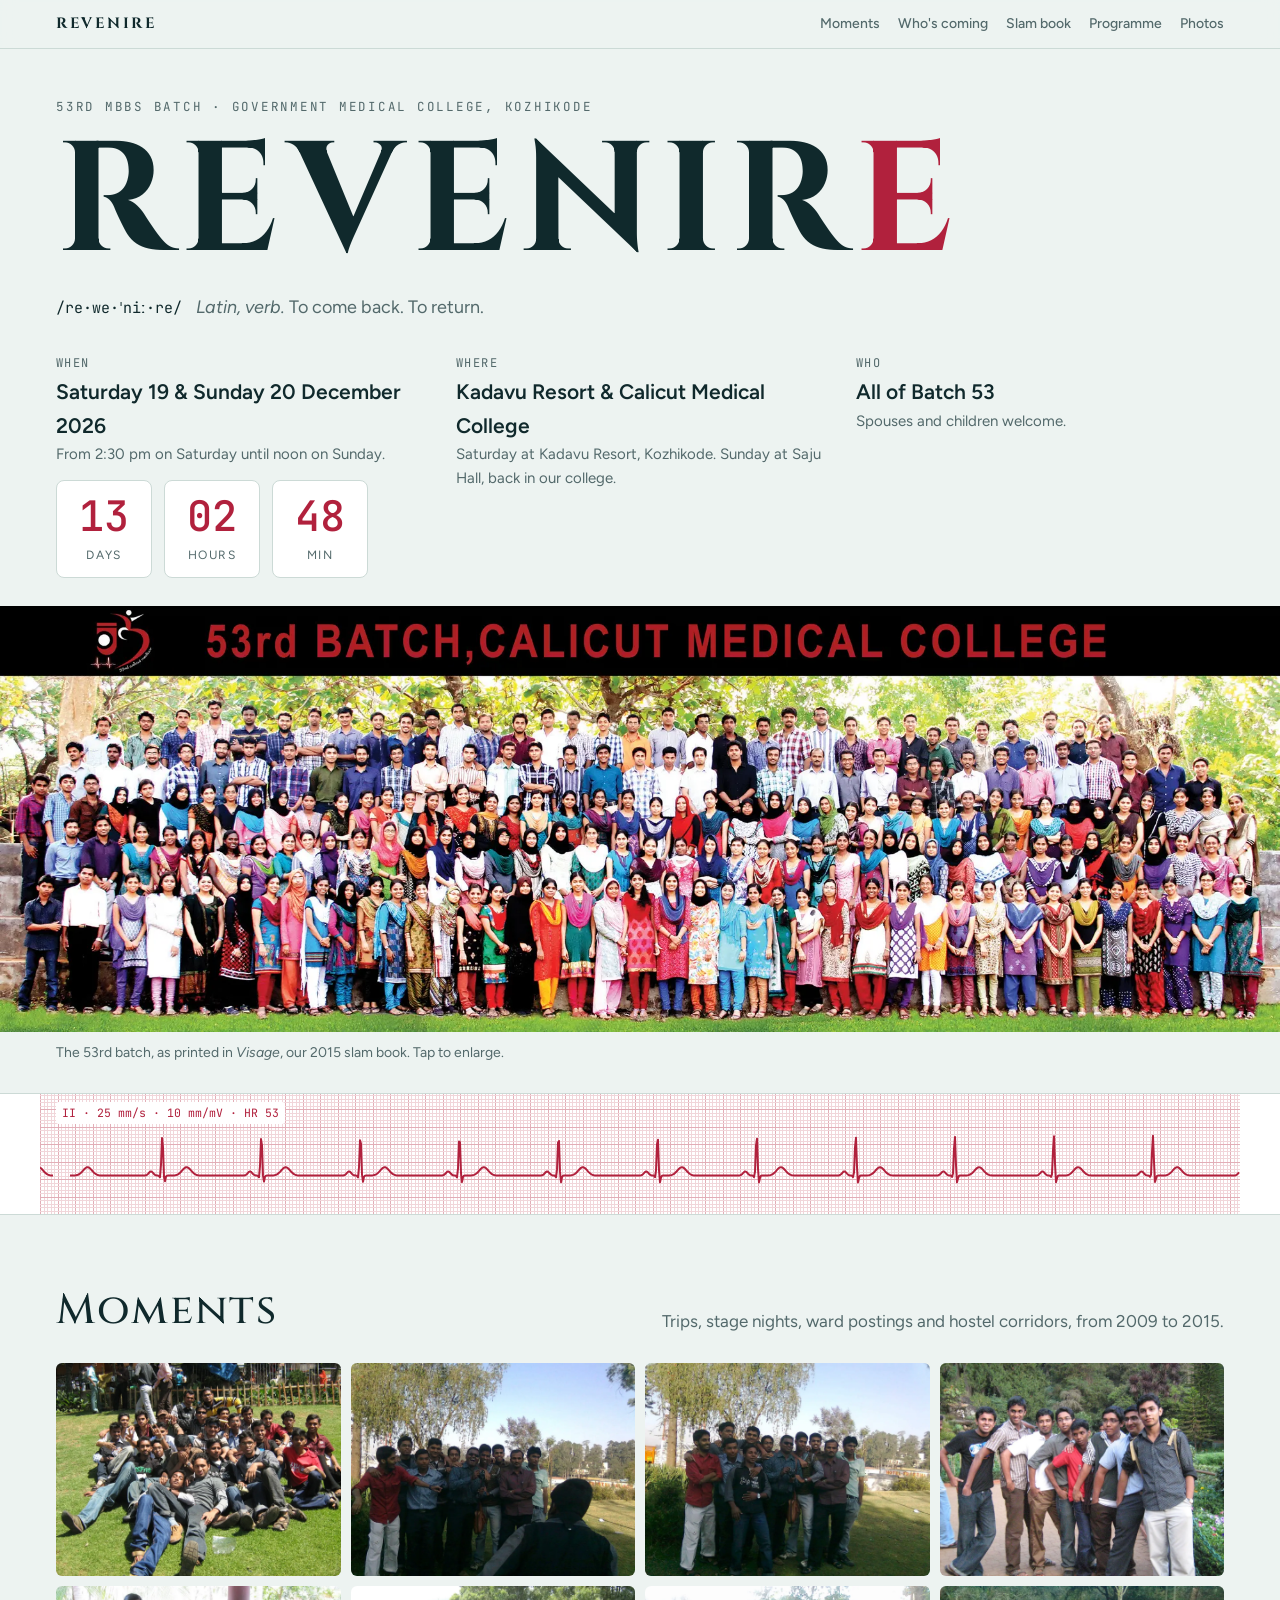
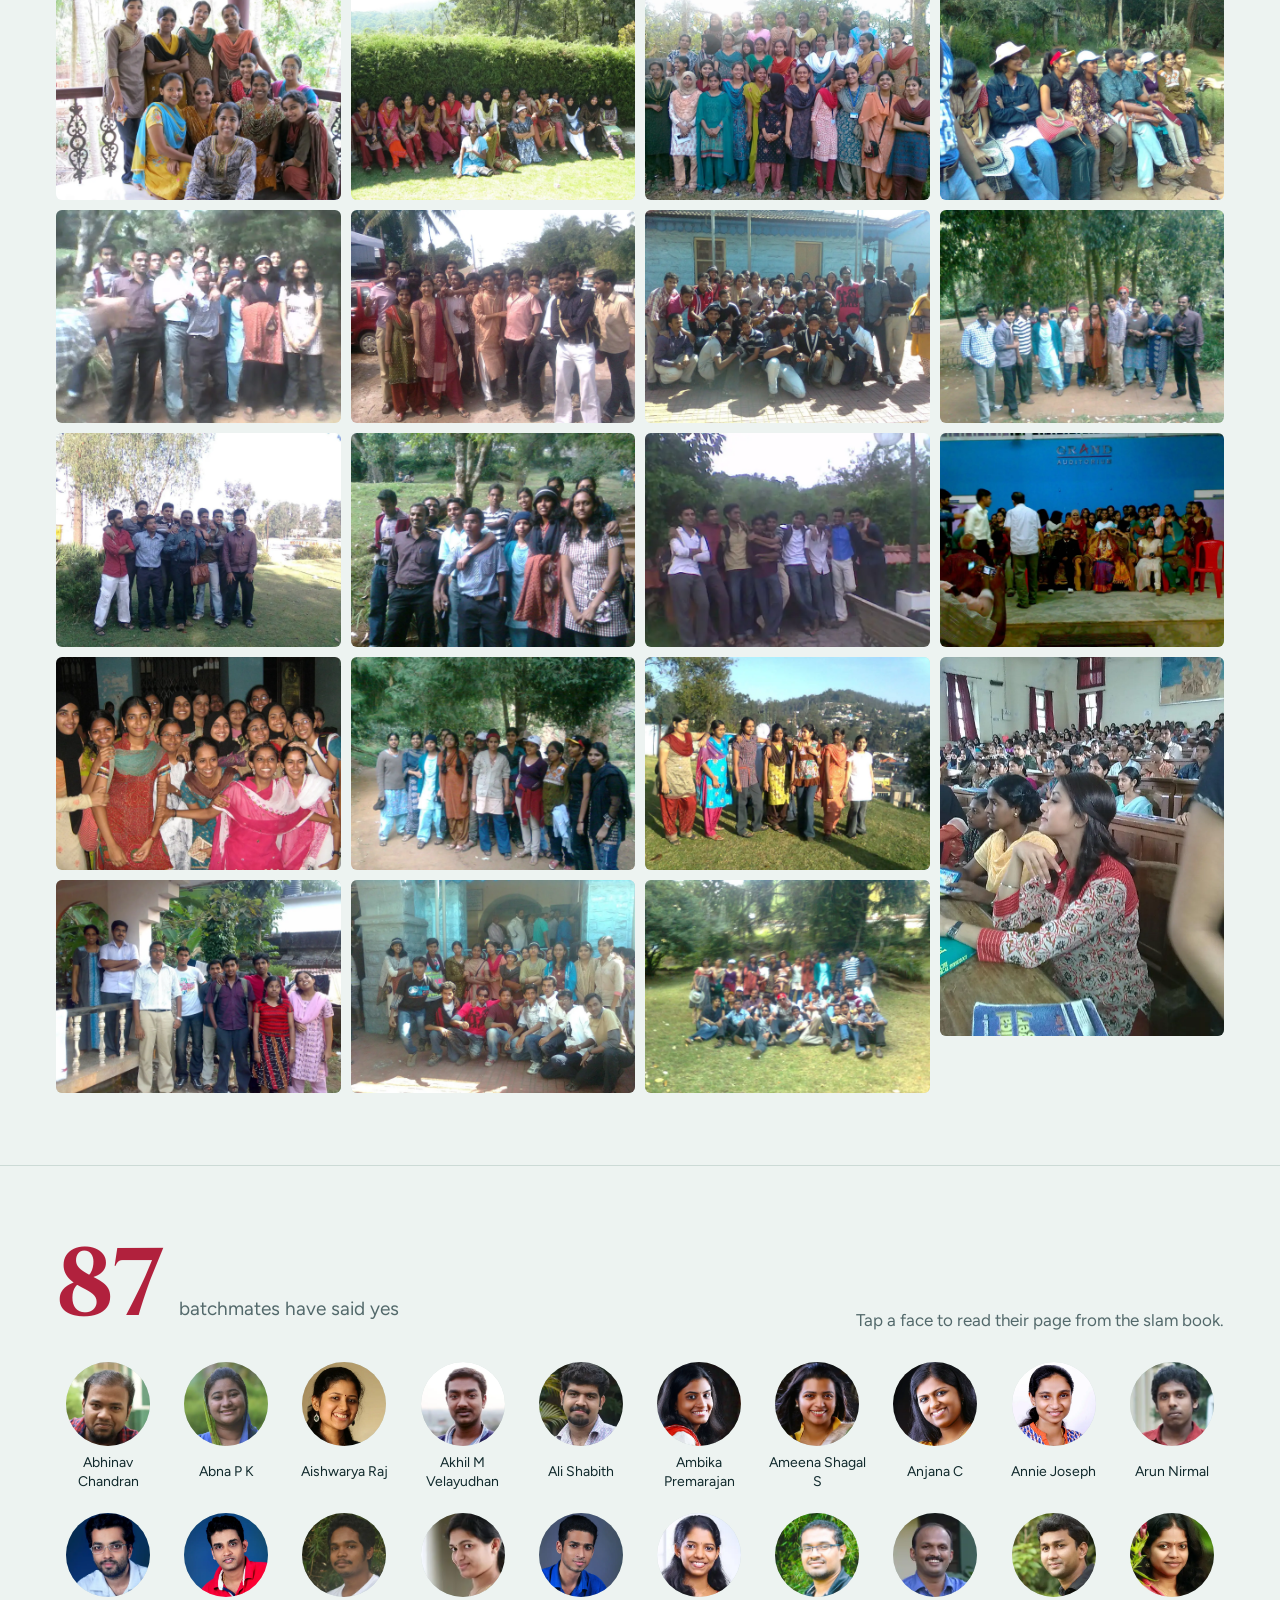
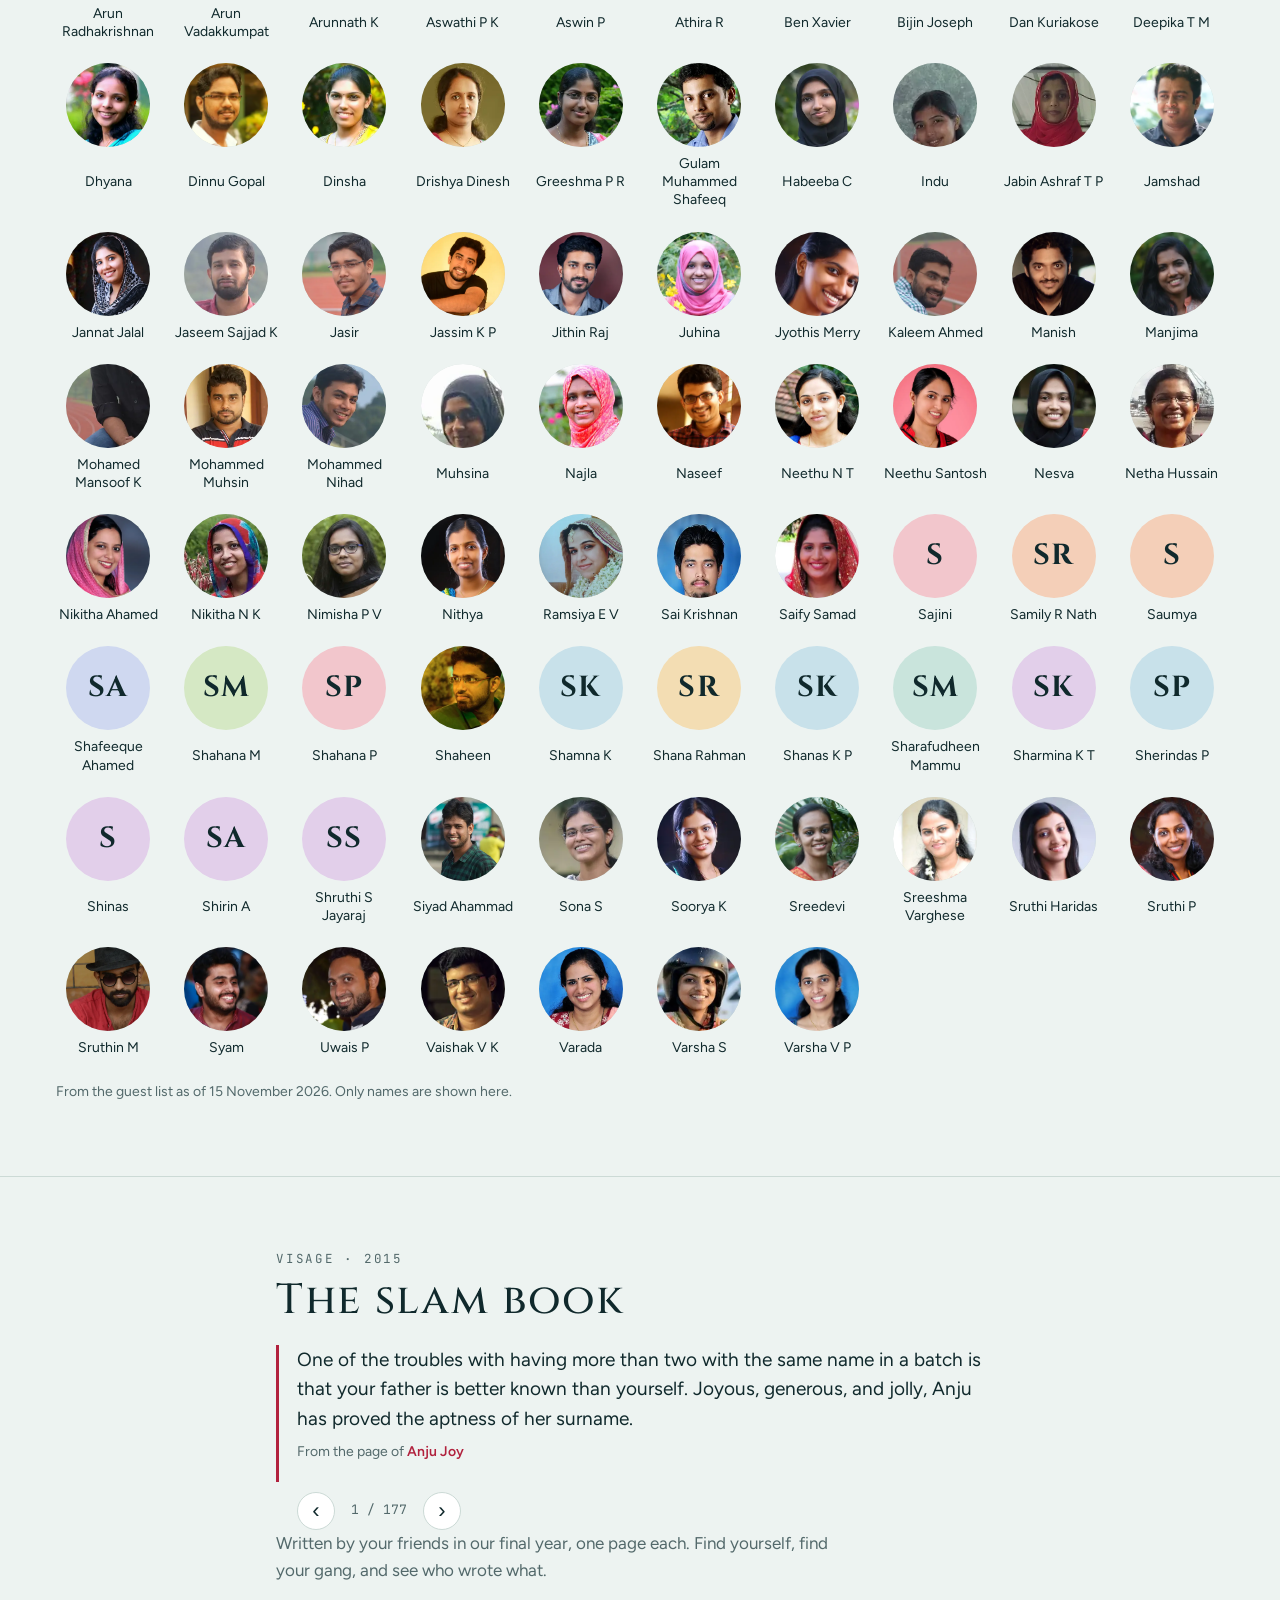
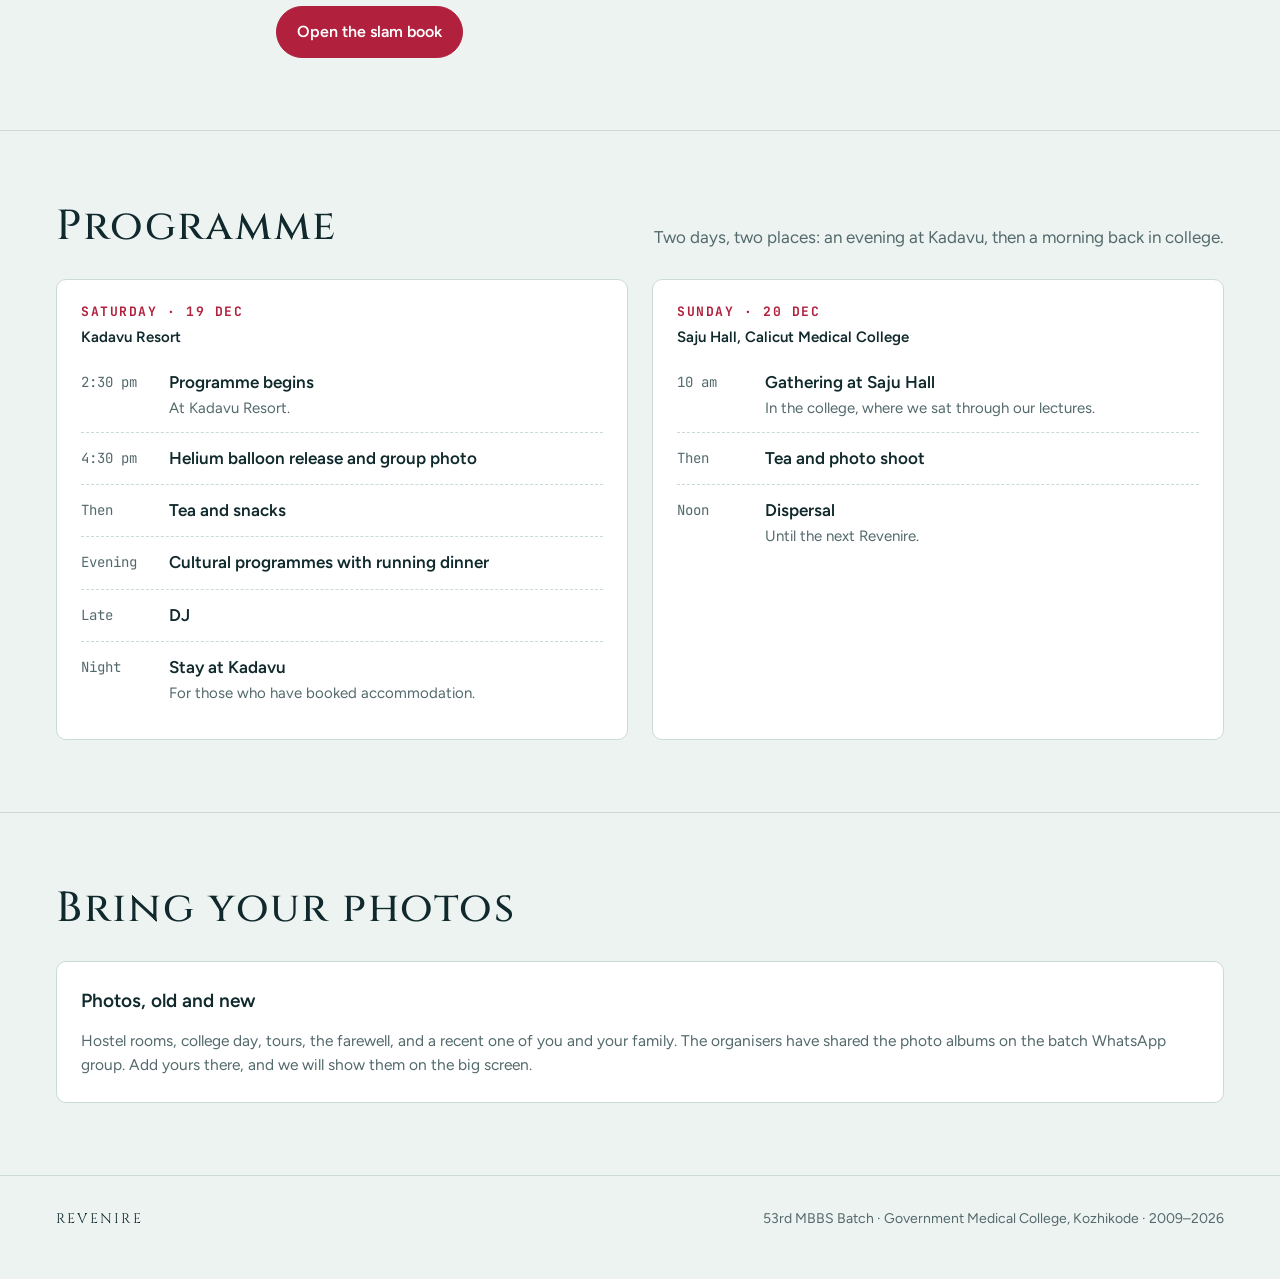
==== index.html @ 9f2fafee "Faces for 5 more batchmates (name aliases, recovered Sai Krishnan photo)" ====
<!doctype html>
<html lang="en">
<head>
<meta charset="utf-8">
<meta name="viewport" content="width=device-width, initial-scale=1, viewport-fit=cover">
<title>Revenire</title>
<meta name="claude:viewport-fit-sides" content="cover">
<meta name="description" content="Revenire: the reunion of the 53rd MBBS batch, Government Medical College, Kozhikode.">
<link rel="preconnect" href="https://fonts.googleapis.com">
<link rel="preconnect" href="https://fonts.gstatic.com" crossorigin>
<link rel="stylesheet" href="https://fonts.googleapis.com/css2?family=Cinzel:wght@500;700&family=Figtree:wght@400;500;600&family=JetBrains+Mono:wght@400;500&display=swap">
<link rel="stylesheet" href="style.css">
<style>
.hero{padding-block:48px 28px}
.hero .display{font-size:clamp(54px,13vw,156px);margin-top:12px}
.gloss{margin-top:16px;display:flex;flex-wrap:wrap;gap:6px 14px;align-items:baseline;font-size:18px;color:var(--muted)}
.gloss .ipa{font-family:var(--font-mono);font-size:15px;color:var(--ink)}
.when{display:grid;grid-template-columns:repeat(auto-fit,minmax(240px,1fr));gap:20px 32px;margin-top:32px;align-items:start}
.when .k{font-family:var(--font-mono);font-size:12px;letter-spacing:.12em;text-transform:uppercase;color:var(--muted)}
.when .v{font-size:21px;font-weight:600;margin-top:2px}
.when .s{font-size:15px;color:var(--muted)}
.tba{color:var(--muted);font-weight:500;font-style:italic}
.countdown{display:flex;gap:12px;margin-top:14px}
.cd{min-width:96px;padding:12px 14px 10px;border:1px solid var(--line);border-radius:8px;background:var(--surface);text-align:center}
.cd b{display:block;font-family:var(--font-mono);font-size:42px;line-height:1.1;font-weight:500;color:var(--trace);font-variant-numeric:tabular-nums}
.cd small{font-size:12px;letter-spacing:.12em;text-transform:uppercase;color:var(--muted)}
@media (max-width:600px){.countdown{gap:8px}.cd{flex:1;min-width:0;padding:10px 6px 8px}.cd b{font-size:36px}}

.batch{margin:0}
.batch img{width:100%;height:auto;aspect-ratio:3/1;object-fit:cover;cursor:zoom-in}
.batch figcaption{font-size:14px;color:var(--muted);padding-block:10px 0}

/* moments mosaic */
.mosaic{columns:4 240px;column-gap:10px}
.mosaic button{display:block;width:100%;padding:0;margin:0 0 10px;border:0;background:var(--line);border-radius:6px;overflow:hidden;cursor:zoom-in;break-inside:avoid}
.mosaic img{width:100%;height:auto;transition:transform .4s ease}
.mosaic button:hover img{transform:scale(1.03)}
@media (prefers-reduced-motion: reduce){.mosaic img{transition:none}}

/* who's coming */
.count{display:flex;align-items:baseline;gap:14px;flex-wrap:wrap}
.count b{font-family:var(--font-display);font-size:clamp(56px,9vw,96px);line-height:1;color:var(--trace);font-variant-numeric:tabular-nums}
.count span{font-size:19px;color:var(--muted)}
.faces{display:grid;grid-template-columns:repeat(auto-fill,minmax(104px,1fr));gap:22px 14px;margin-top:28px}
.face{display:grid;justify-items:center;gap:8px;text-align:center;text-decoration:none;color:var(--ink);min-width:0}
.face .av{width:84px}
.face span{font-size:14px;line-height:1.3;overflow-wrap:anywhere}
a.face:hover span{color:var(--trace)}
.note{font-size:14px;color:var(--muted);margin-top:24px}

/* slam book teaser */
.teaser{max-width:760px}
.quote{font-size:19px;line-height:1.55;border-left:3px solid var(--trace);padding-left:18px;margin:20px 0}
@media (max-width:600px){
  .quote{font-size:17.5px;padding-left:14px}
  .mosaic{columns:2;column-gap:6px}
  .mosaic button{margin-bottom:6px;border-radius:4px}
  .faces{grid-template-columns:repeat(auto-fill,minmax(92px,1fr));gap:18px 10px}
  .face .av{width:74px}
  .day{padding:18px 16px}
  .hero{padding-block:32px 20px}
  .when{gap:18px;margin-top:24px}
  .batch figcaption{font-size:13px}
}
.day h3 .dv{display:block;font-family:var(--font-body);font-size:15px;letter-spacing:0;text-transform:none;color:var(--ink);font-weight:600;margin-top:2px}
.quote cite{display:block;font-style:normal;font-size:14px;color:var(--muted);margin-top:8px}
.quote cite a{color:var(--trace);font-weight:600;text-decoration:none}
.snip{touch-action:pan-y;user-select:none;border-radius:6px}
.snip .quote{min-height:7.2em;margin-bottom:10px}
.quote.in{animation:snipIn .45s ease}
@keyframes snipIn{from{opacity:.15;transform:translateX(14px)}to{opacity:1;transform:none}}
@media (prefers-reduced-motion: reduce){.quote.in{animation:none}}
.snip-nav{display:flex;align-items:center;gap:12px;padding-left:21px}
.snip-nav button{width:38px;height:38px;border-radius:50%;border:1px solid var(--line);background:var(--surface);color:var(--ink);font-size:22px;line-height:1;cursor:pointer}
.snip-nav button:hover{border-color:var(--trace);color:var(--trace)}
.snip-nav span{font-family:var(--font-mono);font-size:13px;color:var(--muted);font-variant-numeric:tabular-nums;min-width:64px;text-align:center}

/* programme */
.days{display:grid;grid-template-columns:repeat(auto-fit,minmax(300px,1fr));gap:24px}
.day{background:var(--surface);border:1px solid var(--line);border-radius:10px;padding:22px 24px}
.day h3{font-family:var(--font-mono);font-size:13px;letter-spacing:.12em;text-transform:uppercase;color:var(--trace);margin-bottom:8px}
.prog{list-style:none;margin:0;padding:0}
.prog li{display:grid;grid-template-columns:74px minmax(0,1fr);gap:14px;padding-block:12px;border-bottom:1px dashed var(--line)}
.prog li:last-child{border-bottom:0}
.prog time{font-family:var(--font-mono);font-size:14px;color:var(--muted);font-variant-numeric:tabular-nums;padding-top:2px}
.prog strong{display:block;font-weight:600}
.prog p{font-size:15px;color:var(--muted)}

.cards{display:grid;grid-template-columns:repeat(auto-fit,minmax(280px,1fr));gap:20px}
.card{background:var(--surface);border:1px solid var(--line);border-radius:10px;padding:24px;display:grid;gap:12px;align-content:start;min-width:0}
.card h3{font-size:19px;font-weight:600}
.card p{color:var(--muted);font-size:15.5px}
</style>
</head>
<body>
<header class="top">
  <div class="wrap">
    <a class="brand" href="#top">REVENIRE</a>
    <nav class="nav" aria-label="Sections">
      <a class="opt" href="#moments">Moments</a>
      <a class="opt" href="#coming">Who's coming</a>
      <a href="slambook.html">Slam book</a>
      <a class="opt" href="#programme">Programme</a>
      <a class="opt" href="#join">Photos</a>
    </nav>
  </div>
</header>

<main id="top">
  <div class="hero wrap">
    <div class="eyebrow">53rd MBBS Batch · Government Medical College, Kozhikode</div>
    <h1 class="display">REVENIR<span>E</span></h1>
    <div class="gloss"><span class="ipa">/re·we·ˈniː·re/</span><span><em>Latin, verb.</em> To come back. To return.</span></div>
    <div class="when">
      <div><div class="k">When</div><div class="v" id="f-date"></div><div class="s" id="f-date-note"></div><div class="countdown" id="countdown" hidden></div></div>
      <div><div class="k">Where</div><div class="v" id="f-venue"></div><div class="s" id="f-venue-note">Kozhikode, where it all started in 2009.</div></div>
      <div><div class="k">Who</div><div class="v">All of Batch 53</div><div class="s">Spouses and children welcome.</div></div>
    </div>
  </div>

  <figure class="batch">
    <img id="batch-img" src="gallery/batch.webp" width="2000" height="667" alt="The whole 53rd batch standing in rows on the college grounds, from the Visage slam book">
    <figcaption class="wrap">The 53rd batch, as printed in <em>Visage</em>, our 2015 slam book. Tap to enlarge.</figcaption>
  </figure>

  <div class="strip" aria-hidden="true" style="margin-top:28px">
    <div class="strip-inner"><canvas class="ecg" id="ecg"></canvas><div class="strip-label">II · 25 mm/s · 10 mm/mV · HR 53</div></div>
  </div>

  <section class="block" id="moments" style="border-top:0">
    <div class="wrap">
      <div class="sec-head">
        <h2 class="sec">Moments</h2>
        <p>Trips, stage nights, ward postings and hostel corridors, from 2009 to 2015.</p>
      </div>
      <div class="mosaic" id="mosaic"></div>
    </div>
  </section>

  <section class="block" id="coming">
    <div class="wrap">
      <div class="sec-head">
        <div class="count"><b id="n-coming">0</b><span>batchmates have said yes</span></div>
        <p>Tap a face to read their page from the slam book.</p>
      </div>
      <div class="faces" id="faces"></div>
      <p class="note" id="as-of"></p>
    </div>
  </section>

  <section class="block" id="slam">
    <div class="wrap teaser">
      <div>
        <div class="eyebrow">Visage · 2015</div>
        <h2 class="sec" style="margin-top:8px">The slam book</h2>
        <div class="snip" id="snip" tabindex="0" aria-roledescription="carousel" aria-label="Snippets from the slam book. Use the arrows or swipe to see more.">
          <blockquote class="quote" id="quote" aria-live="polite"></blockquote>
          <div class="snip-nav">
            <button type="button" id="snip-prev" aria-label="Previous snippet">‹</button>
            <span id="snip-count"></span>
            <button type="button" id="snip-next" aria-label="Next snippet">›</button>
          </div>
        </div>
        <p style="color:var(--muted);max-width:52ch">Written by your friends in our final year, one page each. Find yourself, find your gang, and see who wrote what.</p>
        <div class="row" style="margin-top:22px"><a class="btn btn-primary" href="slambook.html">Open the slam book</a></div>
      </div>
    </div>
  </section>

  <section class="block" id="programme">
    <div class="wrap">
      <div class="sec-head">
        <h2 class="sec">Programme</h2>
        <p>Two days, two places: an evening at Kadavu, then a morning back in college.</p>
      </div>
      <div class="days" id="days"></div>
    </div>
  </section>

  <section class="block" id="join">
    <div class="wrap">
      <div class="sec-head"><h2 class="sec">Bring your photos</h2></div>
      <div class="cards">
        <div class="card">
          <h3>Photos, old and new</h3>
          <p>Hostel rooms, college day, tours, the farewell, and a recent one of you and your family. The organisers have shared the photo albums on the batch WhatsApp group. Add yours there, and we will show them on the big screen.</p>
        </div>
      </div>
    </div>
  </section>
</main>

<footer><div class="wrap"><span class="sig">REVENIRE</span><span>53rd MBBS Batch · Government Medical College, Kozhikode · 2009–2026</span></div></footer>

<script src="config.js"></script>
<script src="cartoons/manifest.js"></script>
<script src="slambook/data.js"></script>
<script src="slambook/autograph.js"></script>
<script src="gallery/gallery.js"></script>
<script src="common.js"></script>
<script>
(function(){
  const C = window.REVENIRE, P = window.SLAMBOOK || [], G = window.GALLERY || [], R = window.Rev;
  const $ = id => document.getElementById(id);
  const TBA = '<span class="tba">To be announced</span>';

  $('f-date').innerHTML = C.dateLabel ? R.esc(C.dateLabel) : TBA;
  $('f-venue').innerHTML = C.venue ? R.esc(C.venue) : TBA;
  if (C.venueNote) $('f-venue-note').textContent = C.venueNote;
  if (C.dateNote) $('f-date-note').textContent = C.dateNote;
  const start = C.dateISO ? new Date(C.dateISO) : null;
  if (start && !isNaN(start)) {
    const box = $('countdown'); box.hidden = false;
    const tick = () => { const ms = start - new Date();
      if (ms <= 0) { box.innerHTML = '<div class="cd"><b>Now</b><small>Welcome back</small></div>'; return; }
      const d = Math.floor(ms/864e5), h = Math.floor(ms/36e5)%24, m = Math.floor(ms/6e4)%60;
      box.innerHTML = [[d,'days'],[h,'hours'],[m,'min']].map(([n,l]) => `<div class="cd"><b>${String(n).padStart(2,'0')}</b><small>${l}</small></div>`).join(''); };
    tick(); setInterval(tick, 30000);
  }

  R.ecg($('ecg'));
  $('batch-img').addEventListener('click', () => R.lightbox(['gallery/batch.webp'], 0));

  // Moments
  const urls = G.map(g => 'gallery/' + g[0]);
  $('mosaic').innerHTML = G.map((g,i) => `<button type="button" data-i="${i}" aria-label="Open photo ${i+1}"><img src="gallery/${g[0]}" width="${g[1]}" height="${g[2]}" alt="" loading="lazy"></button>`).join('');
  $('mosaic').addEventListener('click', e => { const b = e.target.closest('button'); if (b) R.lightbox(urls, +b.dataset.i); });

  // Who's coming
  const coming = (C.coming || []).slice().sort((a,b) => a.localeCompare(b));
  $('n-coming').textContent = coming.length;
  $('faces').innerHTML = coming.map(n => {
    const p = R.matchProfile(n, P);
    const extra = C.extraFaces && C.extraFaces[n];   // photo supplied for someone the slam book has no picture of
    const pic = (extra && !(p && R.cartoon(p.slug))) ? `<div class="av"><img src="faces/${R.esc(extra)}" alt="${R.esc(n)}" loading="lazy"></div>` : R.avatar(n, p && p.slug, 84, p);
    const inner = pic + `<span>${R.esc(n)}</span>`;
    return p ? `<a class="face" href="slambook.html#${p.slug}">${inner}</a>` : `<div class="face">${inner}</div>`;
  }).join('');
  $('as-of').textContent = 'From the guest list as of ' + (C.listAsOf || 'recently') + '. Only names are shown here.';

  // Slam book snippets: the opening lines of every page, shuffled for each visitor, slide to see more
  const snips = P.filter(p => p.text.length).map(p => {
    let s = p.text[0].split(/(?<=[.!?])\s/).slice(0, 2).join(' ');
    if (s.length > 260) s = s.split(/(?<=[.!?])\s/)[0];
    return { s, p };
  });
  for (let i = snips.length - 1; i > 0; i--) { const j = Math.floor(Math.random() * (i + 1)); [snips[i], snips[j]] = [snips[j], snips[i]]; }
  let si = 0, timer = null;
  const showSnip = k => {
    si = (k + snips.length) % snips.length; const { s, p } = snips[si];
    const q = $('quote'); q.classList.remove('in'); void q.offsetWidth;
    q.innerHTML = `${R.esc(s)}<cite>From the page of <a href="slambook.html#${p.slug}">${R.esc(p.name)}</a></cite>`;
    q.classList.add('in');
    $('snip-count').textContent = `${si + 1} / ${snips.length}`;
  };
  const stopAuto = () => { clearInterval(timer); timer = null; };
  if (snips.length) {
    showSnip(0);
    $('snip-prev').addEventListener('click', () => { stopAuto(); showSnip(si - 1); });
    $('snip-next').addEventListener('click', () => { stopAuto(); showSnip(si + 1); });
    let x0 = null;
    $('snip').addEventListener('pointerdown', e => { x0 = e.clientX; });
    $('snip').addEventListener('pointerup', e => { if (x0 === null) return; const dx = e.clientX - x0; x0 = null;
      if (Math.abs(dx) > 40) { stopAuto(); showSnip(si + (dx < 0 ? 1 : -1)); } });
    $('snip').addEventListener('keydown', e => { if (e.key === 'ArrowRight') { stopAuto(); showSnip(si + 1); } if (e.key === 'ArrowLeft') { stopAuto(); showSnip(si - 1); } });
    if (!matchMedia('(prefers-reduced-motion: reduce)').matches) {
      timer = setInterval(() => showSnip(si + 1), 9000);
      ['mouseenter', 'focusin'].forEach(ev => $('snip').addEventListener(ev, stopAuto));
    }
  }

  // Programme
  const days = {};
  (C.programme || []).forEach(x => (days[x.day || ''] ||= []).push(x));
  $('days').innerHTML = Object.entries(days).map(([d, items]) => `<div class="day"><h3>${R.esc(d)}${d === 'Saturday' ? ' · 19 Dec' : d === 'Sunday' ? ' · 20 Dec' : ''}${C.dayVenues && C.dayVenues[d] ? '<span class="dv">' + R.esc(C.dayVenues[d]) + '</span>' : ''}</h3><ol class="prog">${
    items.map(x => `<li><time>${R.esc(x.time)}</time><div><strong>${R.esc(x.title)}</strong>${x.note ? `<p>${R.esc(x.note)}</p>` : ''}</div></li>`).join('')}</ol></div>`).join('');

  // Links
})();
</script>

</body>
</html>
---- style.css ----
/* Revenire: shared styles. Layout: picture-led long scroll; ECG strip as the recurring divider. */
:root{
  --bg:#EDF3F1; --surface:#FFFFFF; --ink:#10292C; --muted:#53696B; --line:#CCDAD6;
  --trace:#B1213D; --trace-soft:#B1213D1A; --grid-minor:#F1D6DA; --grid-major:#E2AEB7; --brass:#7F6224;
  --on-photo:#FFFFFF; --shade:#0B171999;
  --font-display:"Cinzel","Trajan Pro","Times New Roman",serif;
  --font-body:"Figtree","Segoe UI",system-ui,-apple-system,sans-serif;
  --font-mono:"JetBrains Mono",ui-monospace,"SF Mono",Menlo,monospace;
  --gl:max(16px, env(safe-area-inset-left, 0px)); --gr:max(16px, env(safe-area-inset-right, 0px));
}
@media (prefers-color-scheme: dark){:root:not([data-theme="light"]){
  --bg:#0B1719; --surface:#102225; --ink:#E3EEEB; --muted:#93AAA7; --line:#21393C;
  --trace:#FF6E86; --trace-soft:#FF6E861F; --grid-minor:#14302F; --grid-major:#1E4744; --brass:#D6B36A; color-scheme:dark}}
:root[data-theme="dark"]{
  --bg:#0B1719; --surface:#102225; --ink:#E3EEEB; --muted:#93AAA7; --line:#21393C;
  --trace:#FF6E86; --trace-soft:#FF6E861F; --grid-minor:#14302F; --grid-major:#1E4744; --brass:#D6B36A; color-scheme:dark}

*{box-sizing:border-box}
html{scroll-behavior:smooth}
@media (prefers-reduced-motion: reduce){html{scroll-behavior:auto}}
body{margin:0;background:var(--bg);color:var(--ink);font-family:var(--font-body);font-size:17px;line-height:1.6;-webkit-font-smoothing:antialiased}
img{max-width:100%;display:block}
a{color:var(--trace)}
a:focus-visible,button:focus-visible,input:focus-visible{outline:2px solid var(--trace);outline-offset:3px;border-radius:4px}
h1,h2,h3{text-wrap:balance;margin:0}
p{margin:0}
.wrap{max-width:1200px;margin:0 auto;padding-left:var(--gl);padding-right:var(--gr)}

body::before{content:"";position:fixed;inset:0 0 auto;height:env(safe-area-inset-top,0px);z-index:20;background:var(--bg)}
.top{position:sticky;top:env(safe-area-inset-top,0px);z-index:15;background:color-mix(in srgb,var(--bg) 90%,transparent);backdrop-filter:blur(8px);border-bottom:1px solid var(--line)}
.top .wrap{display:flex;align-items:center;justify-content:space-between;gap:16px;padding-block:12px}
.brand{font-family:var(--font-display);font-weight:700;letter-spacing:.18em;font-size:15px;color:var(--ink);text-decoration:none}
.nav{display:flex;gap:18px;flex-wrap:wrap}
.nav a{color:var(--muted);text-decoration:none;font-size:14px;font-weight:500}
.nav a:hover,.nav a[aria-current="page"]{color:var(--ink)}
@media (max-width:700px){
  /* phones: keep every menu link, in one row that scrolls sideways */
  .top .wrap{gap:14px;padding-block:10px}
  .nav{flex:1;min-width:0;flex-wrap:nowrap;justify-content:flex-start;overflow-x:auto;gap:16px;scrollbar-width:none;-webkit-overflow-scrolling:touch;
       mask-image:linear-gradient(to right,transparent 0,#000 14px,#000 calc(100% - 14px),transparent 100%)}
  .nav::-webkit-scrollbar{display:none}
  .nav a{white-space:nowrap;padding-block:6px;font-size:14px}
  .nav a:first-child{margin-left:auto;padding-left:14px}
  .nav a:last-child{padding-right:14px}
  section.block{padding-block:48px}
  .sec-head{margin-bottom:20px}
}

.eyebrow{font-family:var(--font-mono);font-size:12.5px;letter-spacing:.14em;text-transform:uppercase;color:var(--muted)}
.display{font-family:var(--font-display);font-weight:700;letter-spacing:.06em;line-height:.95}
.display span{color:var(--trace)}
h2.sec{font-family:var(--font-display);font-weight:500;font-size:clamp(28px,4vw,42px);letter-spacing:.04em;line-height:1.15}
.sec-head{display:flex;flex-wrap:wrap;align-items:end;justify-content:space-between;gap:12px 24px;margin-bottom:28px}
.sec-head p{color:var(--muted);max-width:56ch}
section.block{padding-block:72px;border-top:1px solid var(--line)}

.btn{display:inline-flex;align-items:center;gap:8px;padding:12px 20px;border-radius:999px;font-weight:600;font-size:16px;text-decoration:none;border:1px solid var(--trace);cursor:pointer;font-family:inherit;background:transparent;color:var(--trace)}
.btn-primary{background:var(--trace);color:var(--surface)}
.btn:hover{filter:brightness(1.07)}
.btn[aria-disabled="true"]{opacity:.55;pointer-events:none}
.row{display:flex;flex-wrap:wrap;gap:12px}

/* ECG strip */
.strip{border-block:1px solid var(--line);background:var(--surface)}
.strip-inner{position:relative;max-width:1200px;margin:0 auto}
.ecg{display:block;width:100%;height:120px}
.strip-label{position:absolute;left:var(--gl);top:8px;font-family:var(--font-mono);font-size:11.5px;color:var(--trace);background:var(--surface);padding:2px 6px;border-radius:3px}

/* avatars: cartoon if supplied, otherwise initials */
.av{position:relative;aspect-ratio:1;border-radius:50%;overflow:hidden;background:var(--hue,#cfe0dc);display:grid;place-items:center;max-width:100%}
.av img{width:100%;height:100%;object-fit:cover}
.av b{font-family:var(--font-display);font-weight:700;color:#10292C;font-size:var(--fs,22px);letter-spacing:.04em}

.crop{width:100%;background-repeat:no-repeat;background-color:var(--line)}

/* lightbox */
.lb{position:fixed;inset:0;z-index:50;background:#071012F0;display:grid;place-items:center;padding:max(24px,env(safe-area-inset-top,0px)) var(--gr) 24px var(--gl)}
.lb img{max-height:86vh;max-width:min(1200px,100%);border-radius:6px;box-shadow:0 10px 40px #0008}
.lb button{position:absolute;top:calc(12px + env(safe-area-inset-top,0px));right:calc(12px + env(safe-area-inset-right,0px));font:600 15px var(--font-body);padding:8px 14px;border-radius:999px;border:1px solid #ffffff55;background:#00000066;color:#fff;cursor:pointer}
.lb .nav-l,.lb .nav-r{top:50%;right:auto;transform:translateY(-50%)}
.lb .nav-l{left:calc(12px + env(safe-area-inset-left,0px))}
.lb .nav-r{left:auto;right:calc(12px + env(safe-area-inset-right,0px))}

footer{border-top:1px solid var(--line);padding-block:32px 48px;color:var(--muted);font-size:14px}
footer .wrap{display:flex;flex-wrap:wrap;justify-content:space-between;gap:12px}
footer .sig{font-family:var(--font-display);letter-spacing:.16em;color:var(--ink)}
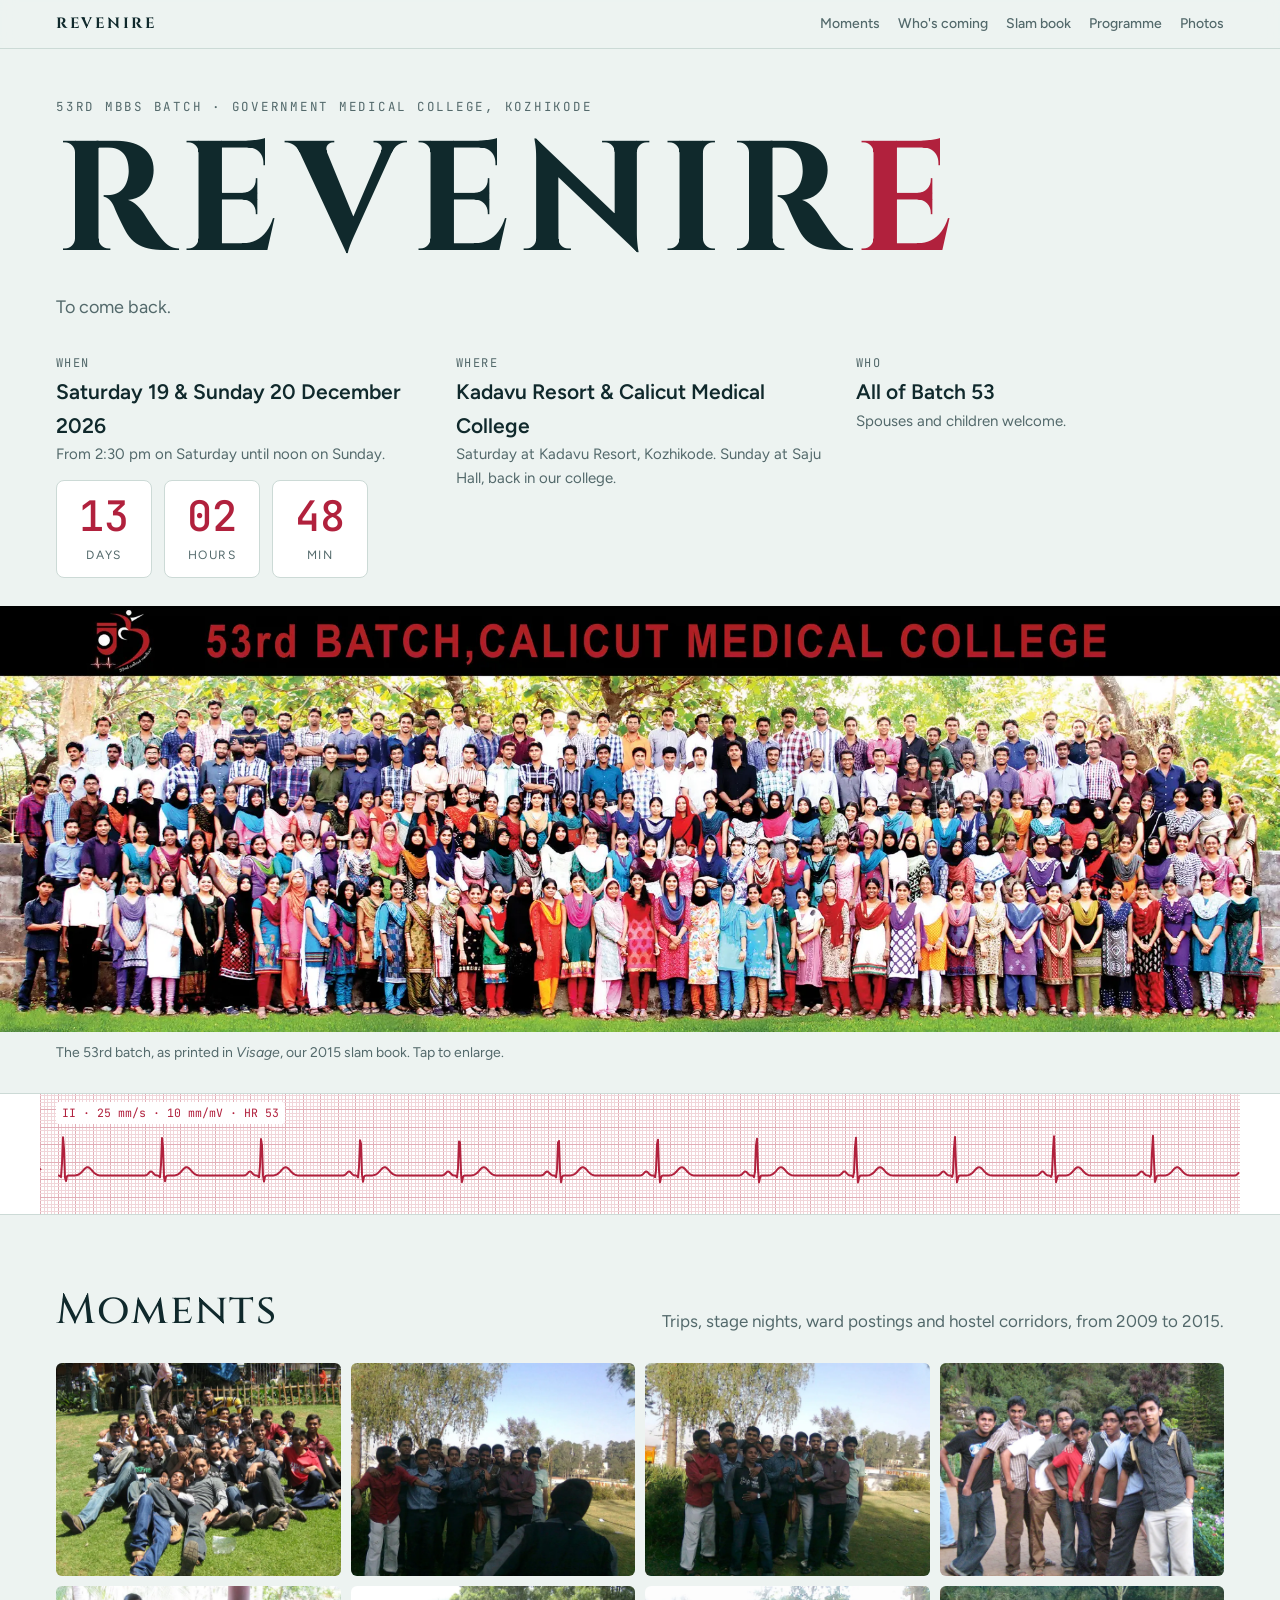
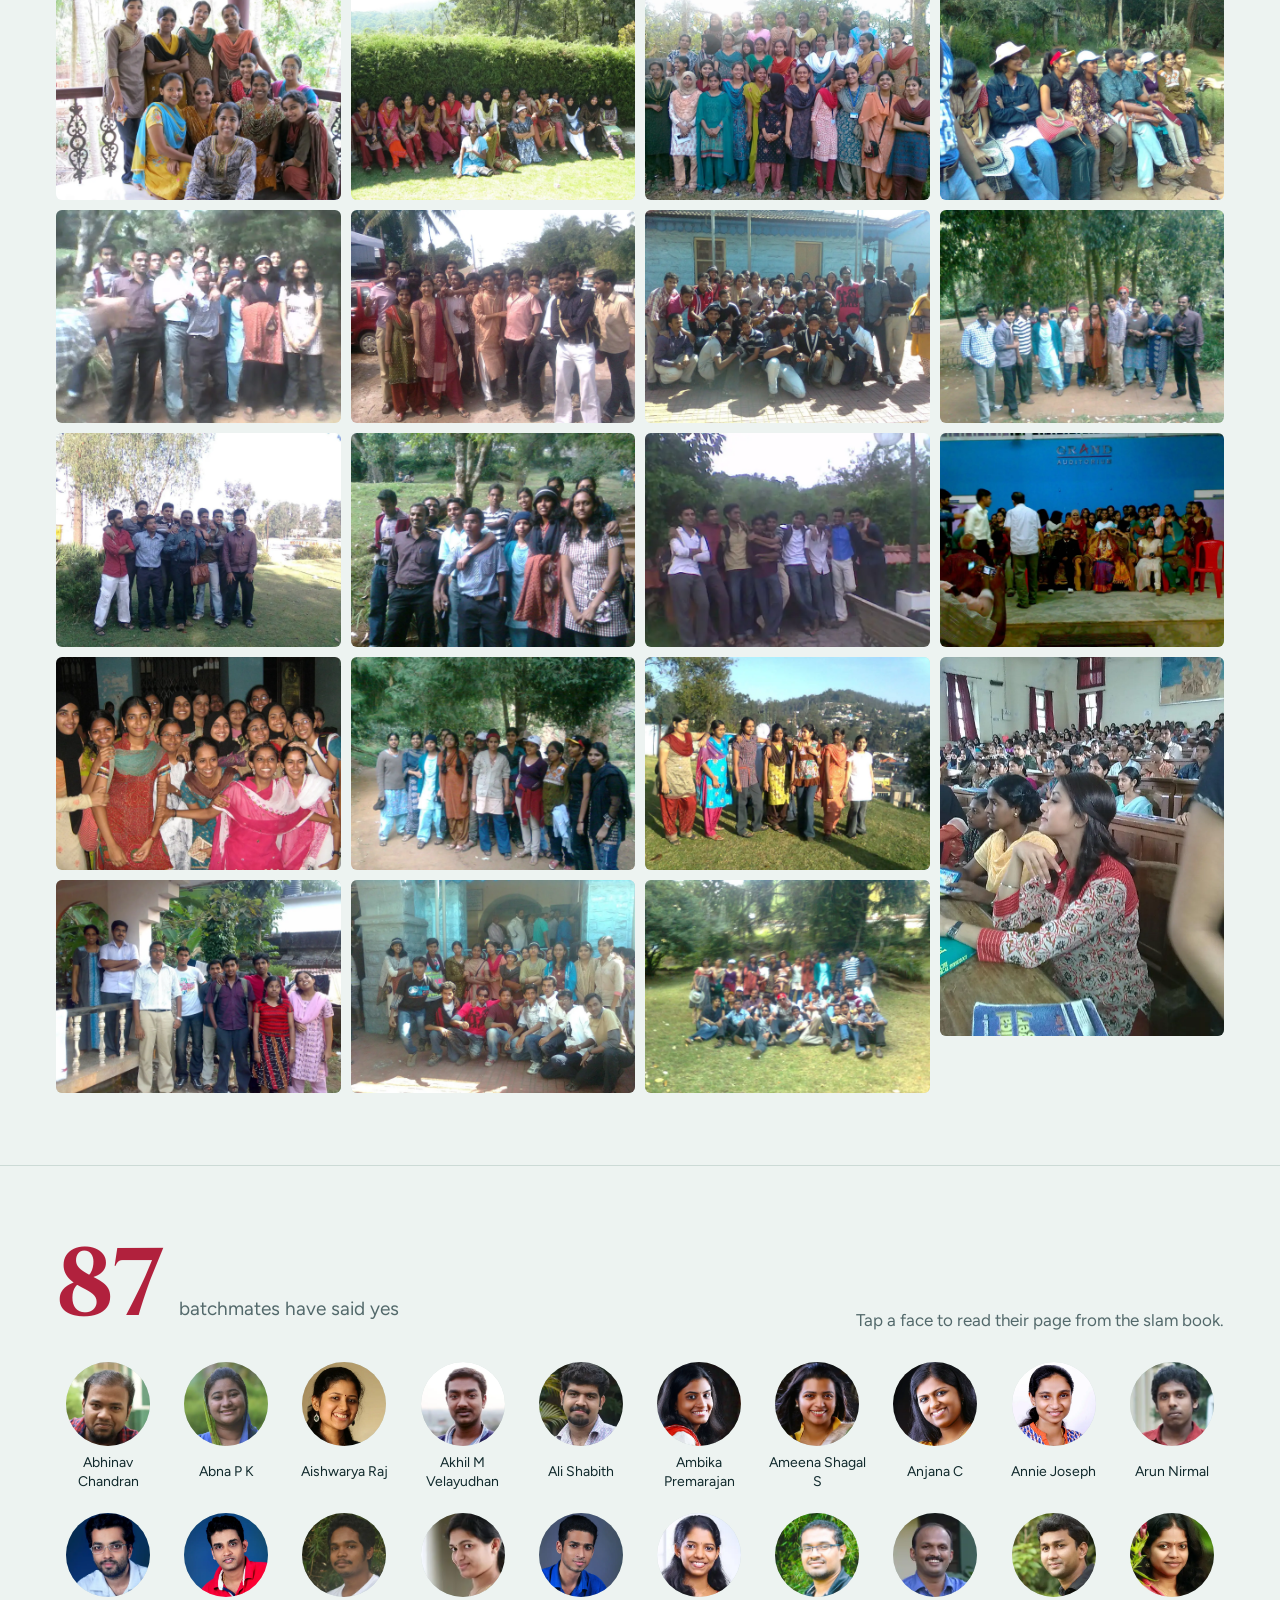
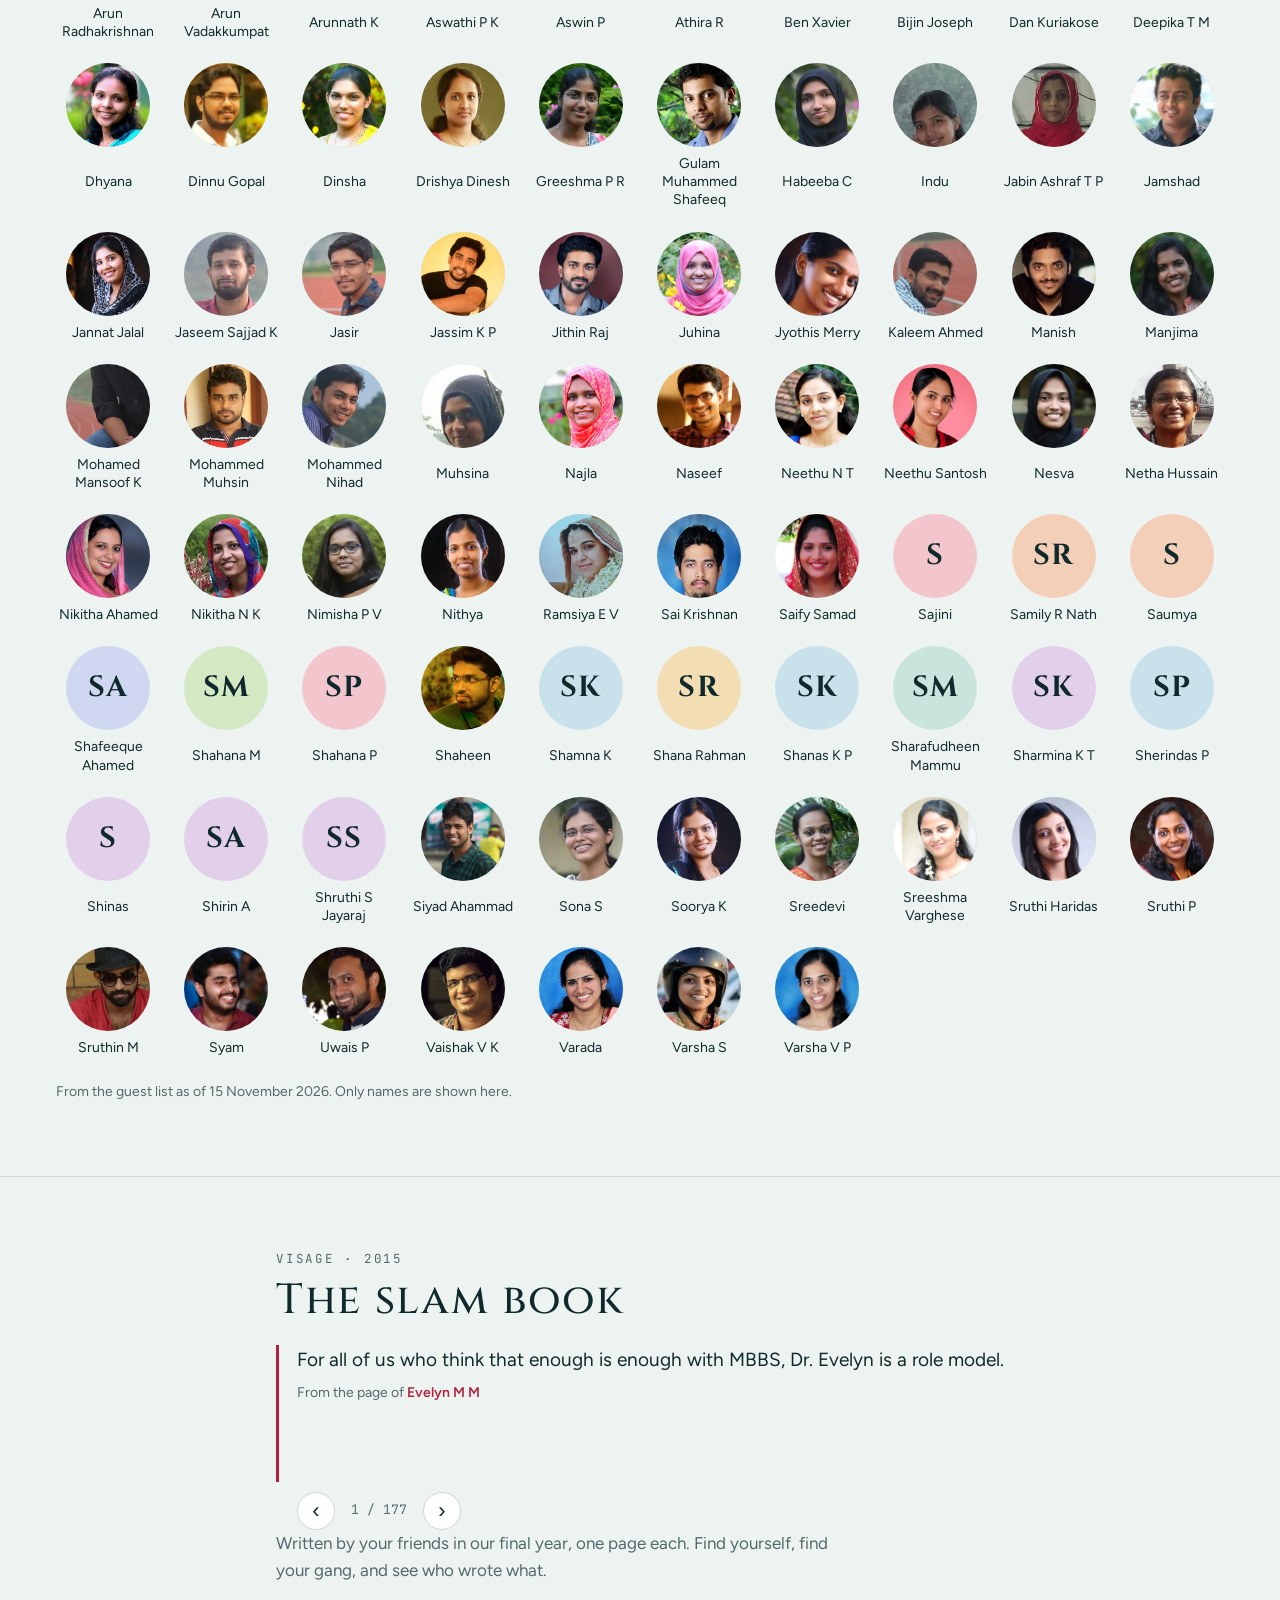
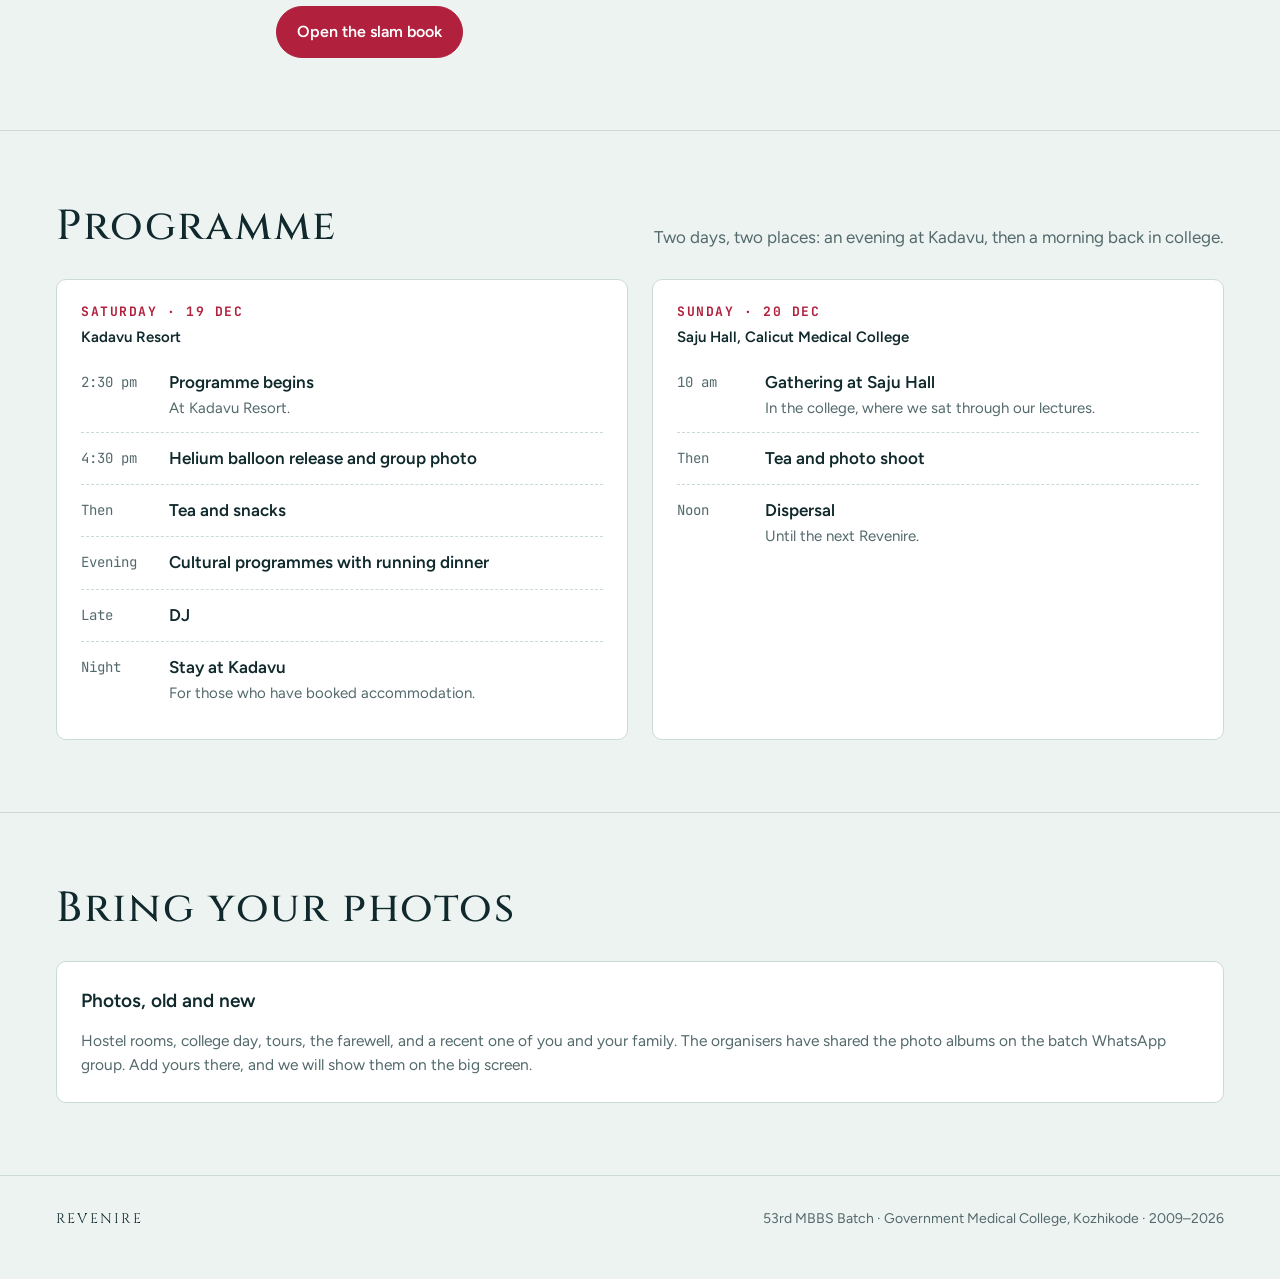
==== commit e2573787: "Simpler tagline: To come back." ====
--- a/index.html
+++ b/index.html
@@ -14,7 +14,6 @@
 .hero{padding-block:48px 28px}
 .hero .display{font-size:clamp(54px,13vw,156px);margin-top:12px}
 .gloss{margin-top:16px;display:flex;flex-wrap:wrap;gap:6px 14px;align-items:baseline;font-size:18px;color:var(--muted)}
-.gloss .ipa{font-family:var(--font-mono);font-size:15px;color:var(--ink)}
 .when{display:grid;grid-template-columns:repeat(auto-fit,minmax(240px,1fr));gap:20px 32px;margin-top:32px;align-items:start}
 .when .k{font-family:var(--font-mono);font-size:12px;letter-spacing:.12em;text-transform:uppercase;color:var(--muted)}
 .when .v{font-size:21px;font-weight:600;margin-top:2px}
@@ -110,7 +109,7 @@
   <div class="hero wrap">
     <div class="eyebrow">53rd MBBS Batch · Government Medical College, Kozhikode</div>
     <h1 class="display">REVENIR<span>E</span></h1>
-    <div class="gloss"><span class="ipa">/re·we·ˈniː·re/</span><span><em>Latin, verb.</em> To come back. To return.</span></div>
+    <div class="gloss"><span>To come back.</span></div>
     <div class="when">
       <div><div class="k">When</div><div class="v" id="f-date"></div><div class="s" id="f-date-note"></div><div class="countdown" id="countdown" hidden></div></div>
       <div><div class="k">Where</div><div class="v" id="f-venue"></div><div class="s" id="f-venue-note">Kozhikode, where it all started in 2009.</div></div>
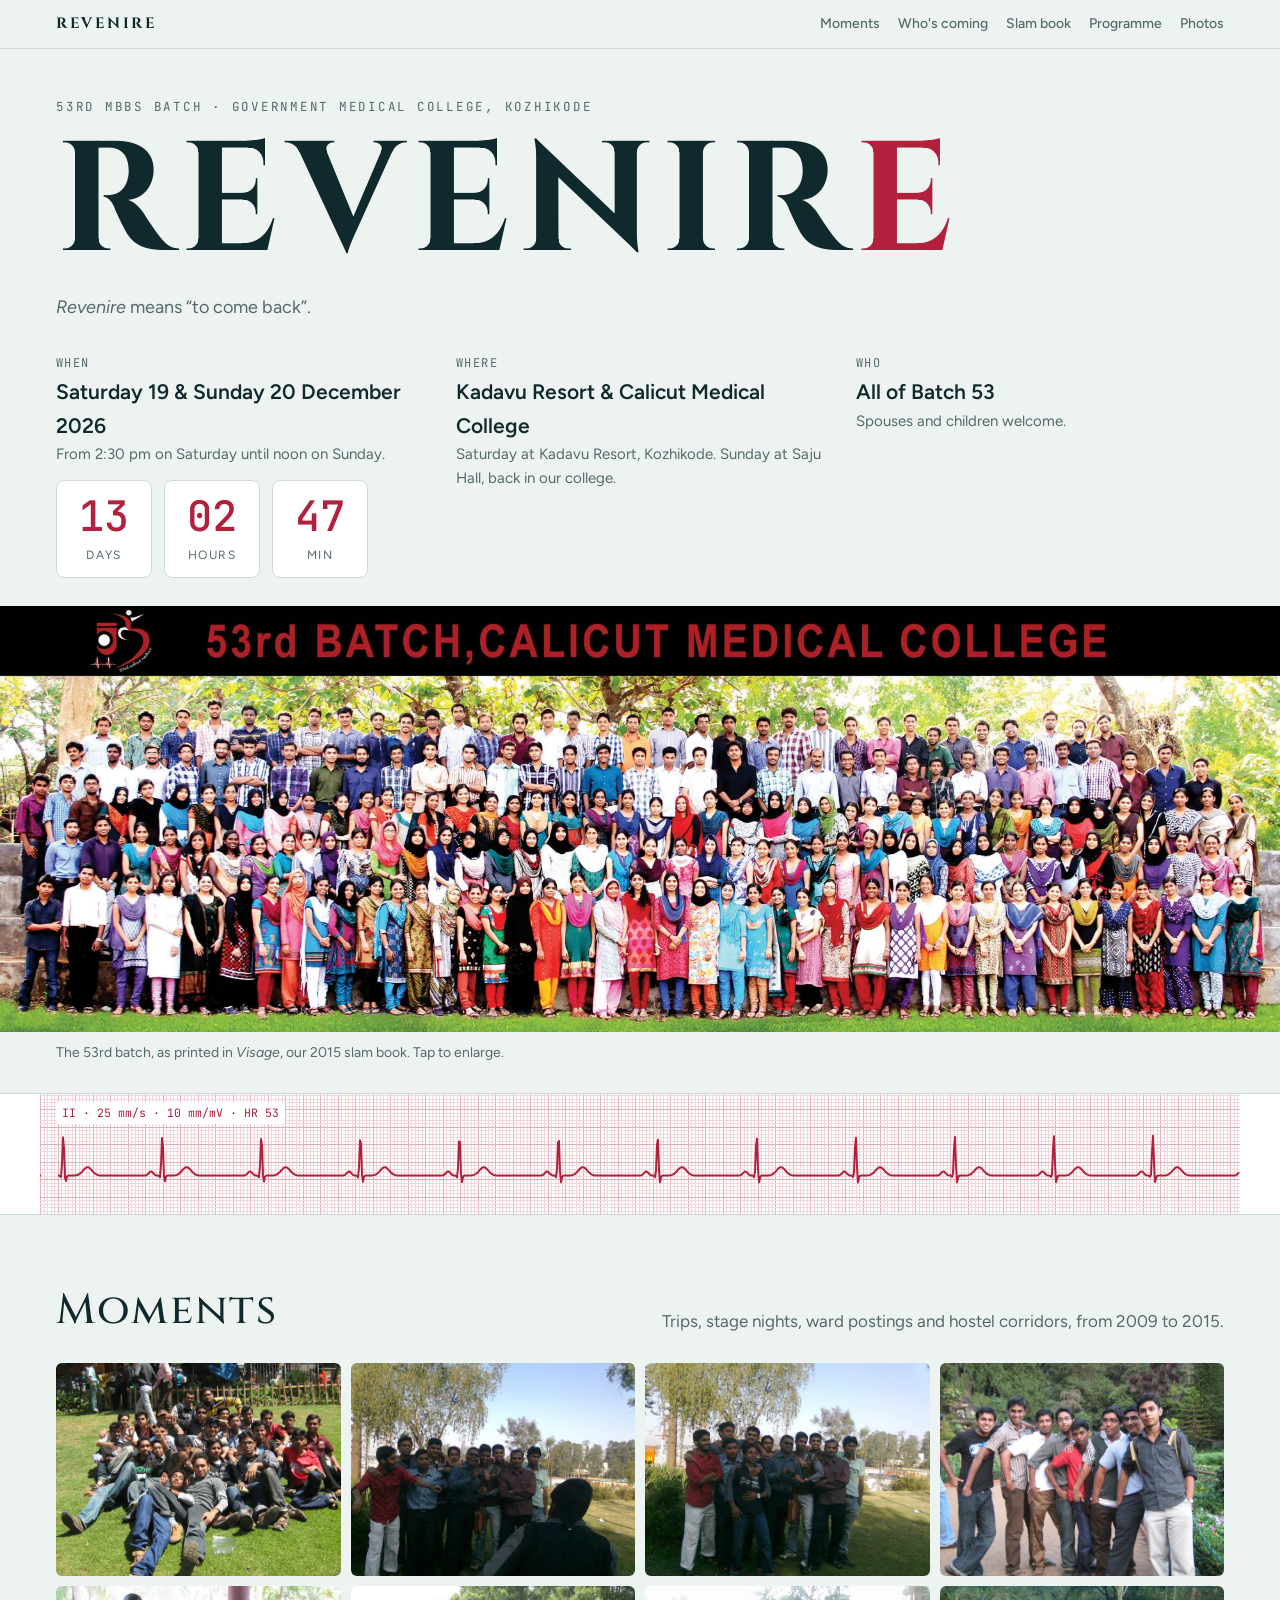
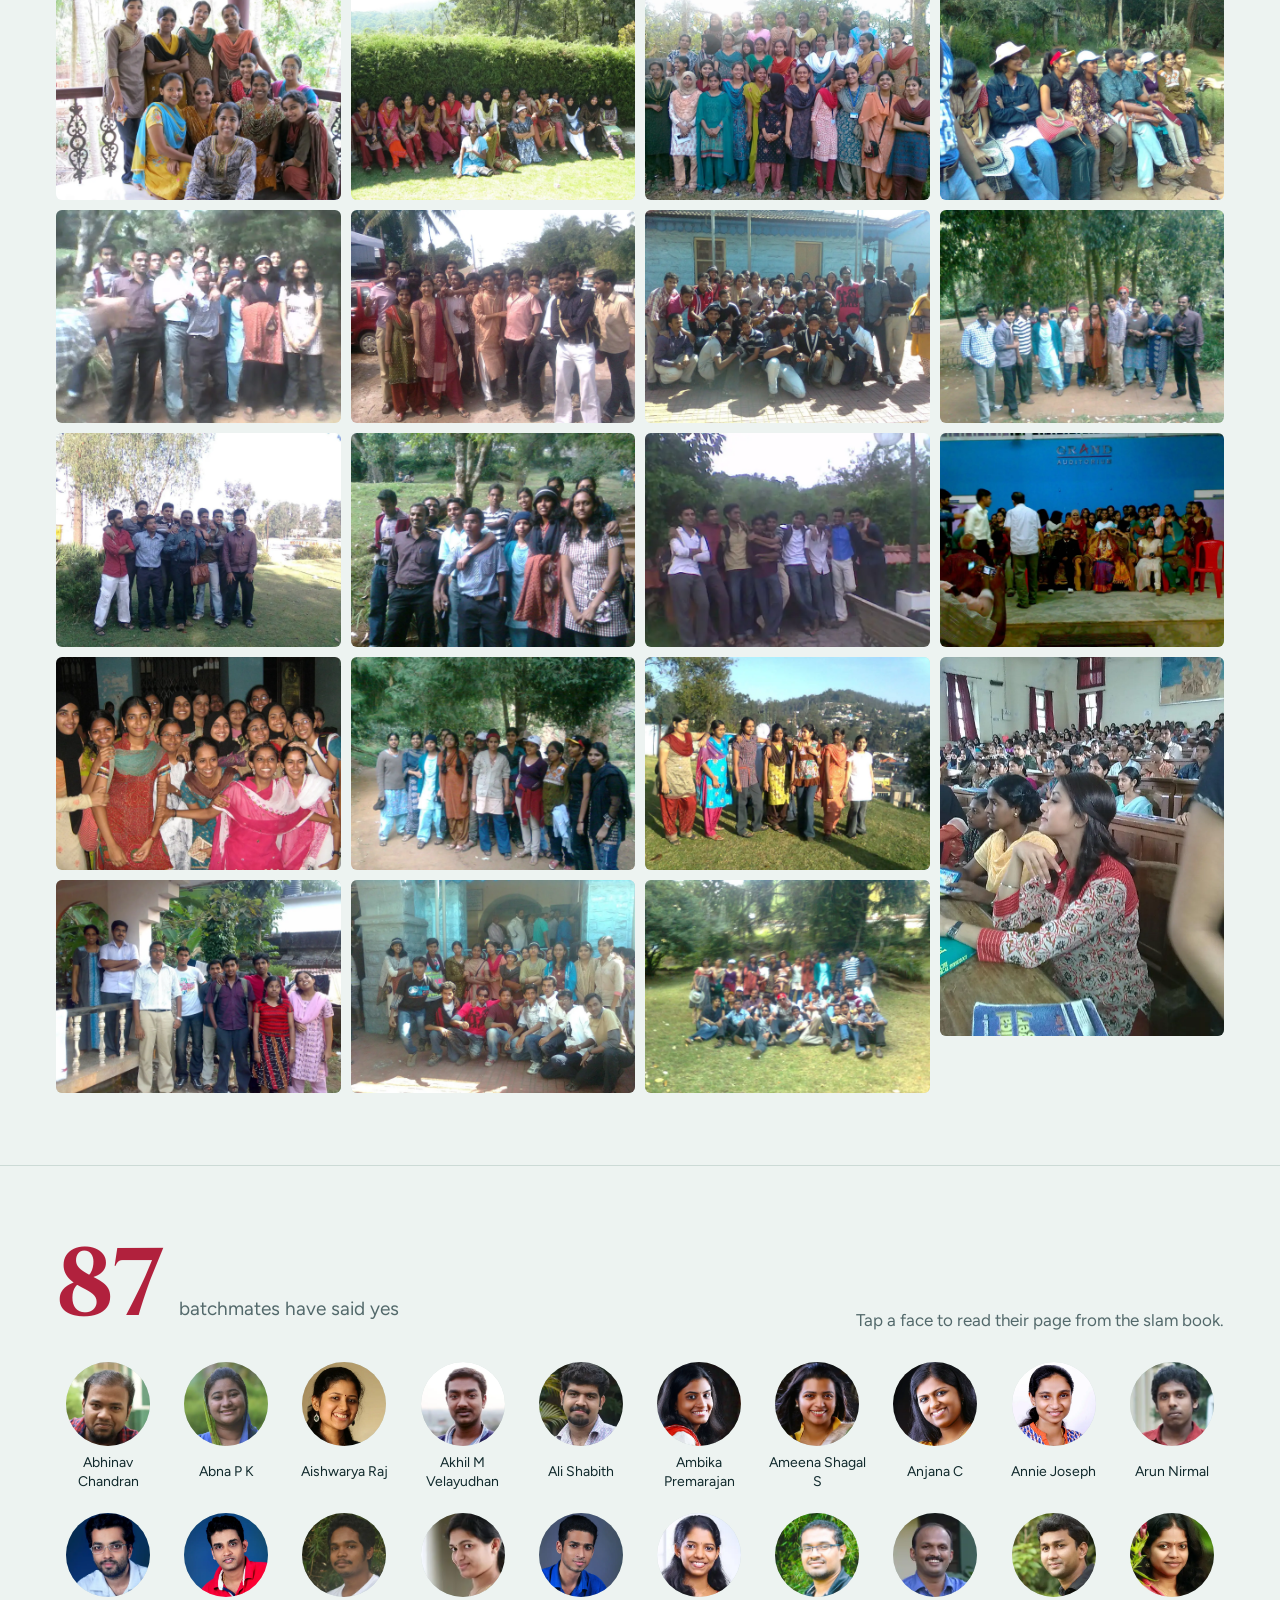
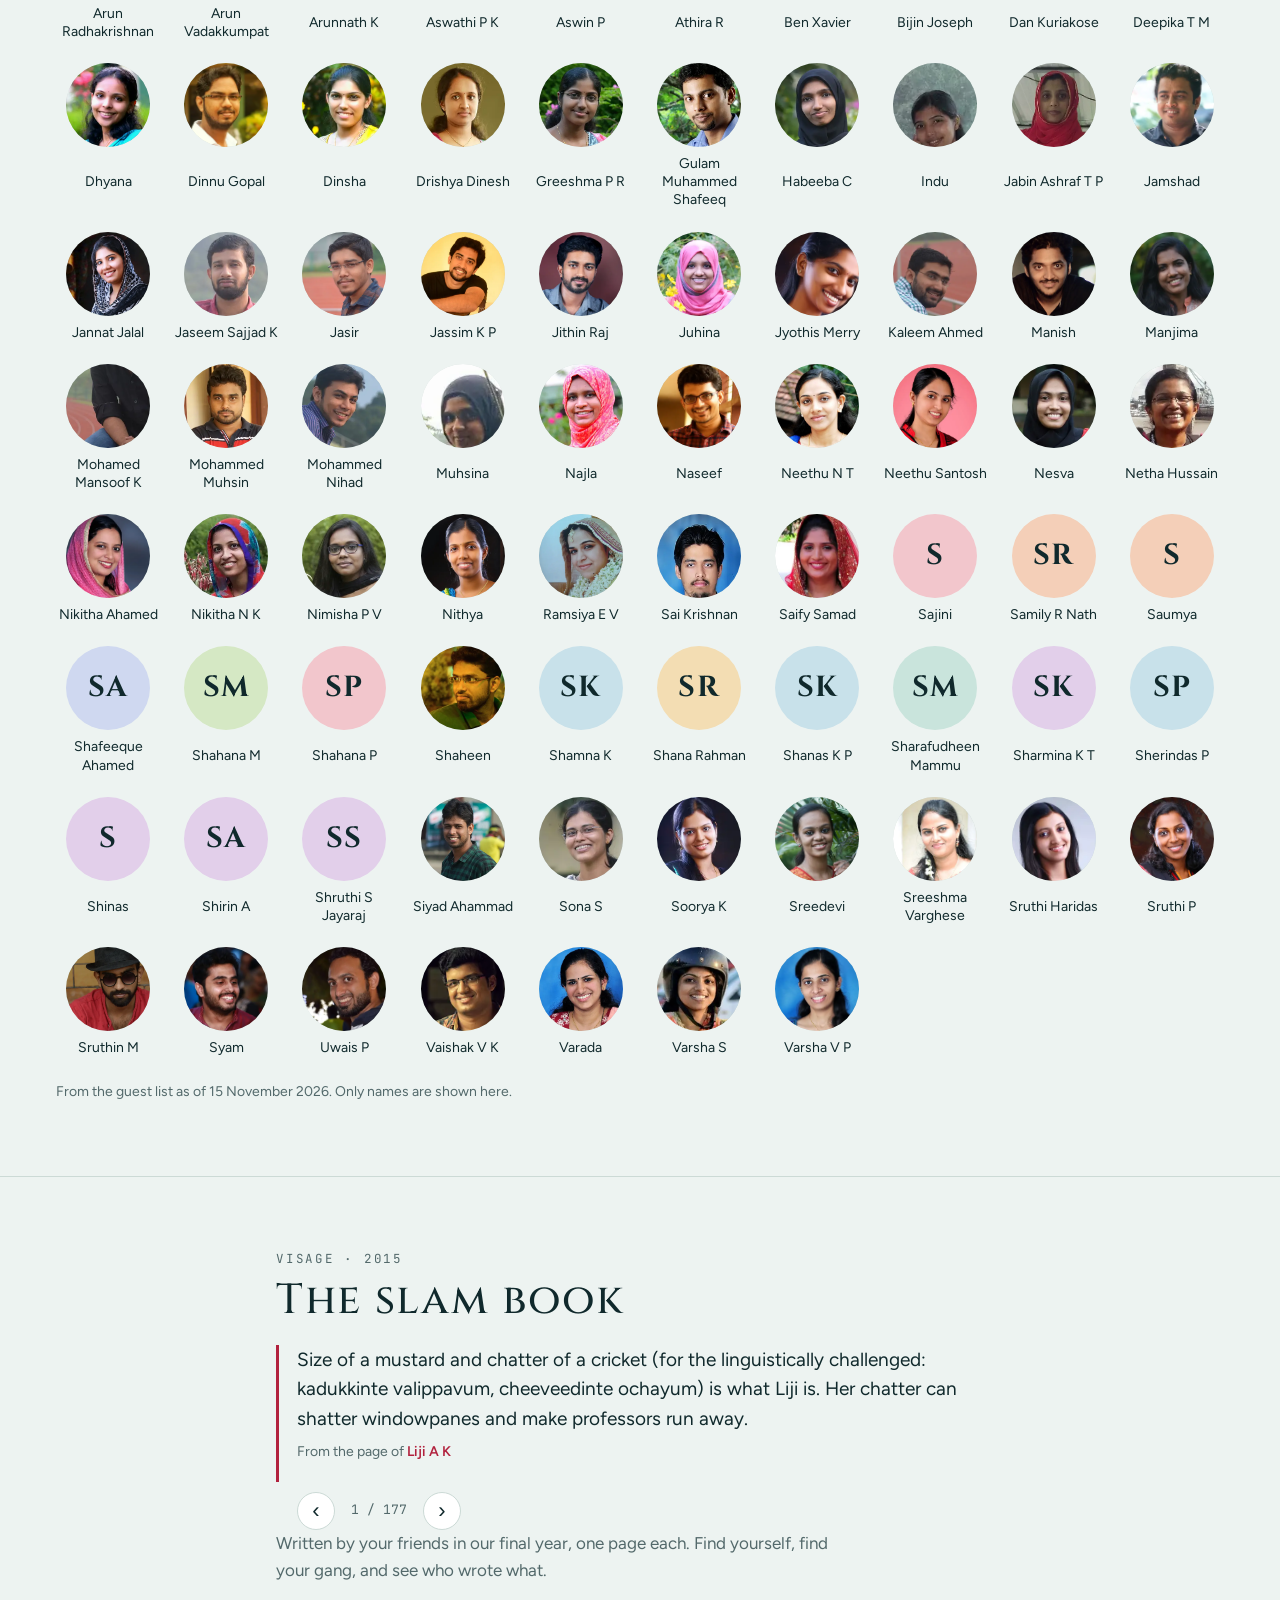
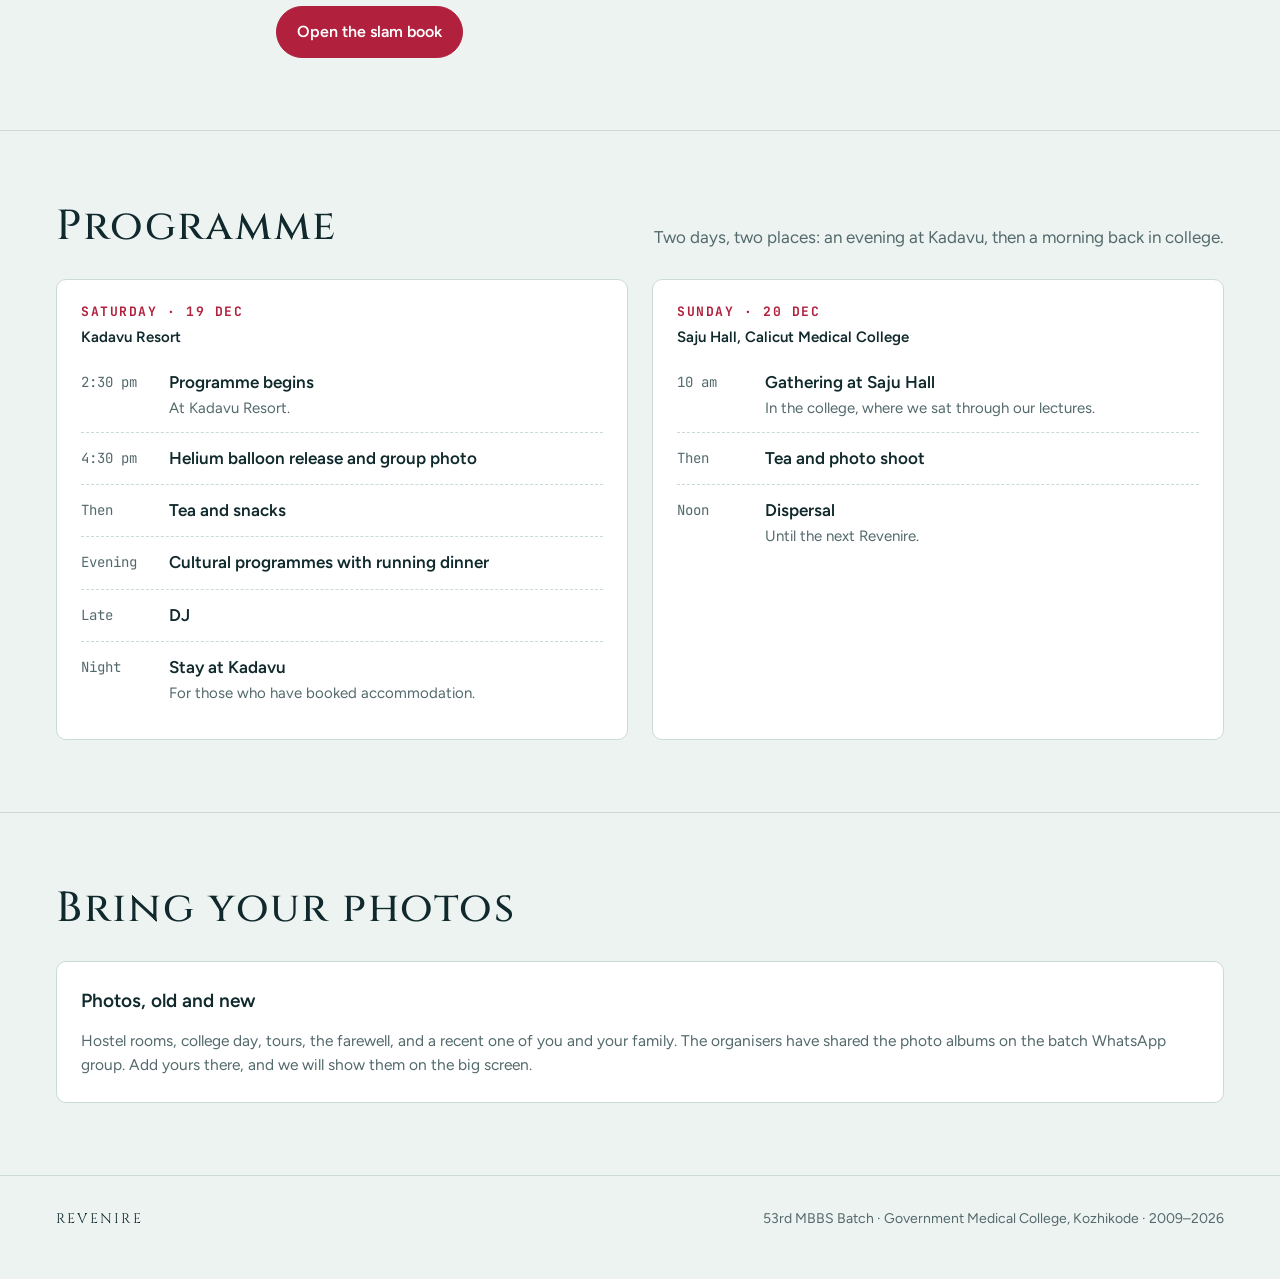
==== commit 7eaacc02: "Tagline: Revenire means to come back" ====
--- a/index.html
+++ b/index.html
@@ -109,7 +109,7 @@
   <div class="hero wrap">
     <div class="eyebrow">53rd MBBS Batch · Government Medical College, Kozhikode</div>
     <h1 class="display">REVENIR<span>E</span></h1>
-    <div class="gloss"><span>To come back.</span></div>
+    <div class="gloss"><span><em>Revenire</em> means “to come back”.</span></div>
     <div class="when">
       <div><div class="k">When</div><div class="v" id="f-date"></div><div class="s" id="f-date-note"></div><div class="countdown" id="countdown" hidden></div></div>
       <div><div class="k">Where</div><div class="v" id="f-venue"></div><div class="s" id="f-venue-note">Kozhikode, where it all started in 2009.</div></div>
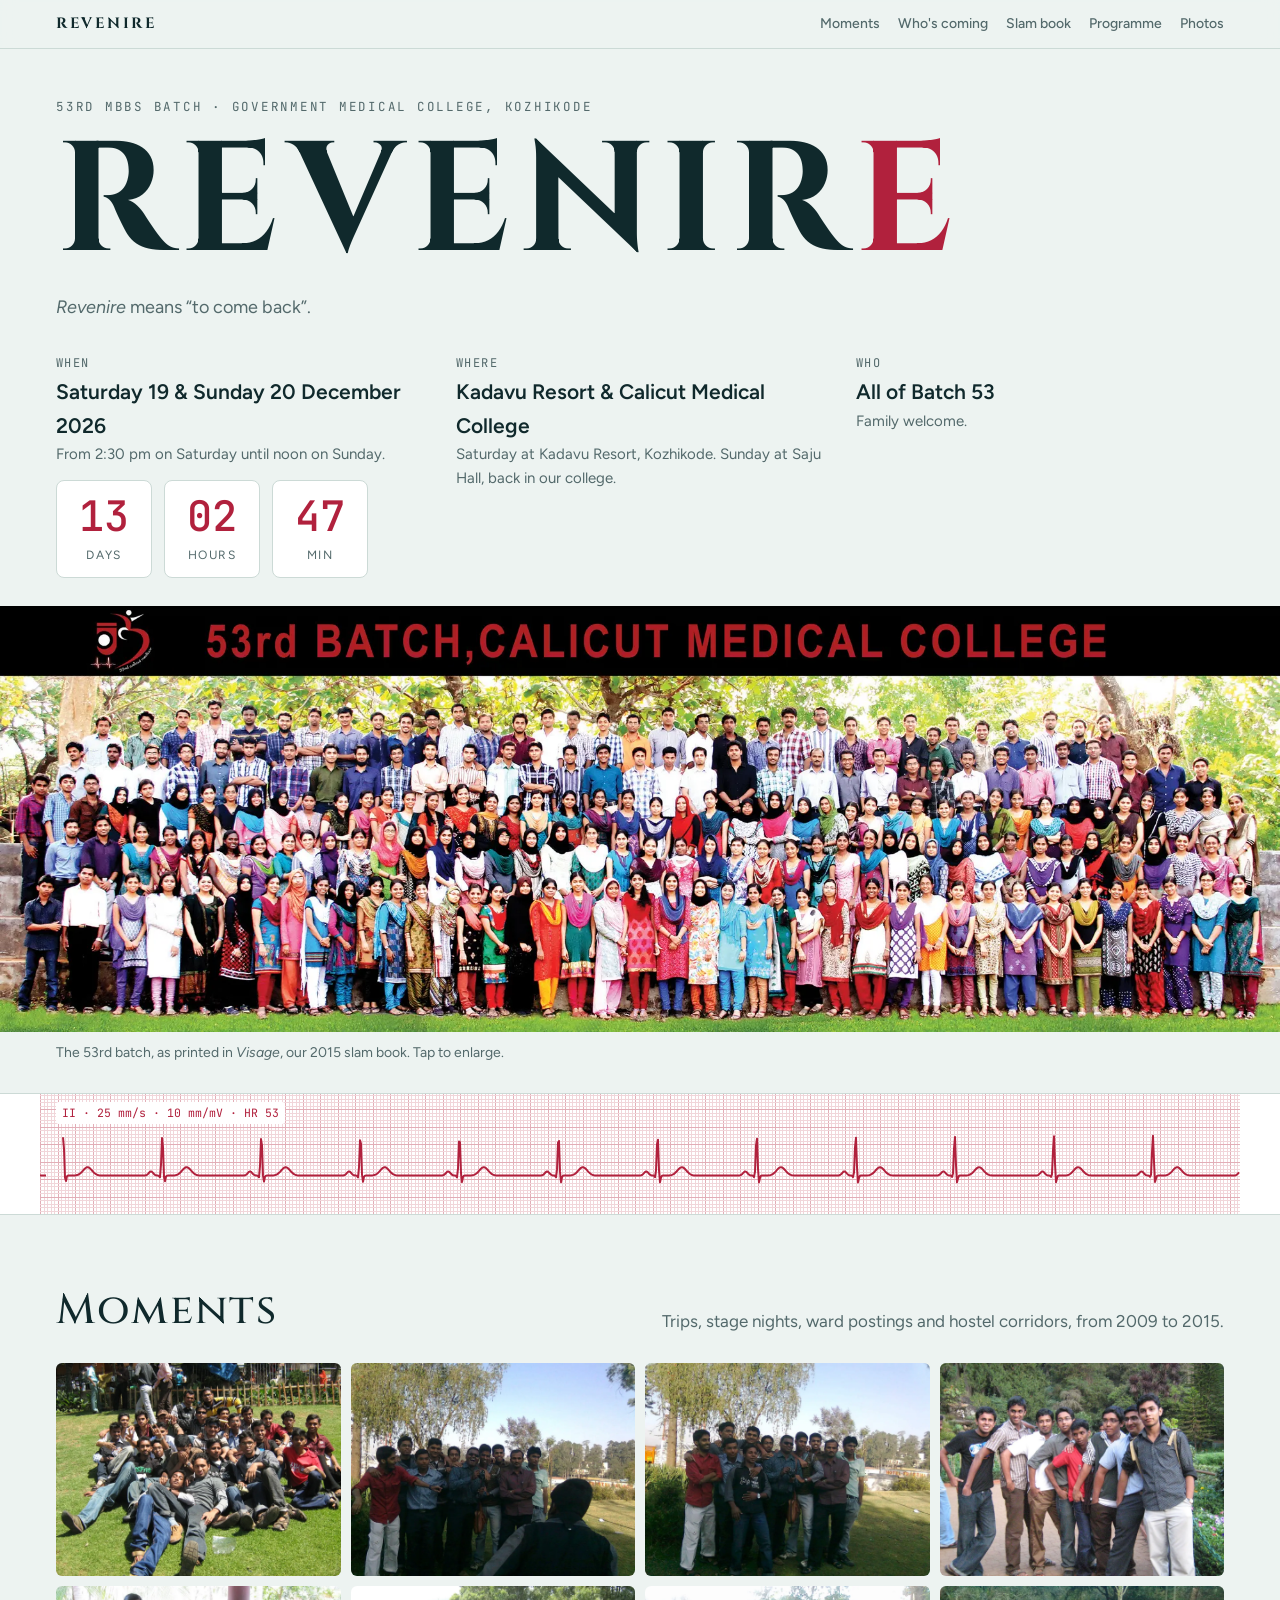
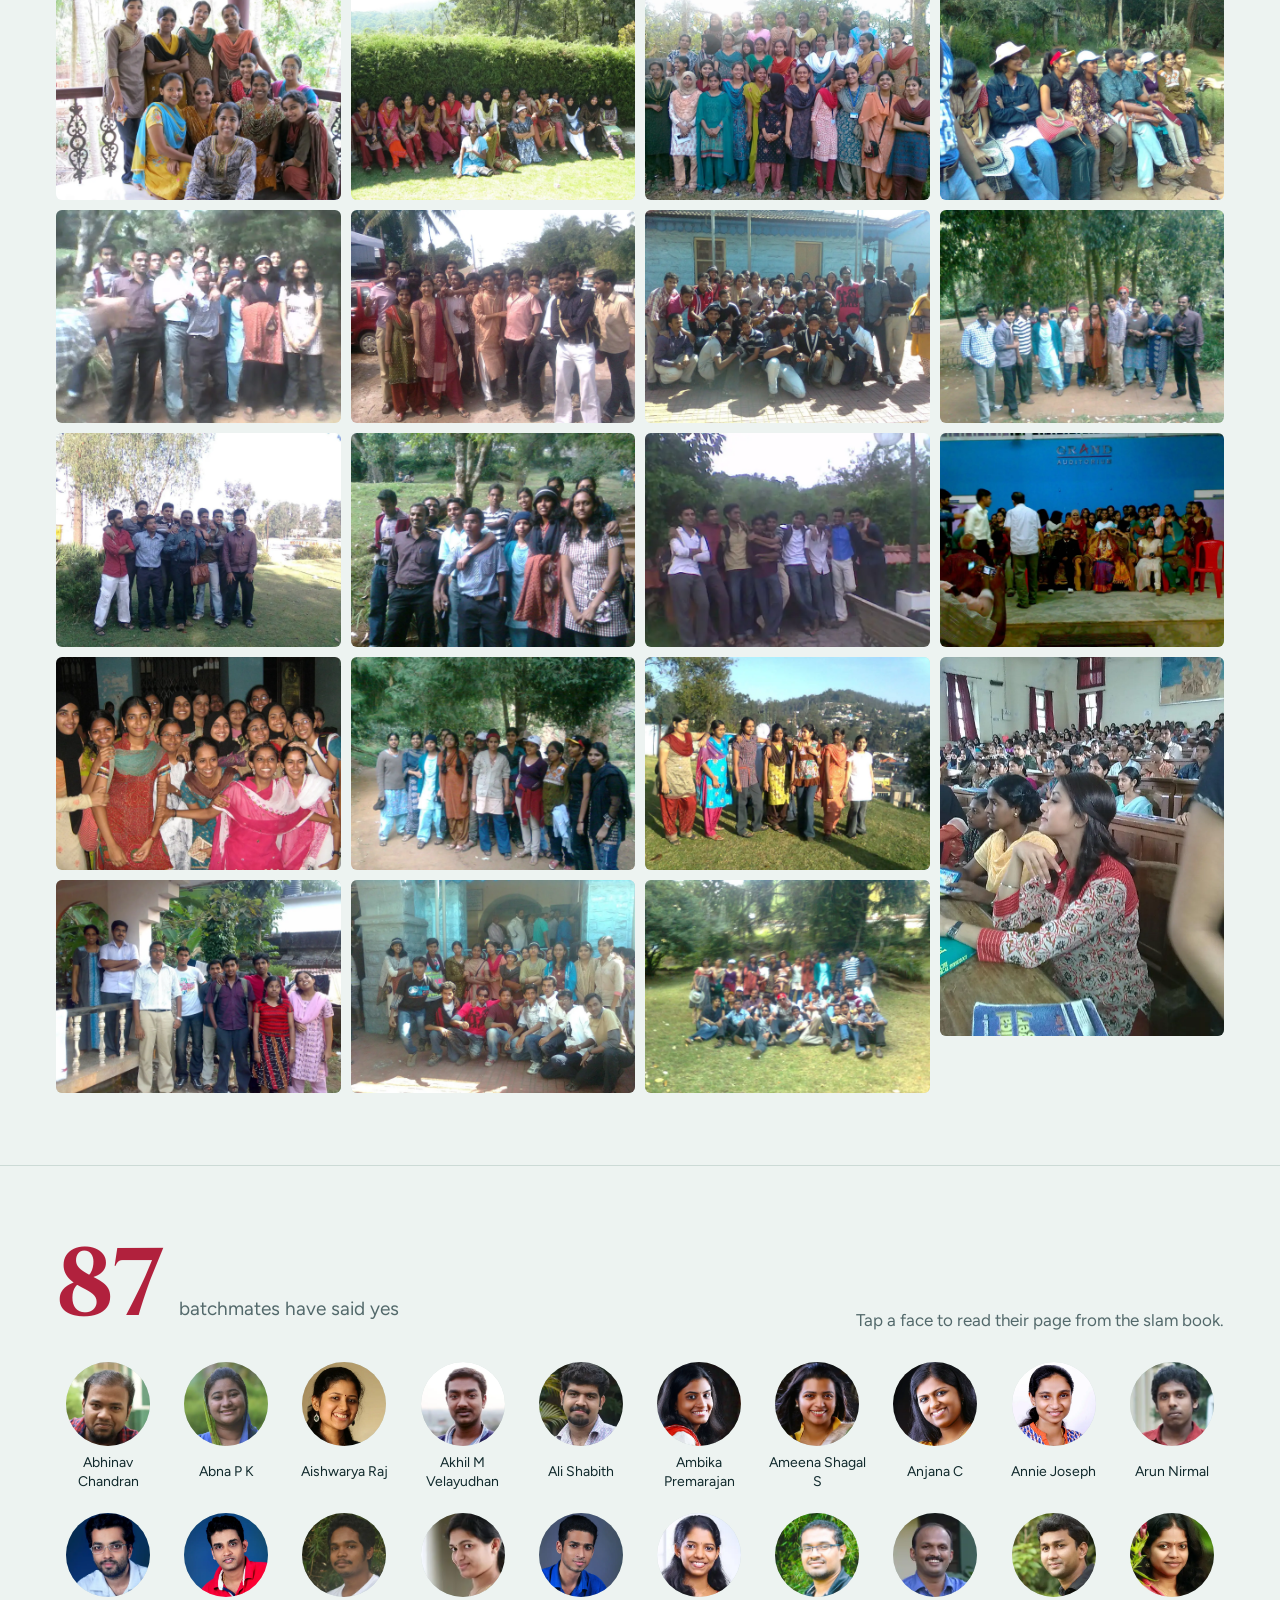
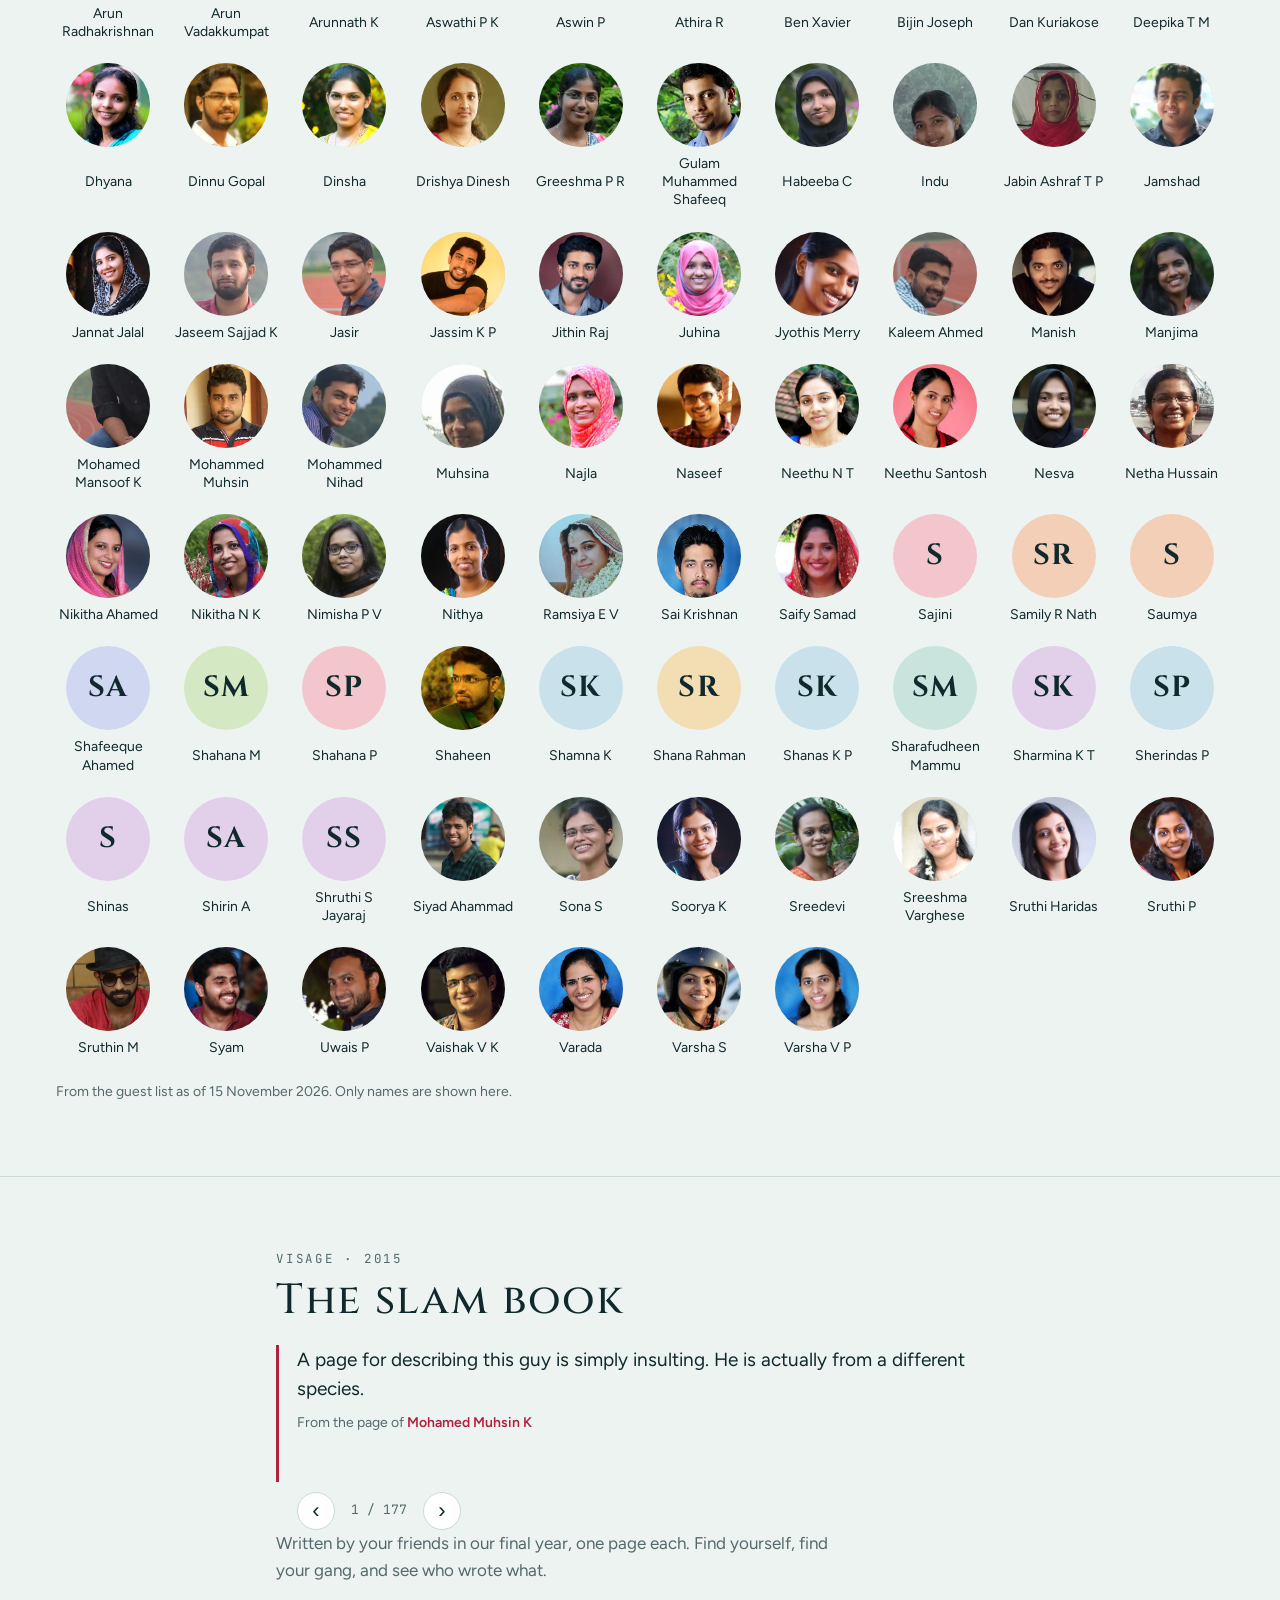
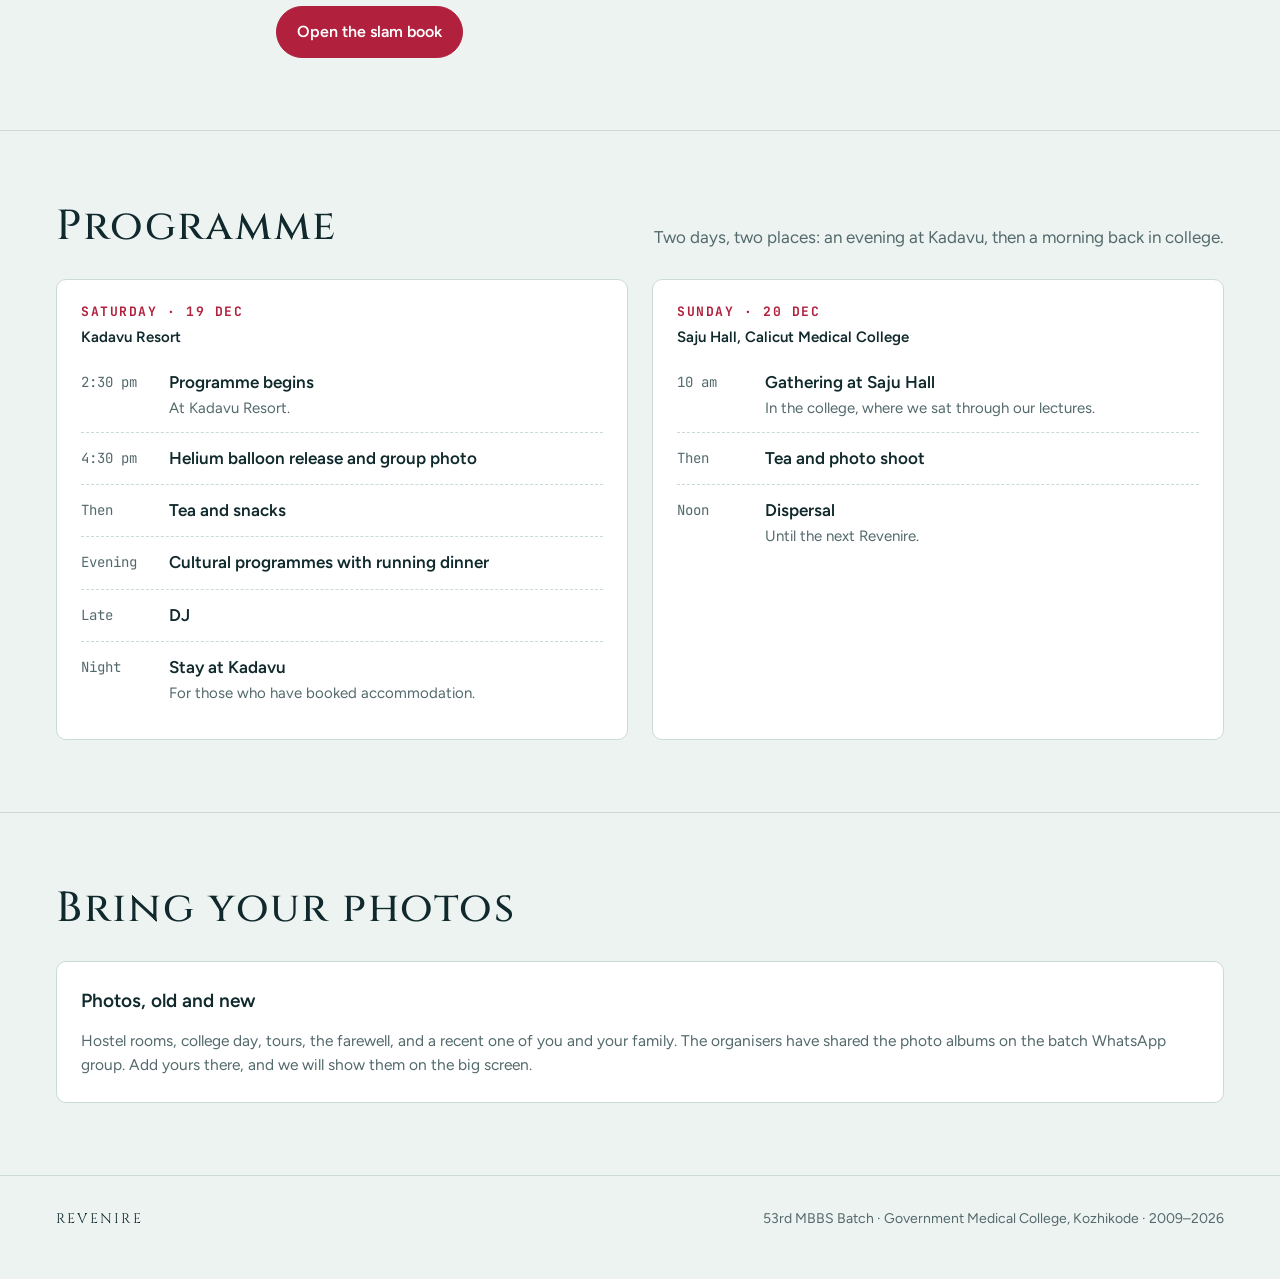
==== commit 70d29f4e: "Family welcome" ====
--- a/index.html
+++ b/index.html
@@ -113,7 +113,7 @@
     <div class="when">
       <div><div class="k">When</div><div class="v" id="f-date"></div><div class="s" id="f-date-note"></div><div class="countdown" id="countdown" hidden></div></div>
       <div><div class="k">Where</div><div class="v" id="f-venue"></div><div class="s" id="f-venue-note">Kozhikode, where it all started in 2009.</div></div>
-      <div><div class="k">Who</div><div class="v">All of Batch 53</div><div class="s">Spouses and children welcome.</div></div>
+      <div><div class="k">Who</div><div class="v">All of Batch 53</div><div class="s">Family welcome.</div></div>
     </div>
   </div>
 
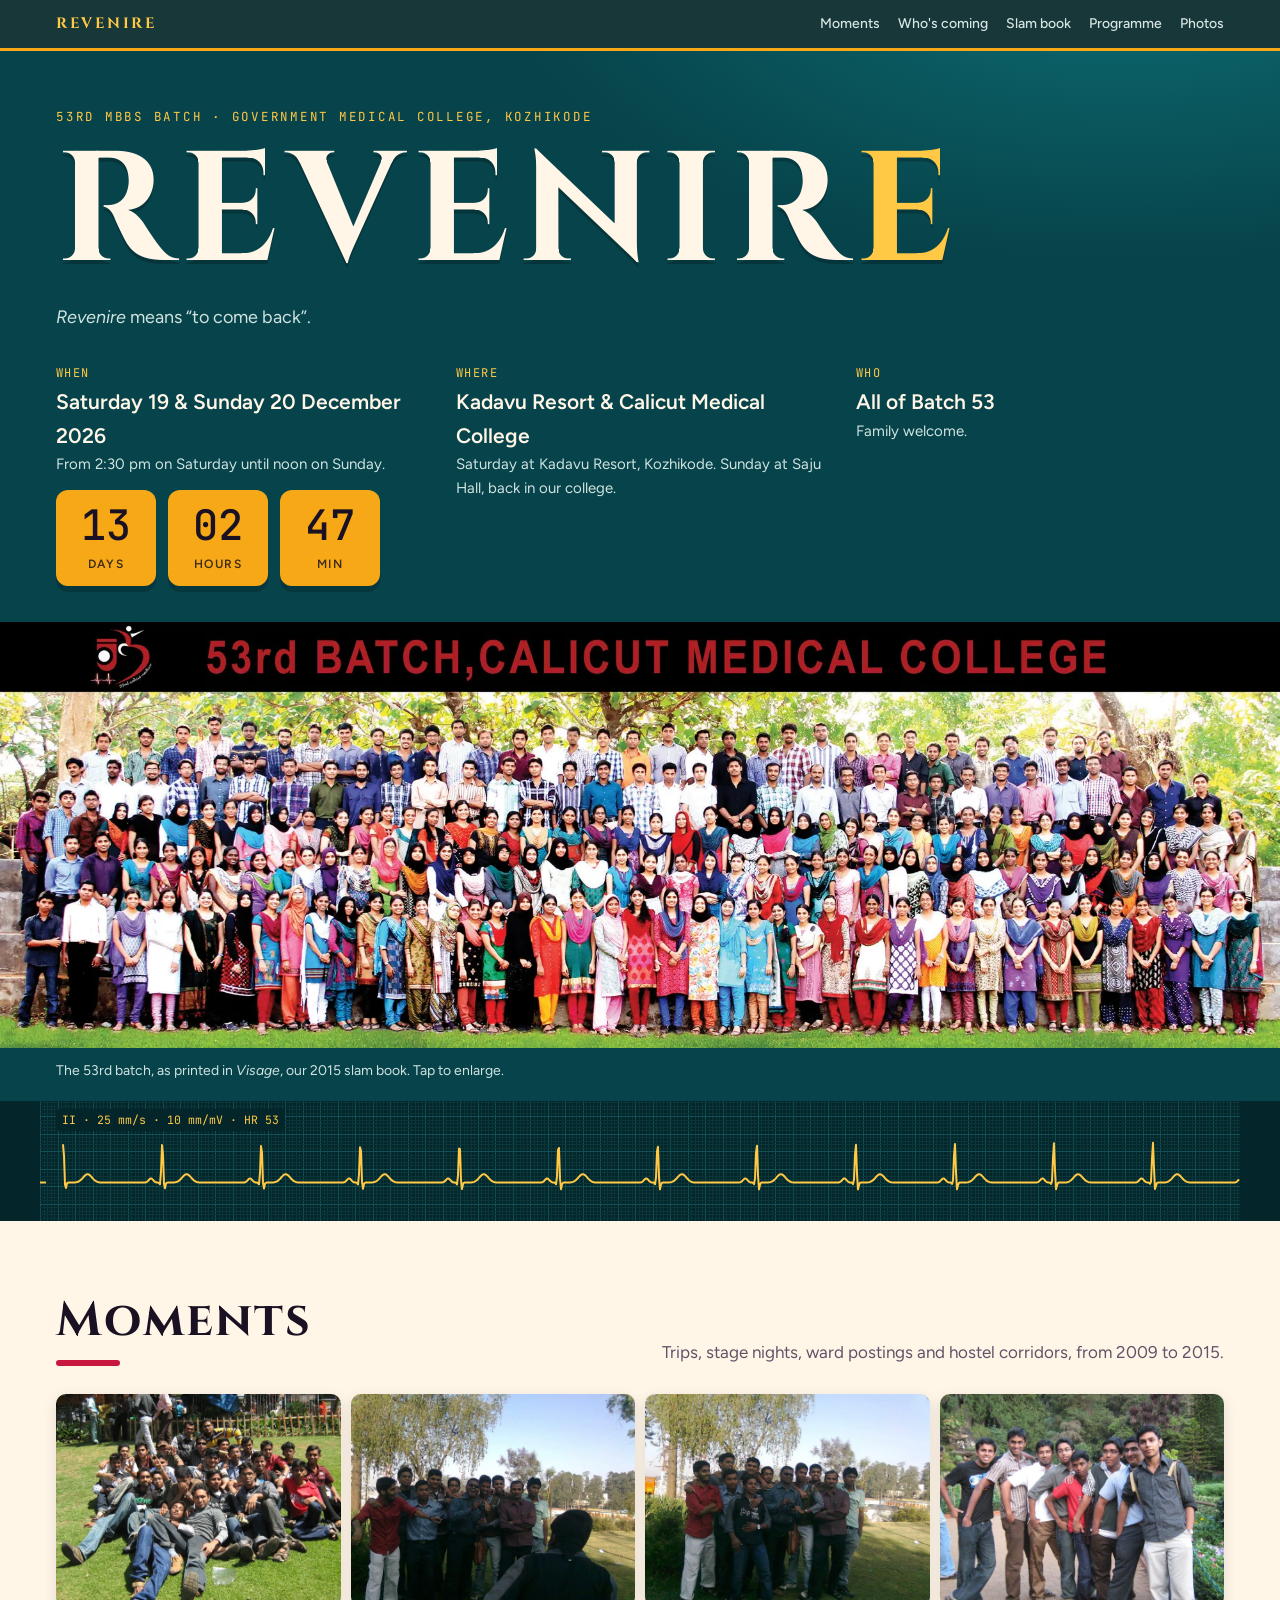
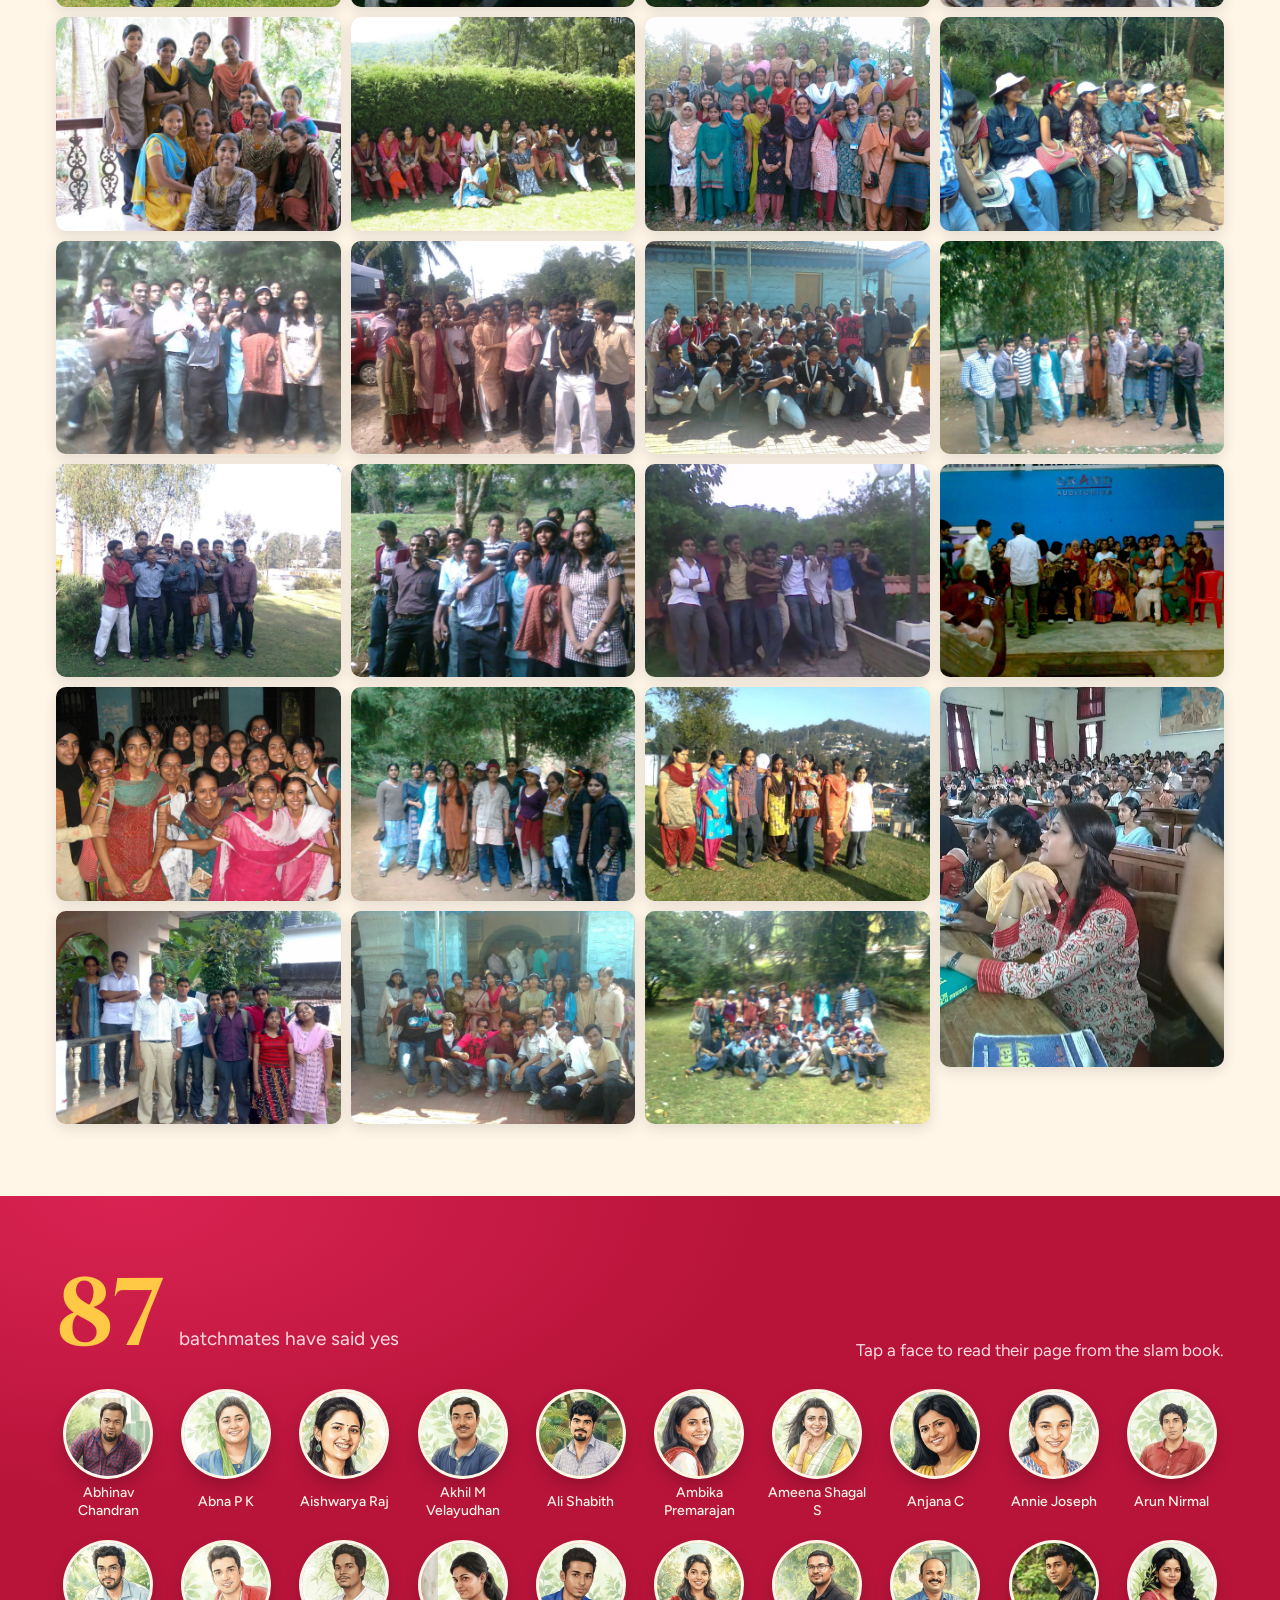
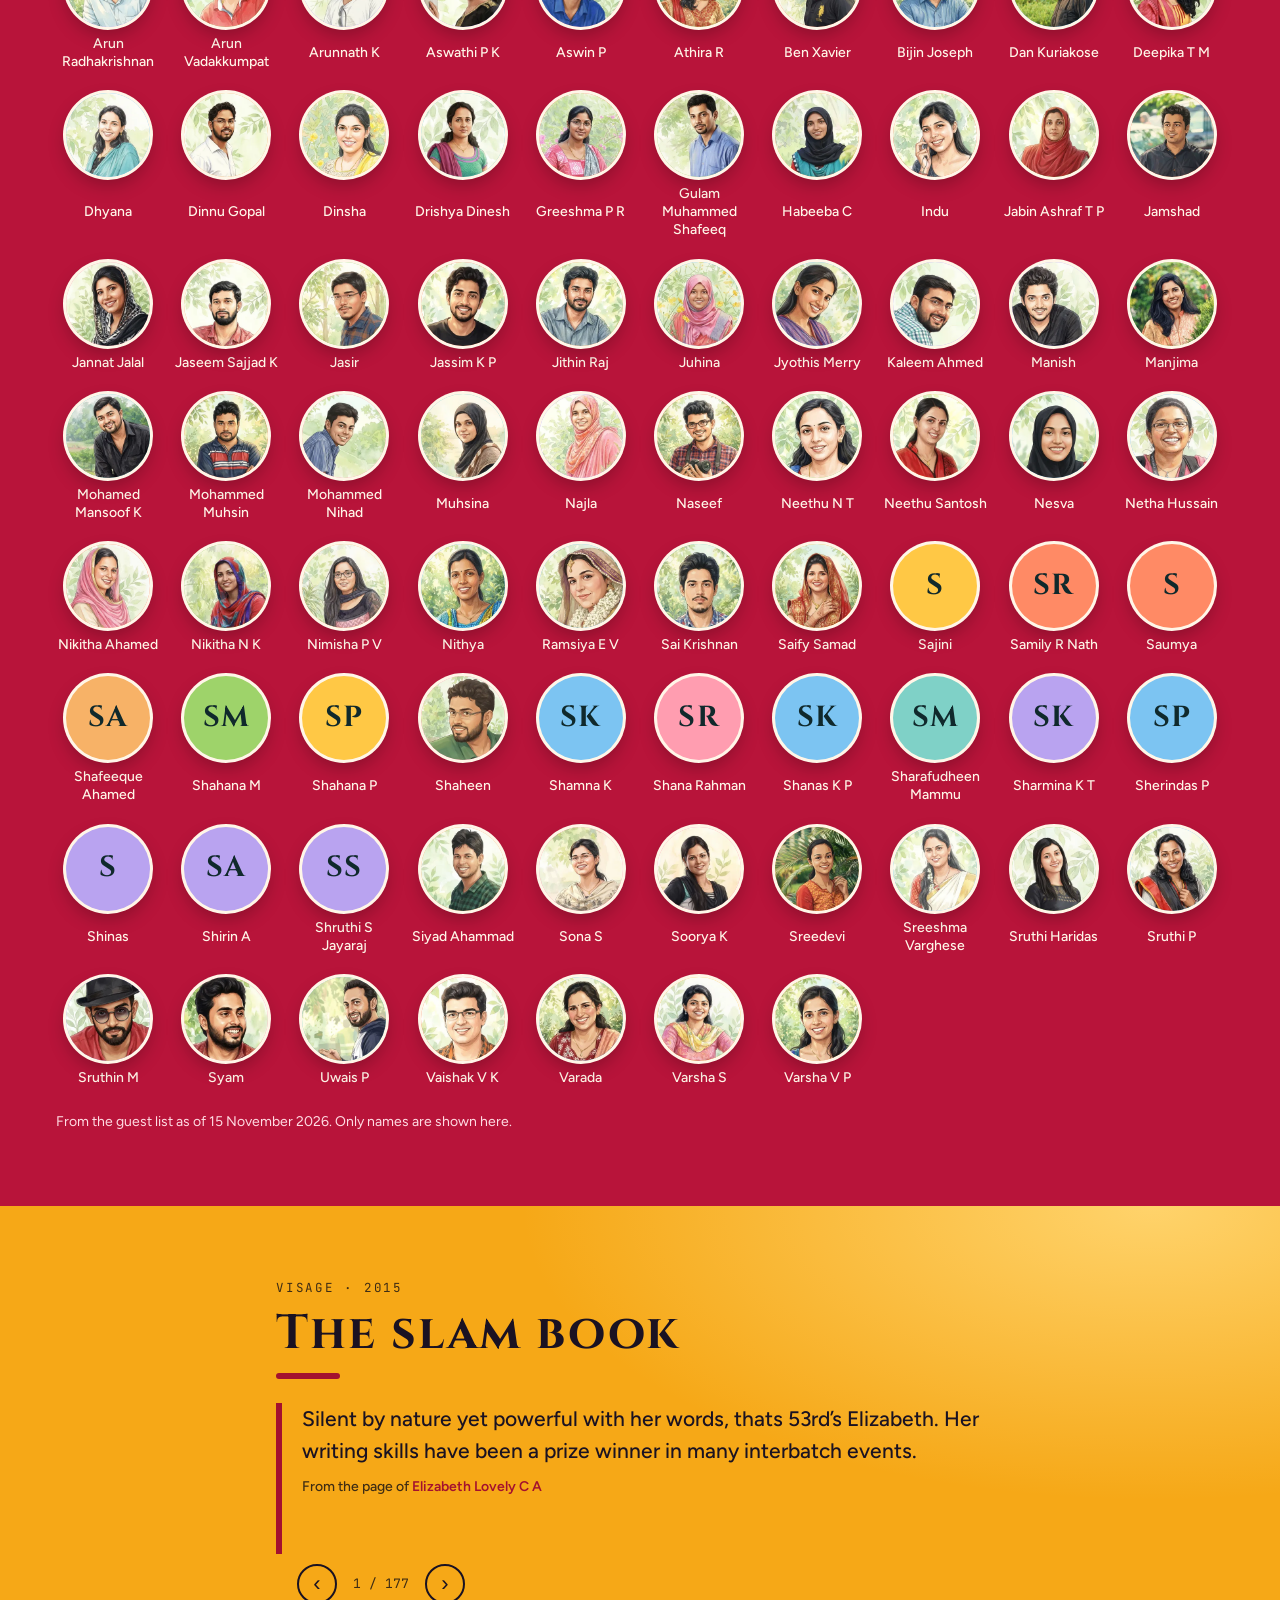
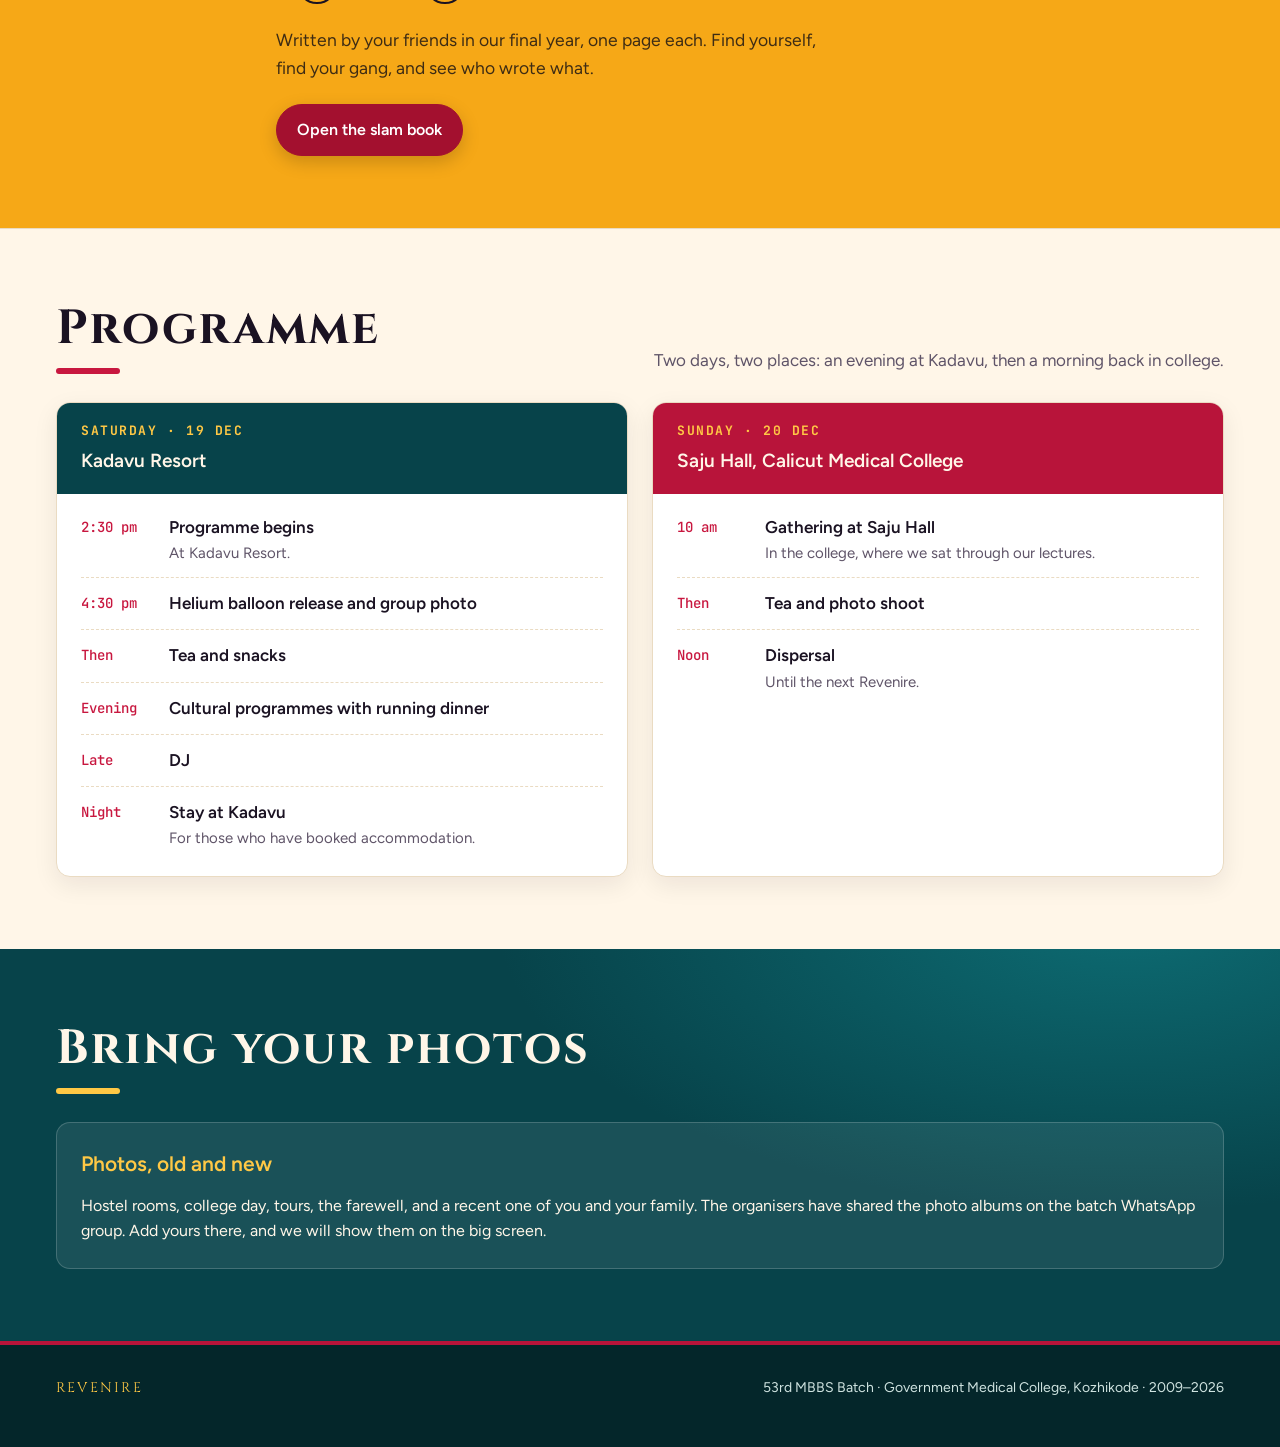
==== commit 0be953dc: "Bolder colours: teal hero, crimson and marigold bands, coloured cards" ====
--- a/index.html
+++ b/index.html
@@ -11,27 +11,29 @@
 <link rel="stylesheet" href="https://fonts.googleapis.com/css2?family=Cinzel:wght@500;700&family=Figtree:wght@400;500;600&family=JetBrains+Mono:wght@400;500&display=swap">
 <link rel="stylesheet" href="style.css">
 <style>
-.hero{padding-block:48px 28px}
+.hero{padding-block:56px 36px}
+.hero .eyebrow{color:var(--gold-2)}
+.hero .display{text-shadow:0 4px 0 #00000033}
 .hero .display{font-size:clamp(54px,13vw,156px);margin-top:12px}
 .gloss{margin-top:16px;display:flex;flex-wrap:wrap;gap:6px 14px;align-items:baseline;font-size:18px;color:var(--muted)}
 .when{display:grid;grid-template-columns:repeat(auto-fit,minmax(240px,1fr));gap:20px 32px;margin-top:32px;align-items:start}
-.when .k{font-family:var(--font-mono);font-size:12px;letter-spacing:.12em;text-transform:uppercase;color:var(--muted)}
+.when .k{font-family:var(--font-mono);font-size:12px;letter-spacing:.12em;text-transform:uppercase;color:var(--trace)}
 .when .v{font-size:21px;font-weight:600;margin-top:2px}
 .when .s{font-size:15px;color:var(--muted)}
 .tba{color:var(--muted);font-weight:500;font-style:italic}
 .countdown{display:flex;gap:12px;margin-top:14px}
-.cd{min-width:96px;padding:12px 14px 10px;border:1px solid var(--line);border-radius:8px;background:var(--surface);text-align:center}
-.cd b{display:block;font-family:var(--font-mono);font-size:42px;line-height:1.1;font-weight:500;color:var(--trace);font-variant-numeric:tabular-nums}
-.cd small{font-size:12px;letter-spacing:.12em;text-transform:uppercase;color:var(--muted)}
+.cd{min-width:100px;padding:12px 14px 10px;border-radius:12px;background:var(--gold);text-align:center;box-shadow:0 6px 0 #0000002e}
+.cd b{display:block;font-family:var(--font-mono);font-size:42px;line-height:1.1;font-weight:500;color:#1A1222;font-variant-numeric:tabular-nums}
+.cd small{font-size:12px;letter-spacing:.12em;text-transform:uppercase;color:#3E2C14;font-weight:600}
 @media (max-width:600px){.countdown{gap:8px}.cd{flex:1;min-width:0;padding:10px 6px 8px}.cd b{font-size:36px}}
 
 .batch{margin:0}
 .batch img{width:100%;height:auto;aspect-ratio:3/1;object-fit:cover;cursor:zoom-in}
-.batch figcaption{font-size:14px;color:var(--muted);padding-block:10px 0}
+.batch figcaption{font-size:14px;color:var(--muted);padding-block:12px 18px}
 
 /* moments mosaic */
 .mosaic{columns:4 240px;column-gap:10px}
-.mosaic button{display:block;width:100%;padding:0;margin:0 0 10px;border:0;background:var(--line);border-radius:6px;overflow:hidden;cursor:zoom-in;break-inside:avoid}
+.mosaic button{display:block;width:100%;padding:0;margin:0 0 10px;border:0;background:var(--line);border-radius:10px;box-shadow:0 4px 14px #1A12221f;overflow:hidden;cursor:zoom-in;break-inside:avoid}
 .mosaic img{width:100%;height:auto;transition:transform .4s ease}
 .mosaic button:hover img{transform:scale(1.03)}
 @media (prefers-reduced-motion: reduce){.mosaic img{transition:none}}
@@ -42,26 +44,29 @@
 .count span{font-size:19px;color:var(--muted)}
 .faces{display:grid;grid-template-columns:repeat(auto-fill,minmax(104px,1fr));gap:22px 14px;margin-top:28px}
 .face{display:grid;justify-items:center;gap:8px;text-align:center;text-decoration:none;color:var(--ink);min-width:0}
-.face .av{width:84px}
-.face span{font-size:14px;line-height:1.3;overflow-wrap:anywhere}
+.face .av{width:84px;box-shadow:0 0 0 3px var(--cream),0 8px 18px #00000040;transition:transform .2s ease}
+a.face:hover .av{transform:translateY(-3px) rotate(-2deg)}
+@media (prefers-reduced-motion: reduce){.face .av{transition:none}a.face:hover .av{transform:none}}
+.face span{font-size:14px;line-height:1.3;overflow-wrap:anywhere;font-weight:500}
 a.face:hover span{color:var(--trace)}
 .note{font-size:14px;color:var(--muted);margin-top:24px}
 
 /* slam book teaser */
 .teaser{max-width:760px}
-.quote{font-size:19px;line-height:1.55;border-left:3px solid var(--trace);padding-left:18px;margin:20px 0}
+.quote{font-size:21px;line-height:1.55;font-weight:500;border-left:6px solid var(--trace);padding-left:20px;margin:24px 0}
 @media (max-width:600px){
   .quote{font-size:17.5px;padding-left:14px}
   .mosaic{columns:2;column-gap:6px}
   .mosaic button{margin-bottom:6px;border-radius:4px}
   .faces{grid-template-columns:repeat(auto-fill,minmax(92px,1fr));gap:18px 10px}
   .face .av{width:74px}
-  .day{padding:18px 16px}
+  .day{padding:0 16px 10px}
+  .day h3{margin:0 -16px 6px;padding:16px}
   .hero{padding-block:32px 20px}
   .when{gap:18px;margin-top:24px}
   .batch figcaption{font-size:13px}
 }
-.day h3 .dv{display:block;font-family:var(--font-body);font-size:15px;letter-spacing:0;text-transform:none;color:var(--ink);font-weight:600;margin-top:2px}
+.day h3 .dv{display:block;font-family:var(--font-body);font-size:15px;letter-spacing:0;text-transform:none;color:#FFF6E8;font-weight:600;font-size:19px;margin-top:4px}
 .quote cite{display:block;font-style:normal;font-size:14px;color:var(--muted);margin-top:8px}
 .quote cite a{color:var(--trace);font-weight:600;text-decoration:none}
 .snip{touch-action:pan-y;user-select:none;border-radius:6px}
@@ -70,25 +75,26 @@
 @keyframes snipIn{from{opacity:.15;transform:translateX(14px)}to{opacity:1;transform:none}}
 @media (prefers-reduced-motion: reduce){.quote.in{animation:none}}
 .snip-nav{display:flex;align-items:center;gap:12px;padding-left:21px}
-.snip-nav button{width:38px;height:38px;border-radius:50%;border:1px solid var(--line);background:var(--surface);color:var(--ink);font-size:22px;line-height:1;cursor:pointer}
-.snip-nav button:hover{border-color:var(--trace);color:var(--trace)}
+.snip-nav button{width:40px;height:40px;border-radius:50%;border:2px solid var(--ink);background:transparent;color:var(--ink);font-size:22px;line-height:1;cursor:pointer}
+.snip-nav button:hover{background:var(--ink);color:var(--gold)}
 .snip-nav span{font-family:var(--font-mono);font-size:13px;color:var(--muted);font-variant-numeric:tabular-nums;min-width:64px;text-align:center}
 
 /* programme */
 .days{display:grid;grid-template-columns:repeat(auto-fit,minmax(300px,1fr));gap:24px}
-.day{background:var(--surface);border:1px solid var(--line);border-radius:10px;padding:22px 24px}
-.day h3{font-family:var(--font-mono);font-size:13px;letter-spacing:.12em;text-transform:uppercase;color:var(--trace);margin-bottom:8px}
+.day{background:var(--surface);border:1px solid var(--line);border-radius:14px;padding:0 24px 14px;overflow:hidden;box-shadow:0 8px 24px #1A122214}
+.day h3{font-family:var(--font-mono);font-size:13px;letter-spacing:.12em;text-transform:uppercase;color:var(--gold-2);background:var(--teal);margin:0 -24px 8px;padding:18px 24px}
+.day:nth-child(2) h3{background:var(--crimson)}
 .prog{list-style:none;margin:0;padding:0}
 .prog li{display:grid;grid-template-columns:74px minmax(0,1fr);gap:14px;padding-block:12px;border-bottom:1px dashed var(--line)}
 .prog li:last-child{border-bottom:0}
-.prog time{font-family:var(--font-mono);font-size:14px;color:var(--muted);font-variant-numeric:tabular-nums;padding-top:2px}
+.prog time{font-family:var(--font-mono);font-size:14px;color:var(--trace);font-weight:500;font-variant-numeric:tabular-nums;padding-top:2px}
 .prog strong{display:block;font-weight:600}
 .prog p{font-size:15px;color:var(--muted)}
 
 .cards{display:grid;grid-template-columns:repeat(auto-fit,minmax(280px,1fr));gap:20px}
-.card{background:var(--surface);border:1px solid var(--line);border-radius:10px;padding:24px;display:grid;gap:12px;align-content:start;min-width:0}
-.card h3{font-size:19px;font-weight:600}
-.card p{color:var(--muted);font-size:15.5px}
+.card{background:var(--surface);border:1px solid var(--line);border-radius:14px;padding:24px;display:grid;gap:12px;align-content:start;min-width:0}
+.card h3{font-size:21px;font-weight:600;color:var(--trace)}
+.card p{color:var(--ink);font-size:16px}
 </style>
 </head>
 <body>
@@ -106,6 +112,7 @@
 </header>
 
 <main id="top">
+  <div class="band band-teal">
   <div class="hero wrap">
     <div class="eyebrow">53rd MBBS Batch · Government Medical College, Kozhikode</div>
     <h1 class="display">REVENIR<span>E</span></h1>
@@ -121,8 +128,9 @@
     <img id="batch-img" src="gallery/batch.webp" width="2000" height="667" alt="The whole 53rd batch standing in rows on the college grounds, from the Visage slam book">
     <figcaption class="wrap">The 53rd batch, as printed in <em>Visage</em>, our 2015 slam book. Tap to enlarge.</figcaption>
   </figure>
-
-  <div class="strip" aria-hidden="true" style="margin-top:28px">
+  </div>
+
+  <div class="strip" aria-hidden="true">
     <div class="strip-inner"><canvas class="ecg" id="ecg"></canvas><div class="strip-label">II · 25 mm/s · 10 mm/mV · HR 53</div></div>
   </div>
 
@@ -136,7 +144,7 @@
     </div>
   </section>
 
-  <section class="block" id="coming">
+  <section class="block band band-crimson" id="coming">
     <div class="wrap">
       <div class="sec-head">
         <div class="count"><b id="n-coming">0</b><span>batchmates have said yes</span></div>
@@ -147,7 +155,7 @@
     </div>
   </section>
 
-  <section class="block" id="slam">
+  <section class="block band band-gold" id="slam">
     <div class="wrap teaser">
       <div>
         <div class="eyebrow">Visage · 2015</div>
@@ -160,7 +168,7 @@
             <button type="button" id="snip-next" aria-label="Next snippet">›</button>
           </div>
         </div>
-        <p style="color:var(--muted);max-width:52ch">Written by your friends in our final year, one page each. Find yourself, find your gang, and see who wrote what.</p>
+        <p style="color:var(--muted);max-width:52ch;font-size:17.5px;margin-top:22px">Written by your friends in our final year, one page each. Find yourself, find your gang, and see who wrote what.</p>
         <div class="row" style="margin-top:22px"><a class="btn btn-primary" href="slambook.html">Open the slam book</a></div>
       </div>
     </div>
@@ -176,7 +184,7 @@
     </div>
   </section>
 
-  <section class="block" id="join">
+  <section class="block band band-teal" id="join">
     <div class="wrap">
       <div class="sec-head"><h2 class="sec">Bring your photos</h2></div>
       <div class="cards">
--- a/style.css
+++ b/style.css
@@ -1,7 +1,9 @@
 /* Revenire: shared styles. Layout: picture-led long scroll; ECG strip as the recurring divider. */
+/* Bold palette: deep teal, crimson and marigold on warm cream. */
 :root{
-  --bg:#EDF3F1; --surface:#FFFFFF; --ink:#10292C; --muted:#53696B; --line:#CCDAD6;
-  --trace:#B1213D; --trace-soft:#B1213D1A; --grid-minor:#F1D6DA; --grid-major:#E2AEB7; --brass:#7F6224;
+  --bg:#FFF6E8; --surface:#FFFFFF; --ink:#1A1222; --muted:#5F5468; --line:#EADBC2;
+  --trace:#C8173F; --on-trace:#FFFFFF; --trace-soft:#C8173F1A; --grid-minor:#F6D9DD; --grid-major:#EBB2BC; --brass:#B7770E;
+  --teal:#07434A; --teal-2:#0D6B72; --crimson:#B8143A; --gold:#F6A817; --gold-2:#FFC845; --cream:#FFF6E8; --night:#04262A;
   --on-photo:#FFFFFF; --shade:#0B171999;
   --font-display:"Cinzel","Trajan Pro","Times New Roman",serif;
   --font-body:"Figtree","Segoe UI",system-ui,-apple-system,sans-serif;
@@ -9,11 +11,23 @@
   --gl:max(16px, env(safe-area-inset-left, 0px)); --gr:max(16px, env(safe-area-inset-right, 0px));
 }
 @media (prefers-color-scheme: dark){:root:not([data-theme="light"]){
-  --bg:#0B1719; --surface:#102225; --ink:#E3EEEB; --muted:#93AAA7; --line:#21393C;
-  --trace:#FF6E86; --trace-soft:#FF6E861F; --grid-minor:#14302F; --grid-major:#1E4744; --brass:#D6B36A; color-scheme:dark}}
+  --bg:#120D17; --surface:#1D1624; --ink:#F4ECDF; --muted:#B9ADC2; --line:#30263A;
+  --trace:#FF5A7A; --on-trace:#1A1222; --trace-soft:#FF5A7A1F; --grid-minor:#231A2B; --grid-major:#3A2B45; --brass:#F2B84B;
+  --teal:#06363C; --teal-2:#0B5960; --crimson:#9A1132; --gold:#E89A10; --night:#031D20; color-scheme:dark}}
 :root[data-theme="dark"]{
-  --bg:#0B1719; --surface:#102225; --ink:#E3EEEB; --muted:#93AAA7; --line:#21393C;
-  --trace:#FF6E86; --trace-soft:#FF6E861F; --grid-minor:#14302F; --grid-major:#1E4744; --brass:#D6B36A; color-scheme:dark}
+  --bg:#120D17; --surface:#1D1624; --ink:#F4ECDF; --muted:#B9ADC2; --line:#30263A;
+  --trace:#FF5A7A; --on-trace:#1A1222; --trace-soft:#FF5A7A1F; --grid-minor:#231A2B; --grid-major:#3A2B45; --brass:#F2B84B;
+  --teal:#06363C; --teal-2:#0B5960; --crimson:#9A1132; --gold:#E89A10; --night:#031D20; color-scheme:dark}
+
+/* Colour bands: each one re-points the shared tokens, so every component inside adapts. */
+.band{background:var(--band-bg);color:var(--ink)}
+.band-teal{--band-bg:radial-gradient(900px 420px at 88% -8%, var(--teal-2) 0, transparent 70%), var(--teal);
+  --ink:#FFF6E8; --muted:#CFE3E0; --line:#FFFFFF2E; --surface:#FFFFFF14; --trace:var(--gold-2); --on-trace:#1A1222; --trace-soft:#FFC8452A}
+.band-crimson{--band-bg:radial-gradient(900px 420px at 10% 0%, #D92352 0, transparent 70%), var(--crimson);
+  --ink:#FFF6E8; --muted:#FFDCE3; --line:#FFFFFF33; --surface:#FFFFFF1A; --trace:var(--gold-2); --on-trace:#1A1222; --trace-soft:#FFC8452A}
+.band-gold{--band-bg:radial-gradient(900px 420px at 90% 0%, #FFD36B 0, transparent 70%), var(--gold);
+  --ink:#1A1222; --muted:#3E2C14; --line:#1A122233; --surface:#FFF4DA; --trace:#A3102F; --on-trace:#FFFFFF; --trace-soft:#A3102F1F}
+section.band.block{border-top:0}
 
 *{box-sizing:border-box}
 html{scroll-behavior:smooth}
@@ -26,13 +40,13 @@
 p{margin:0}
 .wrap{max-width:1200px;margin:0 auto;padding-left:var(--gl);padding-right:var(--gr)}
 
-body::before{content:"";position:fixed;inset:0 0 auto;height:env(safe-area-inset-top,0px);z-index:20;background:var(--bg)}
-.top{position:sticky;top:env(safe-area-inset-top,0px);z-index:15;background:color-mix(in srgb,var(--bg) 90%,transparent);backdrop-filter:blur(8px);border-bottom:1px solid var(--line)}
+body::before{content:"";position:fixed;inset:0 0 auto;height:env(safe-area-inset-top,0px);z-index:20;background:var(--night)}
+.top{position:sticky;top:env(safe-area-inset-top,0px);z-index:15;background:color-mix(in srgb,var(--night) 92%,transparent);backdrop-filter:blur(8px);border-bottom:3px solid var(--gold)}
 .top .wrap{display:flex;align-items:center;justify-content:space-between;gap:16px;padding-block:12px}
-.brand{font-family:var(--font-display);font-weight:700;letter-spacing:.18em;font-size:15px;color:var(--ink);text-decoration:none}
+.brand{font-family:var(--font-display);font-weight:700;letter-spacing:.18em;font-size:15px;color:var(--gold-2);text-decoration:none}
 .nav{display:flex;gap:18px;flex-wrap:wrap}
-.nav a{color:var(--muted);text-decoration:none;font-size:14px;font-weight:500}
-.nav a:hover,.nav a[aria-current="page"]{color:var(--ink)}
+.nav a{color:#D8E6E4;text-decoration:none;font-size:14px;font-weight:500}
+.nav a:hover,.nav a[aria-current="page"]{color:var(--gold-2)}
 @media (max-width:700px){
   /* phones: keep every menu link, in one row that scrolls sideways */
   .top .wrap{gap:14px;padding-block:10px}
@@ -49,22 +63,23 @@
 .eyebrow{font-family:var(--font-mono);font-size:12.5px;letter-spacing:.14em;text-transform:uppercase;color:var(--muted)}
 .display{font-family:var(--font-display);font-weight:700;letter-spacing:.06em;line-height:.95}
 .display span{color:var(--trace)}
-h2.sec{font-family:var(--font-display);font-weight:500;font-size:clamp(28px,4vw,42px);letter-spacing:.04em;line-height:1.15}
+h2.sec{font-family:var(--font-display);font-weight:700;font-size:clamp(30px,4.4vw,48px);letter-spacing:.04em;line-height:1.15}
+h2.sec::after{content:"";display:block;width:64px;height:6px;border-radius:3px;background:var(--trace);margin-top:12px}
 .sec-head{display:flex;flex-wrap:wrap;align-items:end;justify-content:space-between;gap:12px 24px;margin-bottom:28px}
 .sec-head p{color:var(--muted);max-width:56ch}
 section.block{padding-block:72px;border-top:1px solid var(--line)}
 
 .btn{display:inline-flex;align-items:center;gap:8px;padding:12px 20px;border-radius:999px;font-weight:600;font-size:16px;text-decoration:none;border:1px solid var(--trace);cursor:pointer;font-family:inherit;background:transparent;color:var(--trace)}
-.btn-primary{background:var(--trace);color:var(--surface)}
+.btn-primary{background:var(--trace);color:var(--on-trace);box-shadow:0 6px 18px #0000002e}
 .btn:hover{filter:brightness(1.07)}
 .btn[aria-disabled="true"]{opacity:.55;pointer-events:none}
 .row{display:flex;flex-wrap:wrap;gap:12px}
 
 /* ECG strip */
-.strip{border-block:1px solid var(--line);background:var(--surface)}
+.strip{background:var(--night);--grid-minor:#0A3539;--grid-major:#125057;--trace:var(--gold-2)}
 .strip-inner{position:relative;max-width:1200px;margin:0 auto}
 .ecg{display:block;width:100%;height:120px}
-.strip-label{position:absolute;left:var(--gl);top:8px;font-family:var(--font-mono);font-size:11.5px;color:var(--trace);background:var(--surface);padding:2px 6px;border-radius:3px}
+.strip-label{position:absolute;left:var(--gl);top:8px;font-family:var(--font-mono);font-size:11.5px;color:var(--gold-2);background:var(--night);padding:2px 6px;border-radius:3px}
 
 /* avatars: cartoon if supplied, otherwise initials */
 .av{position:relative;aspect-ratio:1;border-radius:50%;overflow:hidden;background:var(--hue,#cfe0dc);display:grid;place-items:center;max-width:100%}
@@ -81,6 +96,6 @@
 .lb .nav-l{left:calc(12px + env(safe-area-inset-left,0px))}
 .lb .nav-r{left:auto;right:calc(12px + env(safe-area-inset-right,0px))}
 
-footer{border-top:1px solid var(--line);padding-block:32px 48px;color:var(--muted);font-size:14px}
+footer{background:var(--night);border-top:4px solid var(--crimson);padding-block:32px 48px;color:#CFE3E0;font-size:14px}
 footer .wrap{display:flex;flex-wrap:wrap;justify-content:space-between;gap:12px}
-footer .sig{font-family:var(--font-display);letter-spacing:.16em;color:var(--ink)}
+footer .sig{font-family:var(--font-display);letter-spacing:.16em;color:var(--gold-2)}
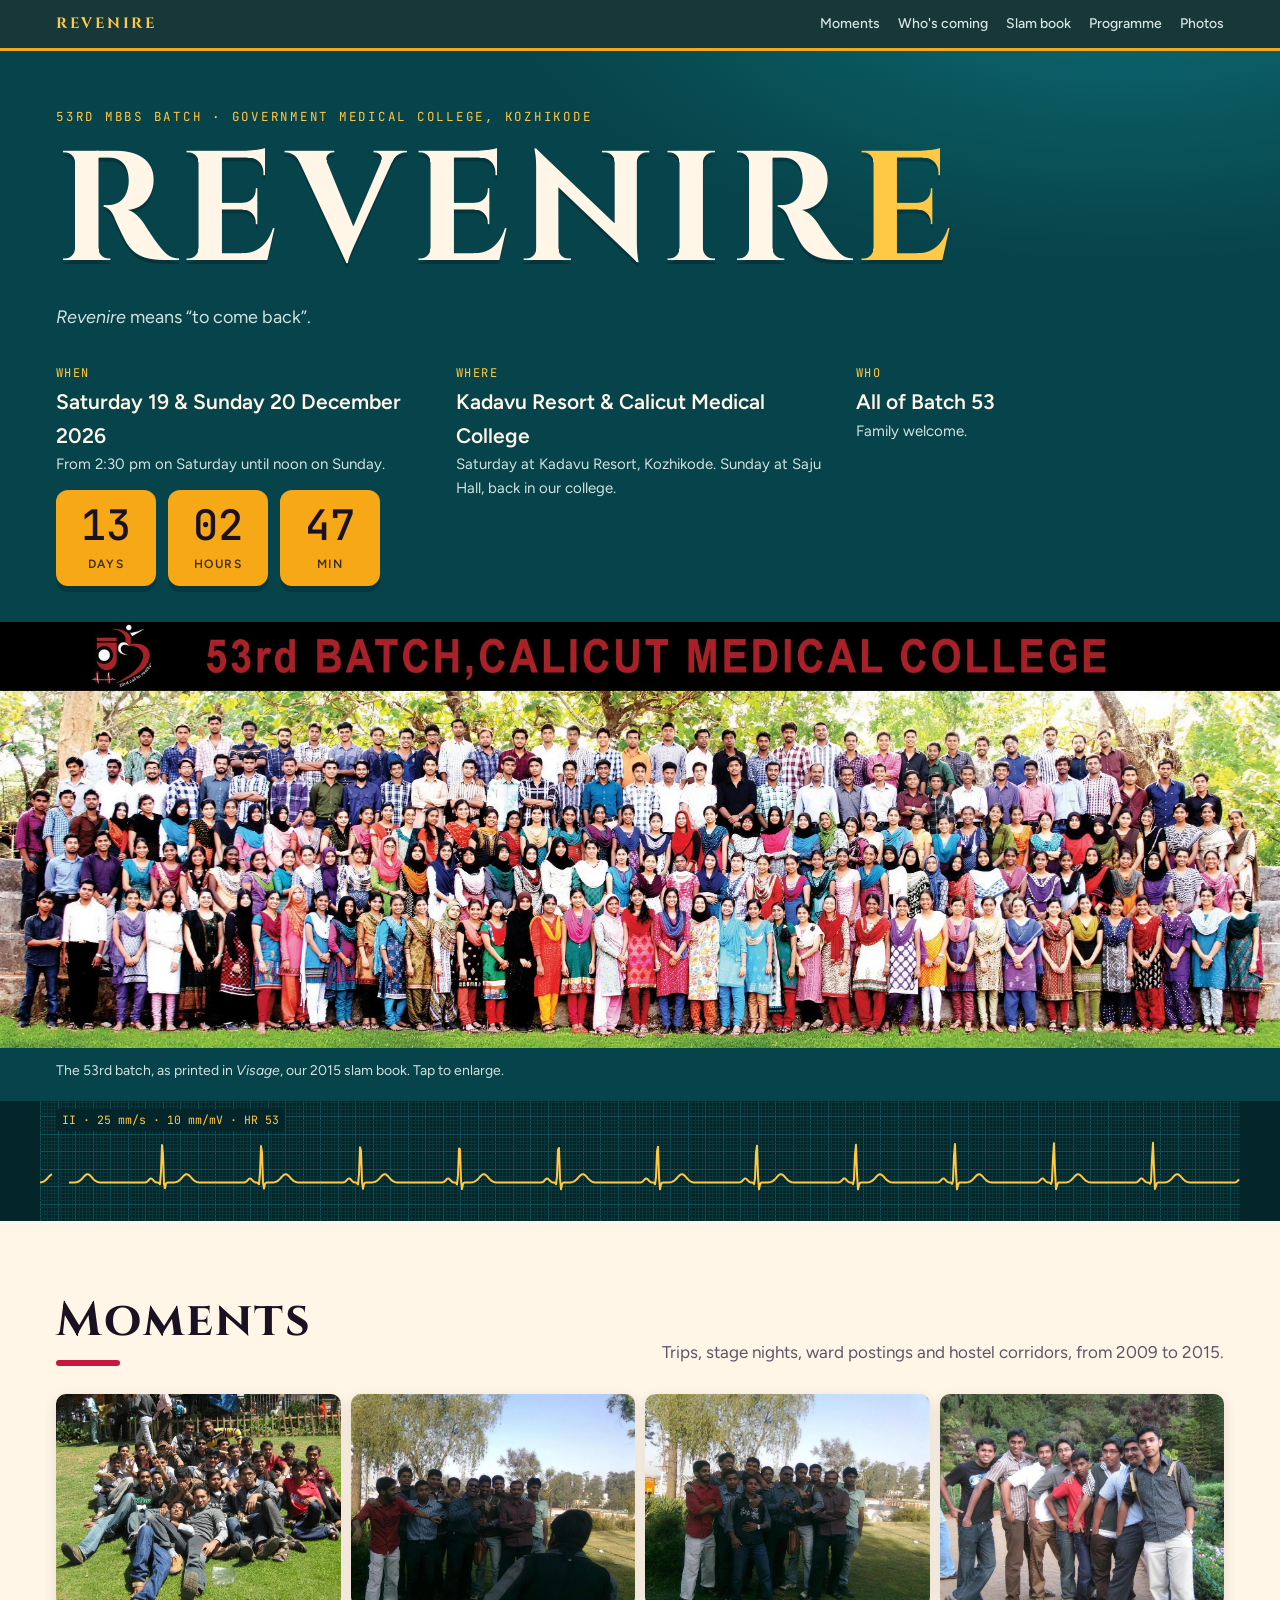
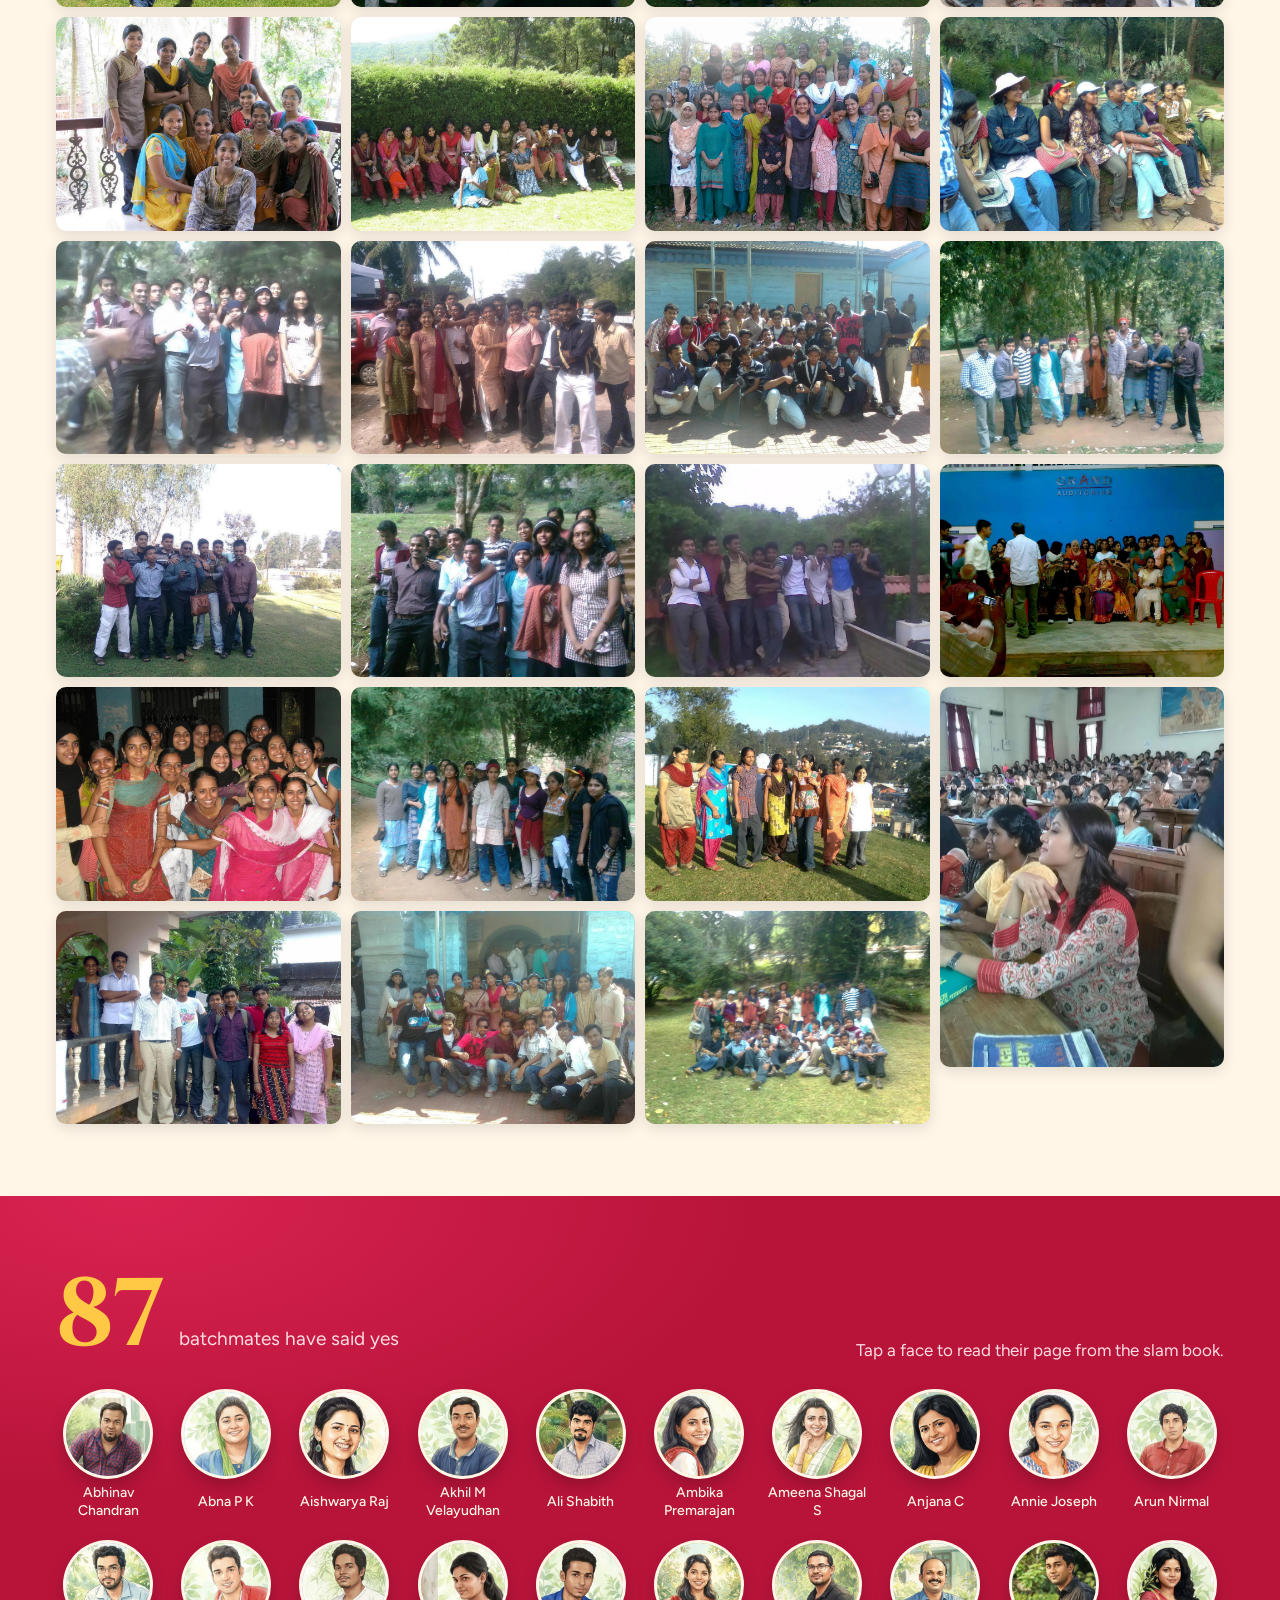
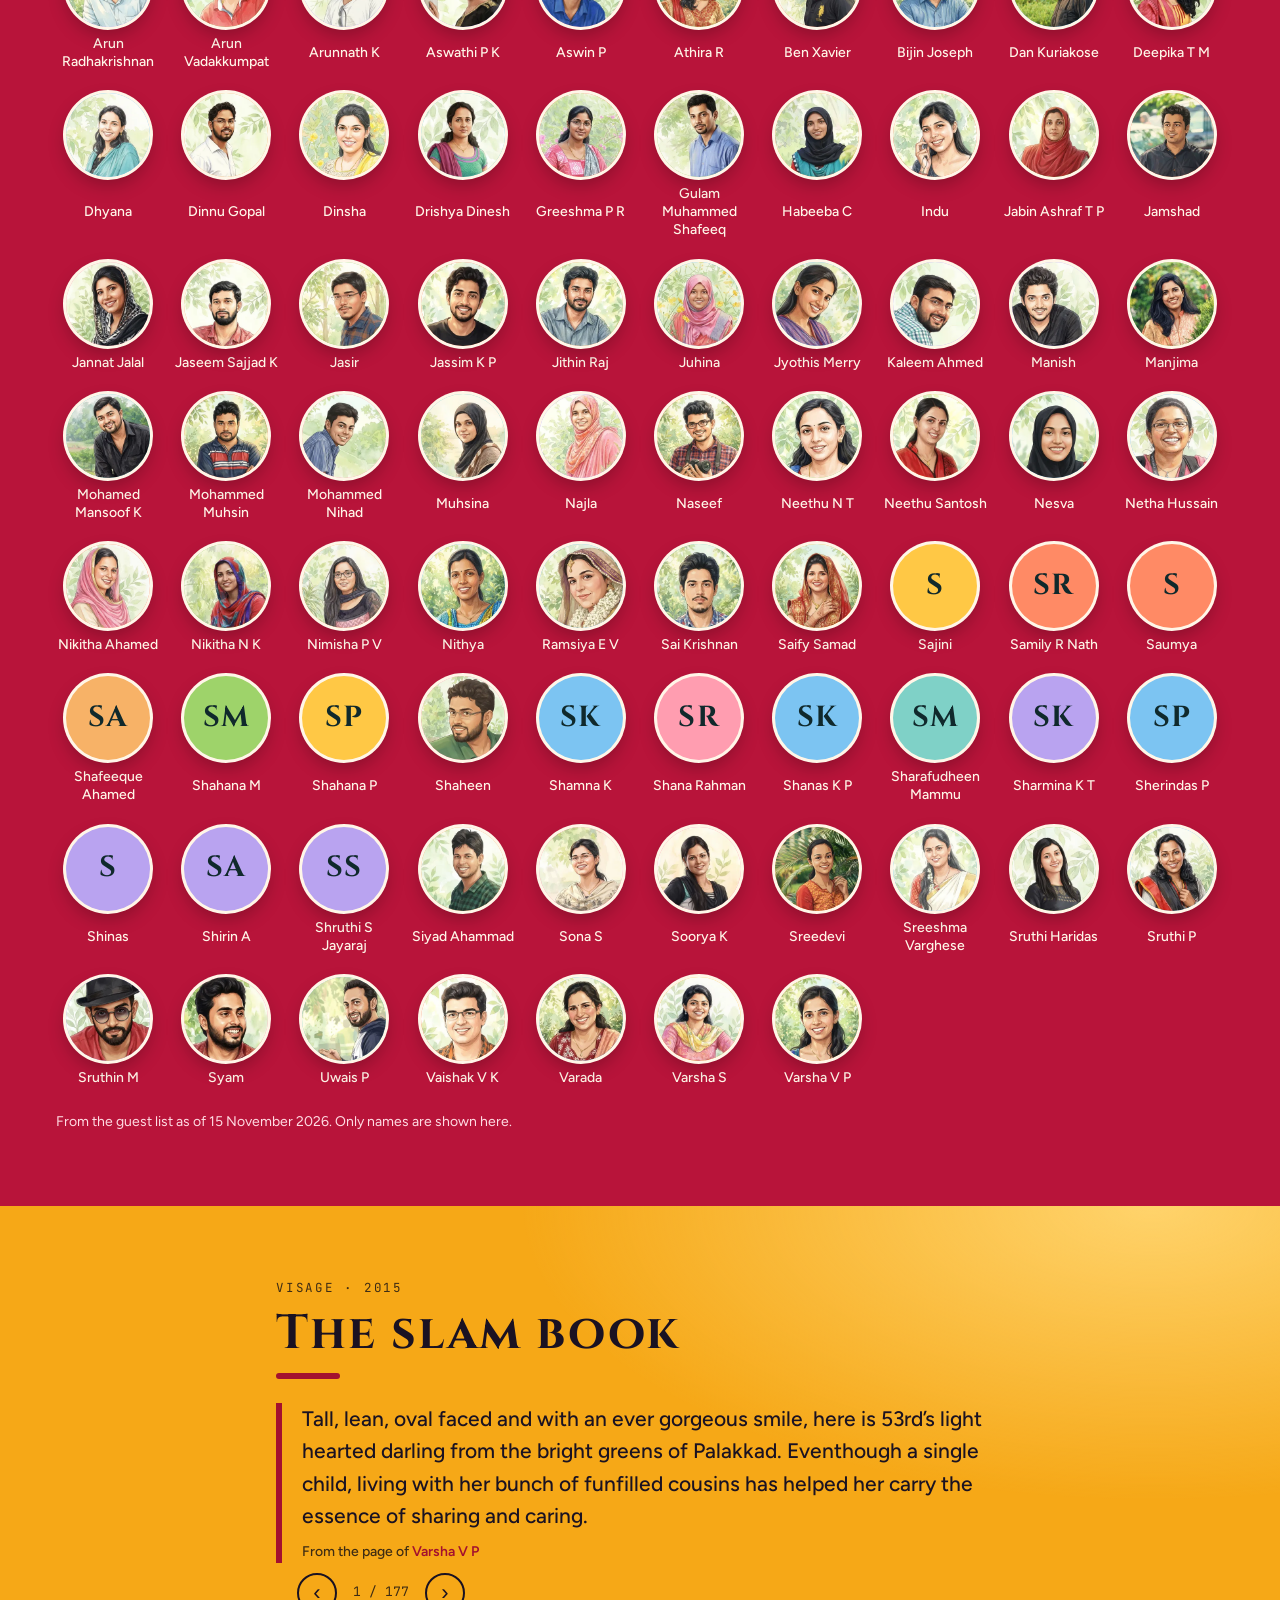
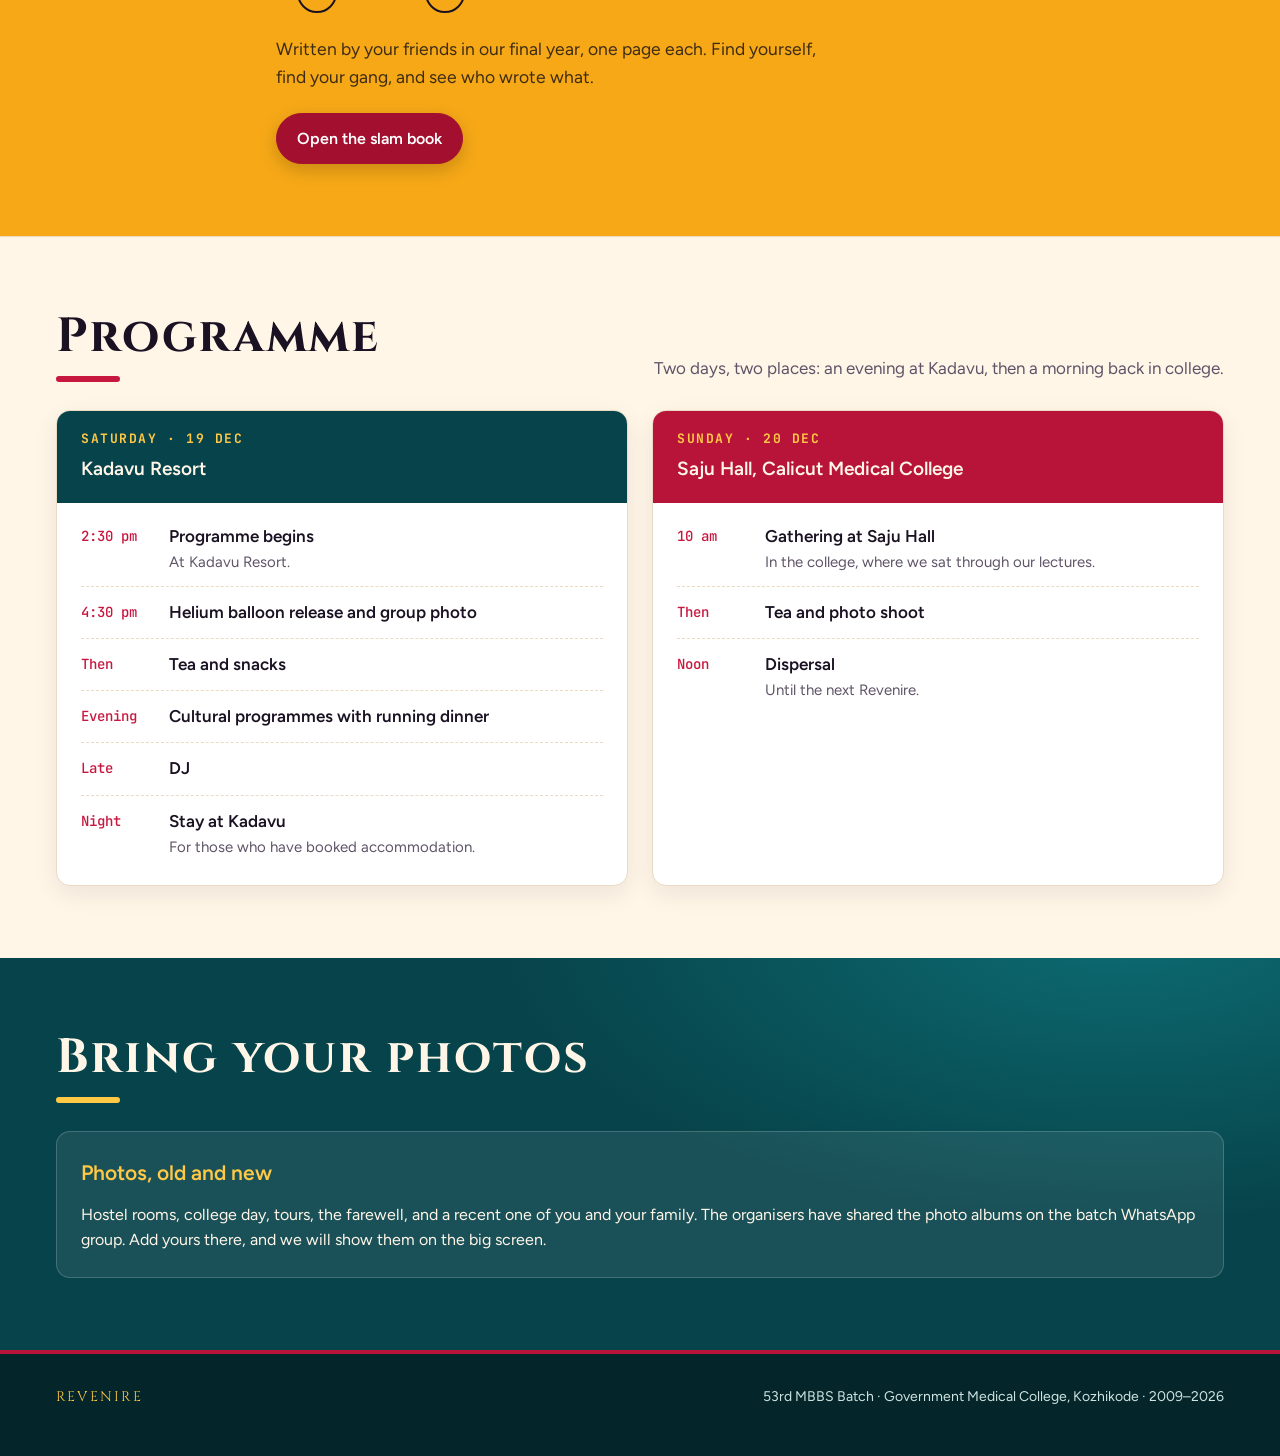
==== commit 19f1c4cd: "Moments: enhanced photos (Higgsfield ByteDance Upscale 2K) All 23 moments photos and the batch photo" ====
--- a/index.html
+++ b/index.html
@@ -125,7 +125,7 @@
   </div>
 
   <figure class="batch">
-    <img id="batch-img" src="gallery/batch.webp" width="2000" height="667" alt="The whole 53rd batch standing in rows on the college grounds, from the Visage slam book">
+    <img id="batch-img" src="gallery/batch.webp" width="4000" height="1337" alt="The whole 53rd batch standing in rows on the college grounds, from the Visage slam book">
     <figcaption class="wrap">The 53rd batch, as printed in <em>Visage</em>, our 2015 slam book. Tap to enlarge.</figcaption>
   </figure>
   </div>
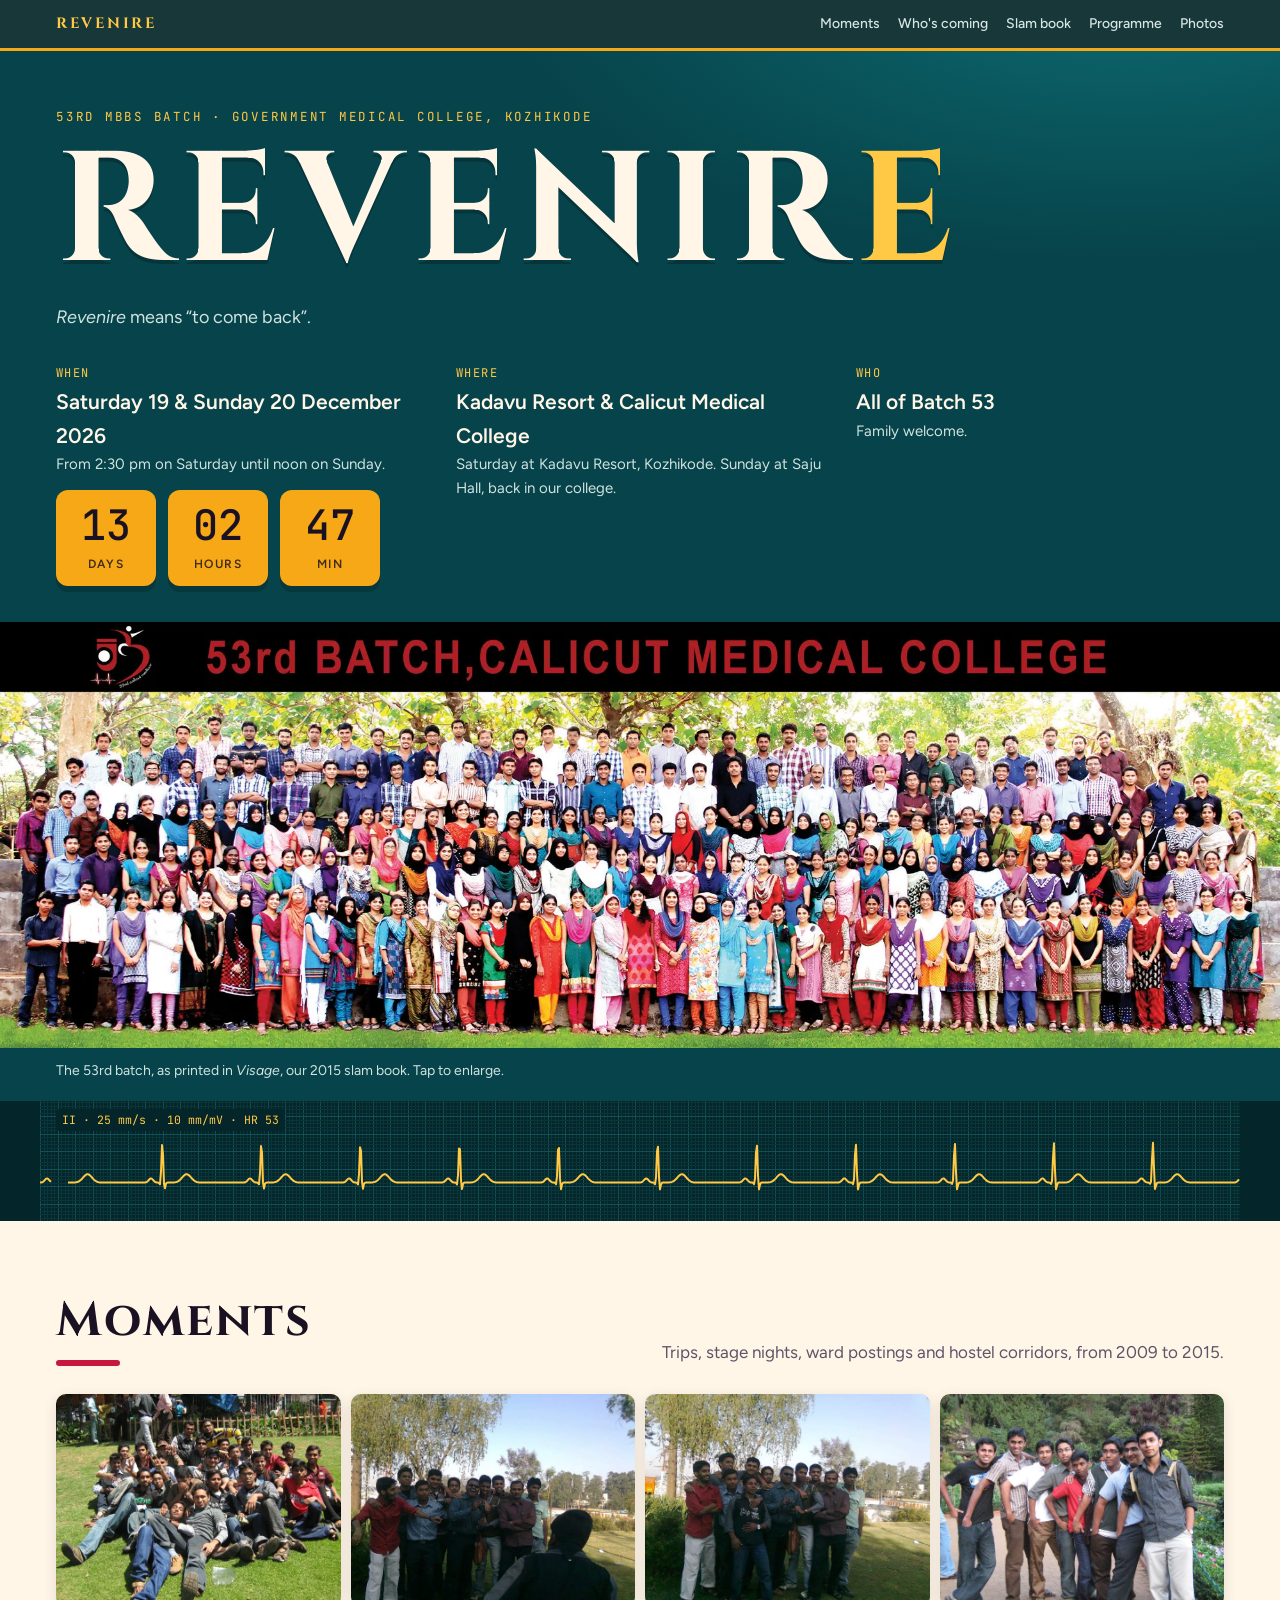
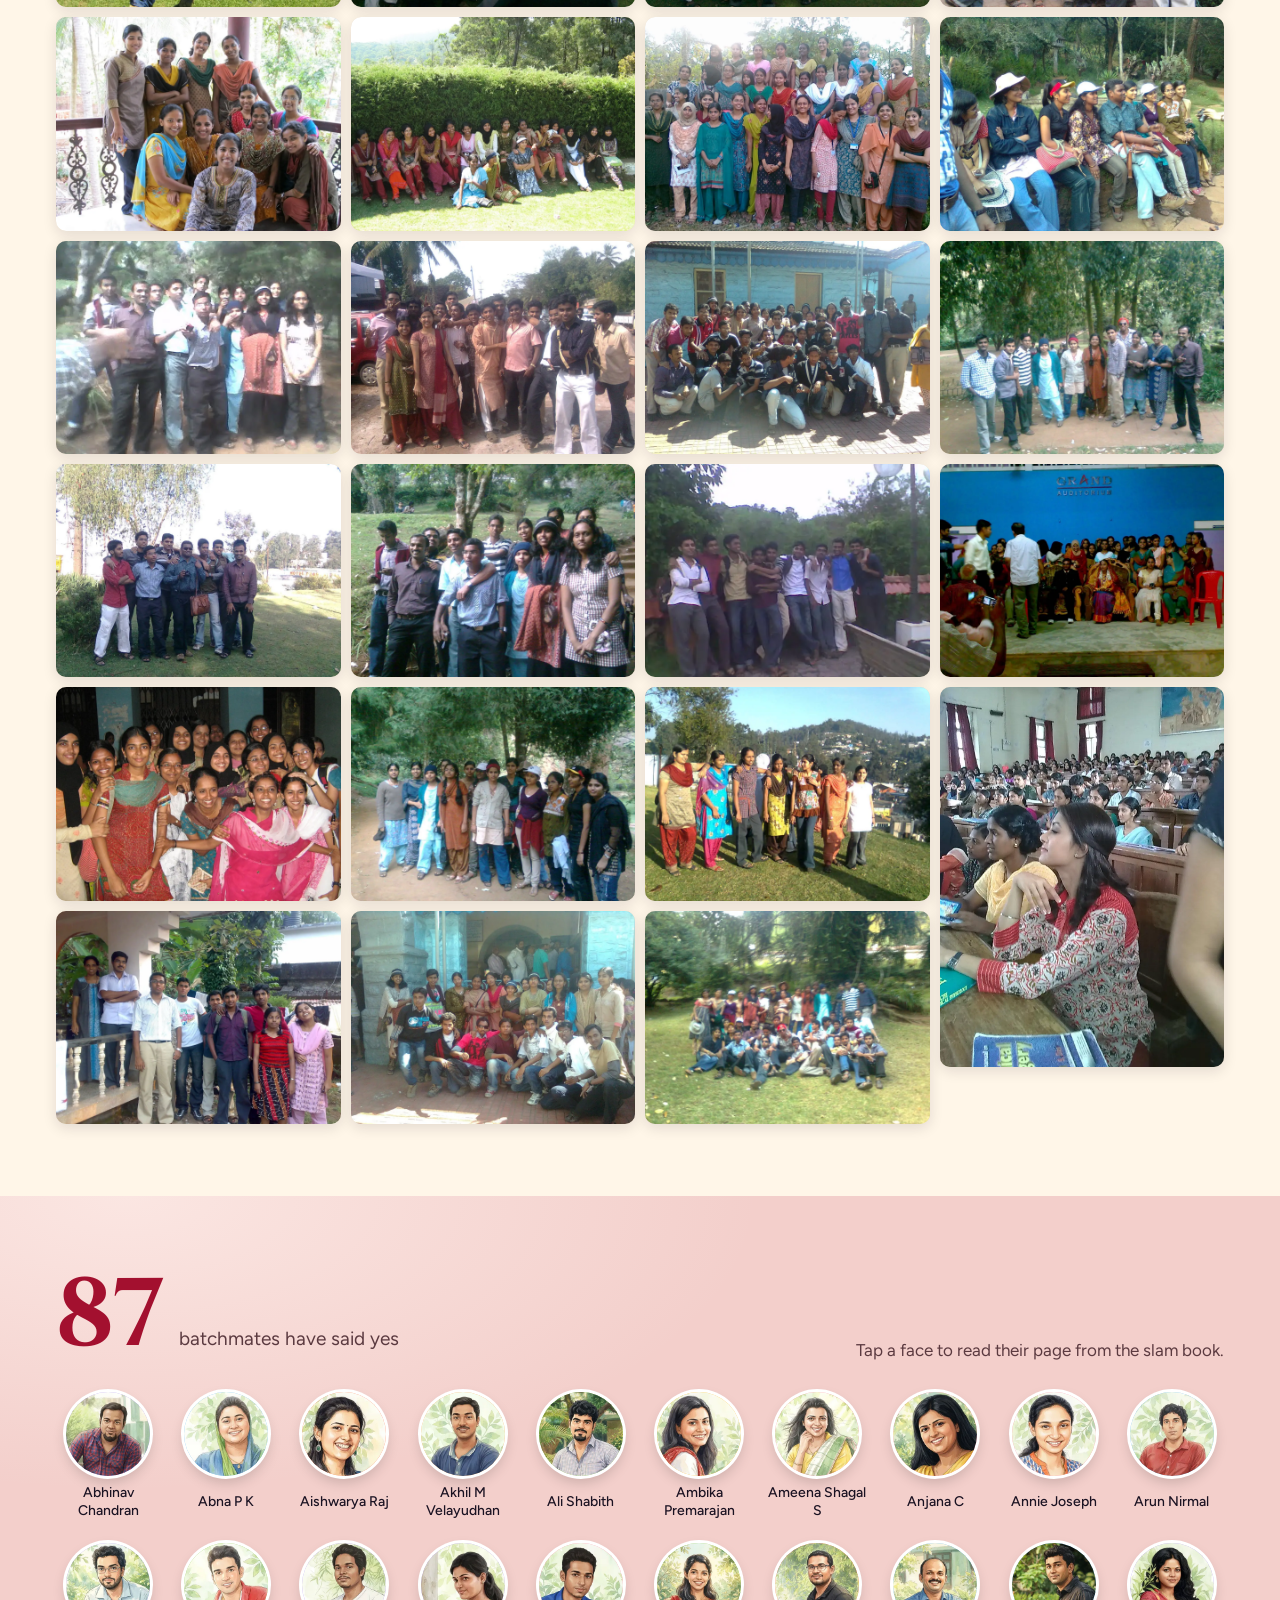
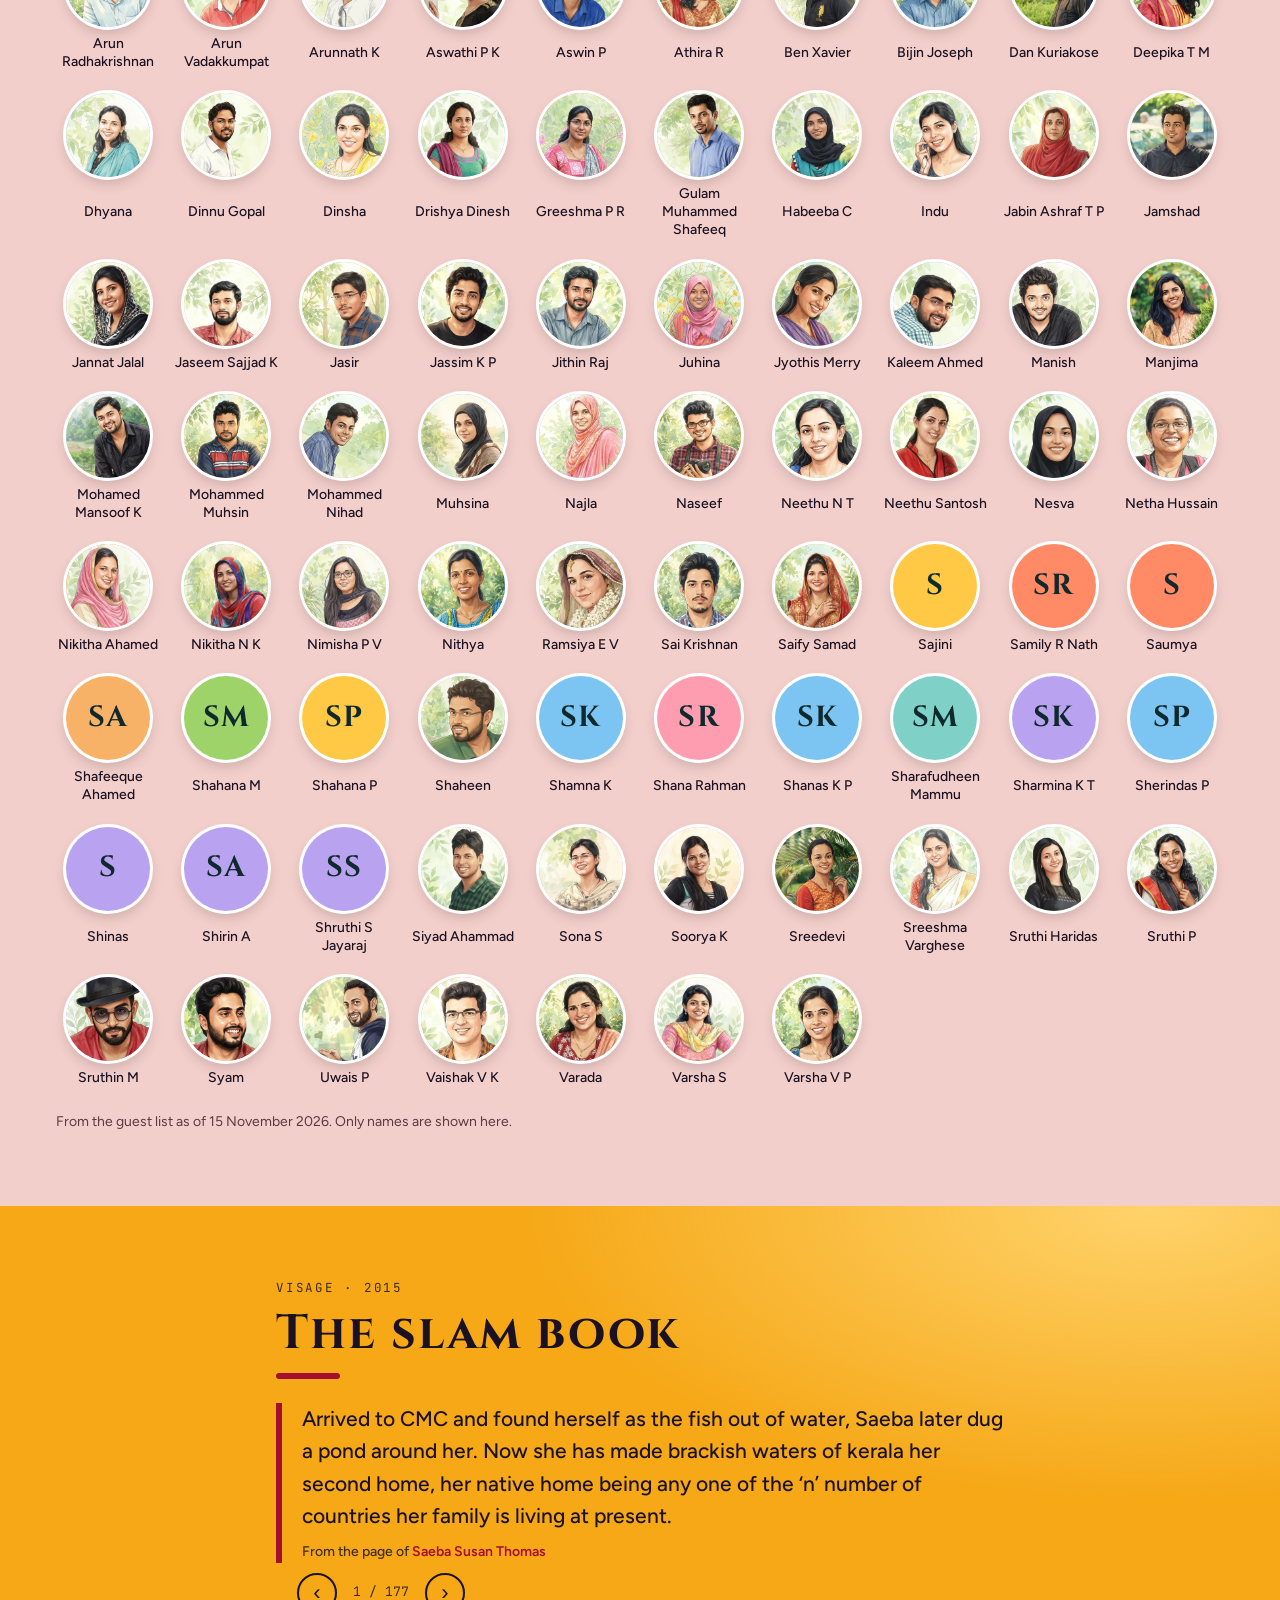
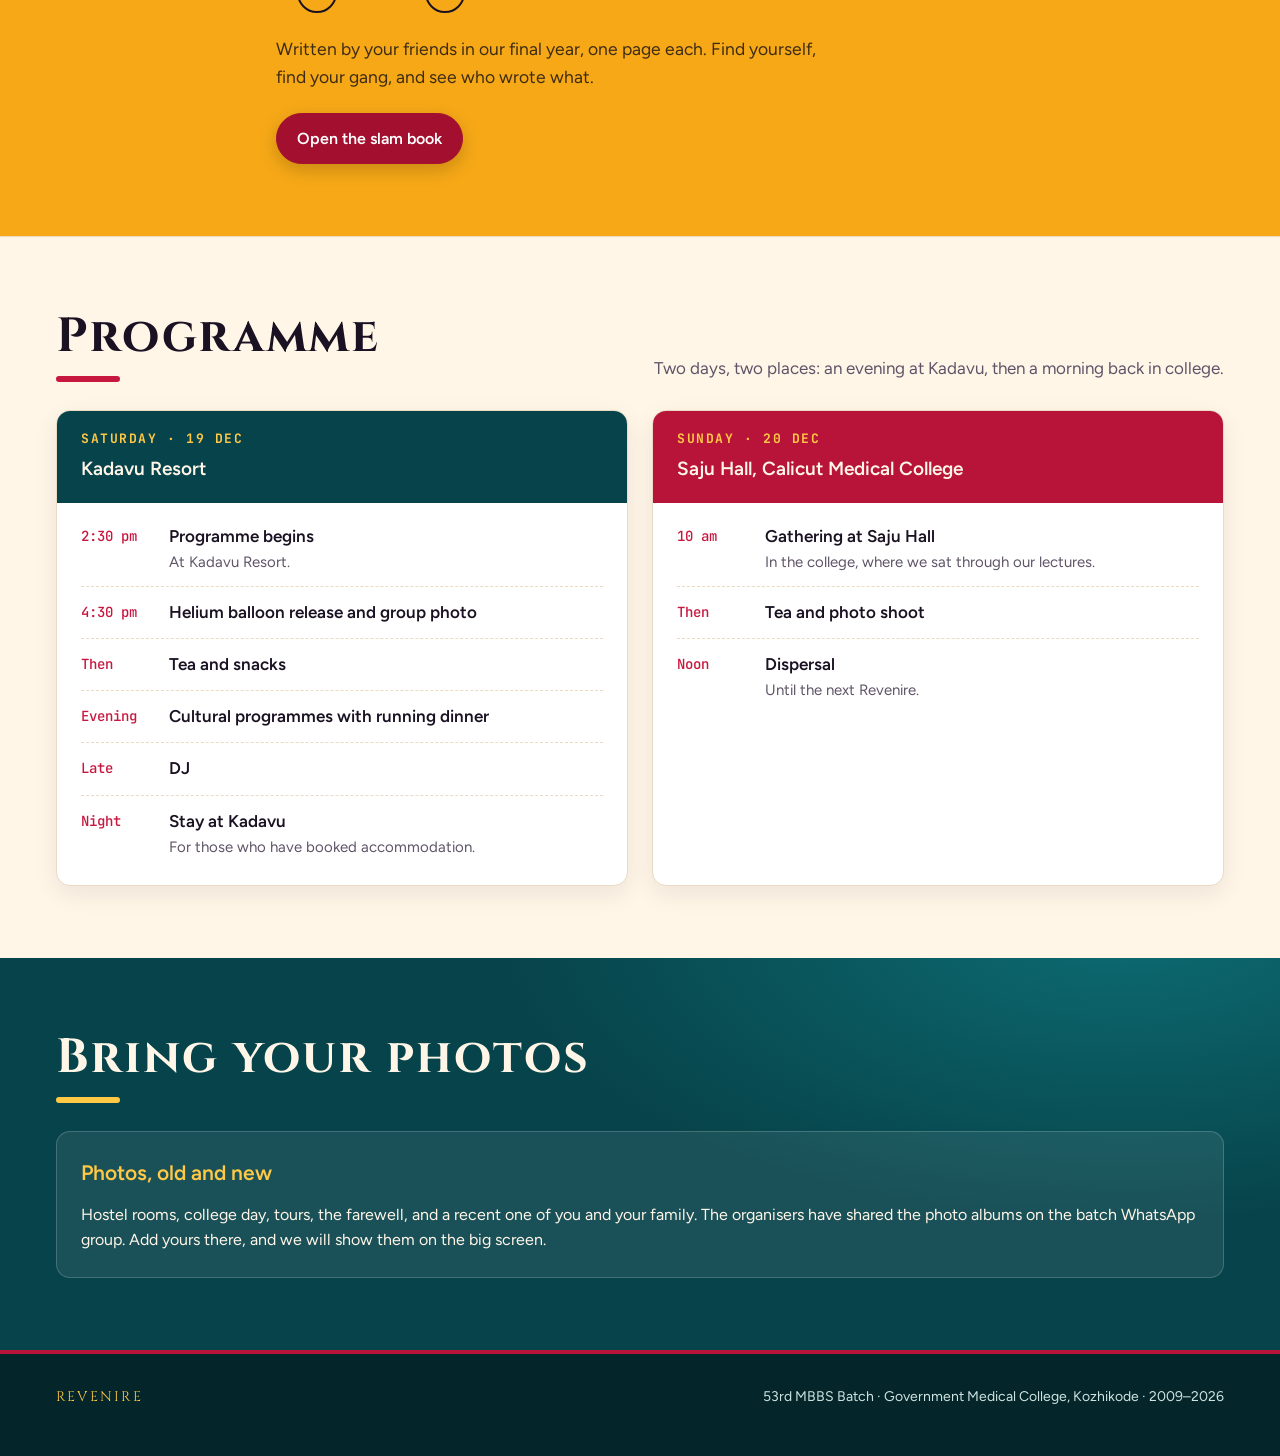
==== commit 9f4430c8: "Softer rose for the Who's coming section" ====
--- a/index.html
+++ b/index.html
@@ -44,7 +44,7 @@
 .count span{font-size:19px;color:var(--muted)}
 .faces{display:grid;grid-template-columns:repeat(auto-fill,minmax(104px,1fr));gap:22px 14px;margin-top:28px}
 .face{display:grid;justify-items:center;gap:8px;text-align:center;text-decoration:none;color:var(--ink);min-width:0}
-.face .av{width:84px;box-shadow:0 0 0 3px var(--cream),0 8px 18px #00000040;transition:transform .2s ease}
+.face .av{width:84px;box-shadow:0 0 0 3px #FFFFFF,0 6px 14px #0000002e;transition:transform .2s ease}
 a.face:hover .av{transform:translateY(-3px) rotate(-2deg)}
 @media (prefers-reduced-motion: reduce){.face .av{transition:none}a.face:hover .av{transform:none}}
 .face span{font-size:14px;line-height:1.3;overflow-wrap:anywhere;font-weight:500}
@@ -125,7 +125,7 @@
   </div>
 
   <figure class="batch">
-    <img id="batch-img" src="gallery/batch.webp" width="4000" height="1337" alt="The whole 53rd batch standing in rows on the college grounds, from the Visage slam book">
+    <img id="batch-img" src="gallery/batch.webp" width="2000" height="667" alt="The whole 53rd batch standing in rows on the college grounds, from the Visage slam book">
     <figcaption class="wrap">The 53rd batch, as printed in <em>Visage</em>, our 2015 slam book. Tap to enlarge.</figcaption>
   </figure>
   </div>
--- a/style.css
+++ b/style.css
@@ -23,8 +23,12 @@
 .band{background:var(--band-bg);color:var(--ink)}
 .band-teal{--band-bg:radial-gradient(900px 420px at 88% -8%, var(--teal-2) 0, transparent 70%), var(--teal);
   --ink:#FFF6E8; --muted:#CFE3E0; --line:#FFFFFF2E; --surface:#FFFFFF14; --trace:var(--gold-2); --on-trace:#1A1222; --trace-soft:#FFC8452A}
-.band-crimson{--band-bg:radial-gradient(900px 420px at 10% 0%, #D92352 0, transparent 70%), var(--crimson);
-  --ink:#FFF6E8; --muted:#FFDCE3; --line:#FFFFFF33; --surface:#FFFFFF1A; --trace:var(--gold-2); --on-trace:#1A1222; --trace-soft:#FFC8452A}
+.band-crimson{--band-bg:radial-gradient(900px 420px at 10% 0%, #FBE6E2 0, transparent 70%), #F3CFCB;
+  --ink:#1A1222; --muted:#5B3A40; --line:#1A12221F; --surface:#FFF4F2; --trace:#A3102F; --on-trace:#FFFFFF; --trace-soft:#A3102F1A}
+@media (prefers-color-scheme: dark){:root:not([data-theme="light"]) .band-crimson{--band-bg:radial-gradient(900px 420px at 10% 0%, #5E3340 0, transparent 70%), #47252F;
+  --ink:#F7E9E6; --muted:#E2C4C6; --line:#FFFFFF24; --surface:#FFFFFF12; --trace:#FF9AAE; --on-trace:#1A1222}}
+:root[data-theme="dark"] .band-crimson{--band-bg:radial-gradient(900px 420px at 10% 0%, #5E3340 0, transparent 70%), #47252F;
+  --ink:#F7E9E6; --muted:#E2C4C6; --line:#FFFFFF24; --surface:#FFFFFF12; --trace:#FF9AAE; --on-trace:#1A1222}
 .band-gold{--band-bg:radial-gradient(900px 420px at 90% 0%, #FFD36B 0, transparent 70%), var(--gold);
   --ink:#1A1222; --muted:#3E2C14; --line:#1A122233; --surface:#FFF4DA; --trace:#A3102F; --on-trace:#FFFFFF; --trace-soft:#A3102F1F}
 section.band.block{border-top:0}
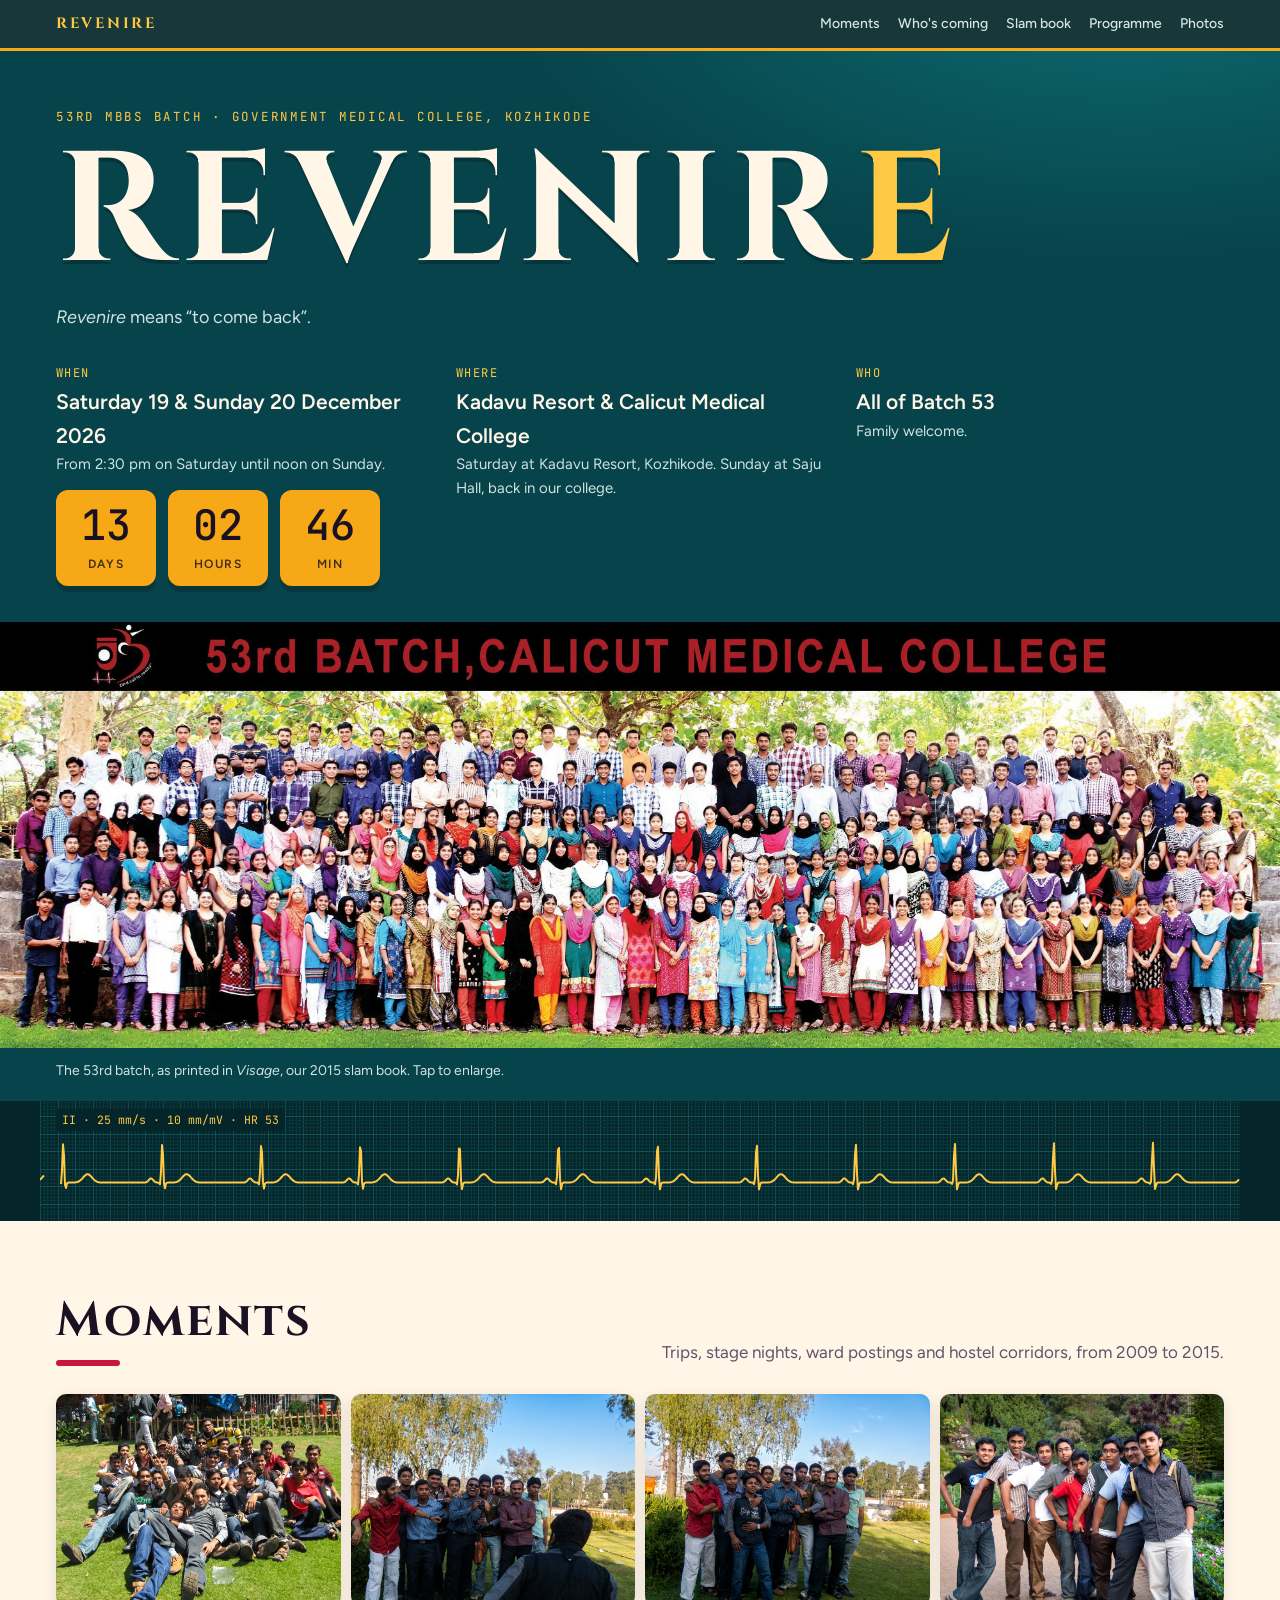
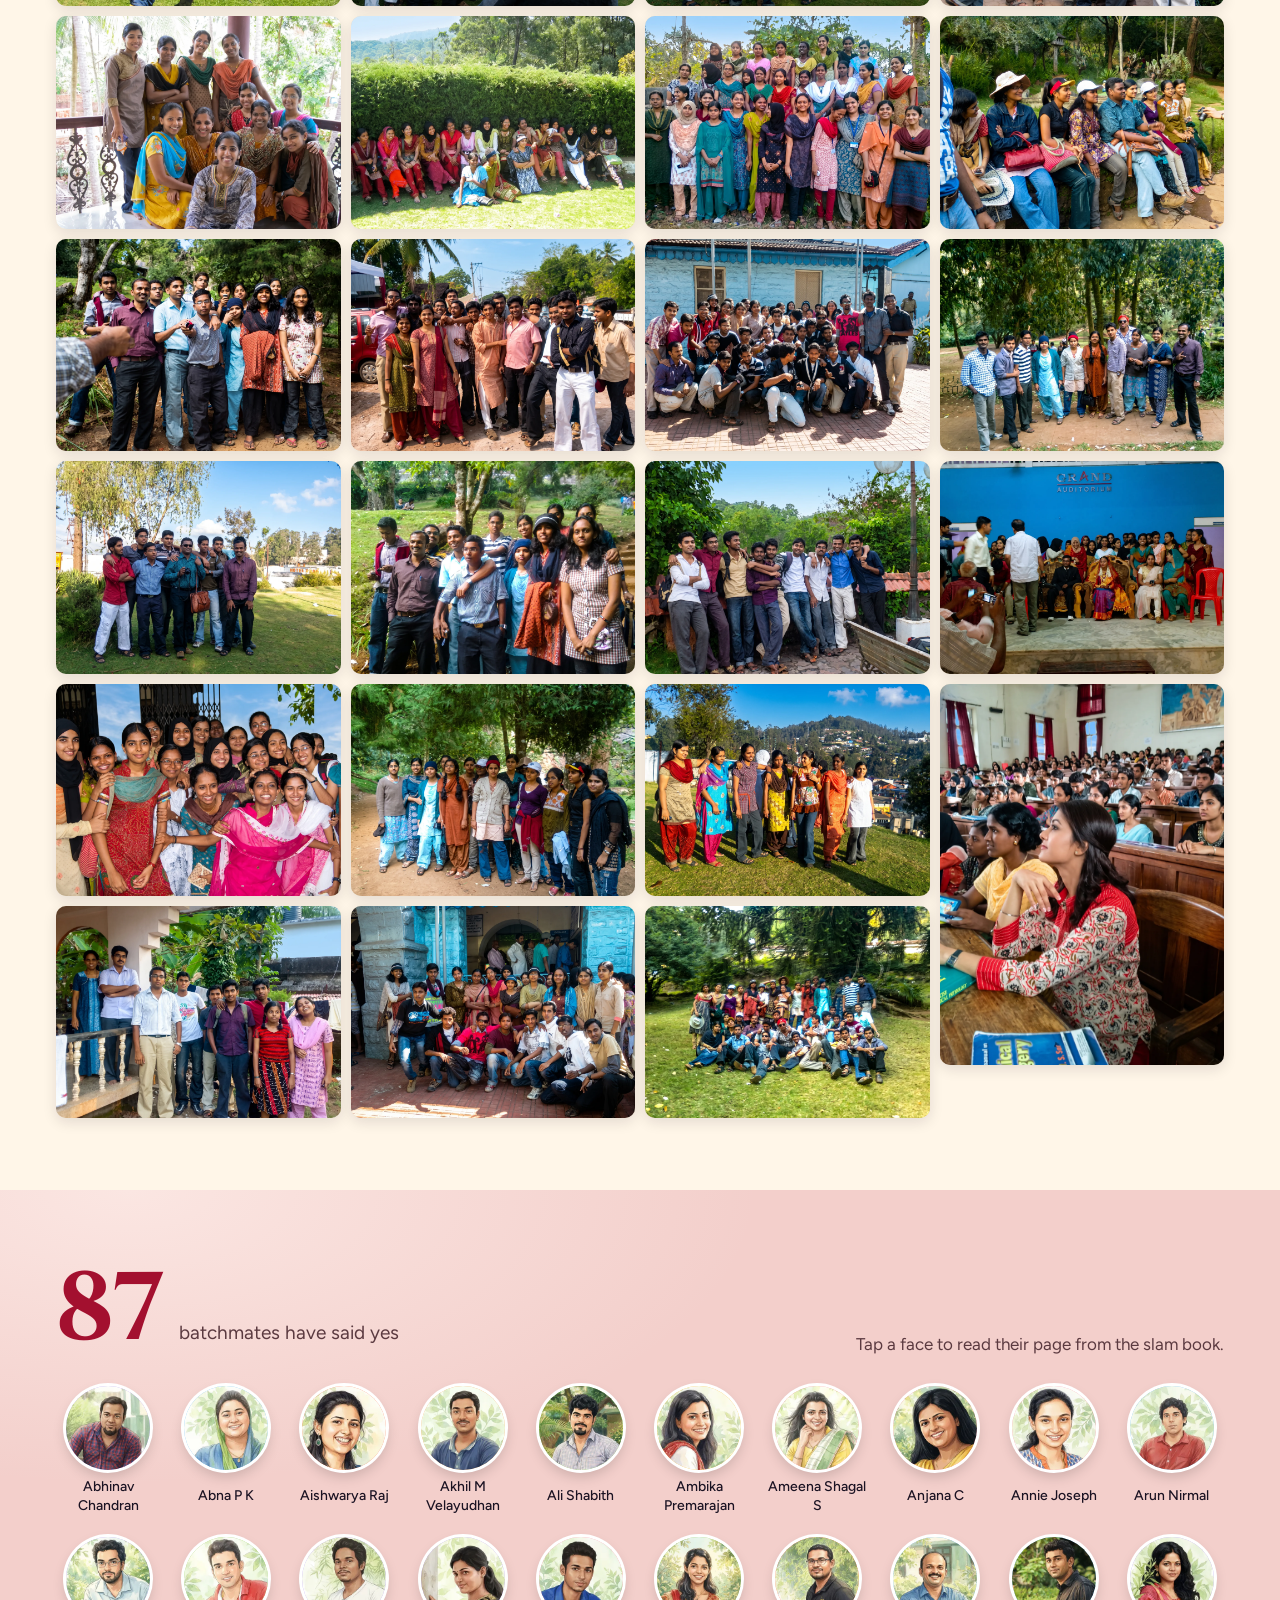
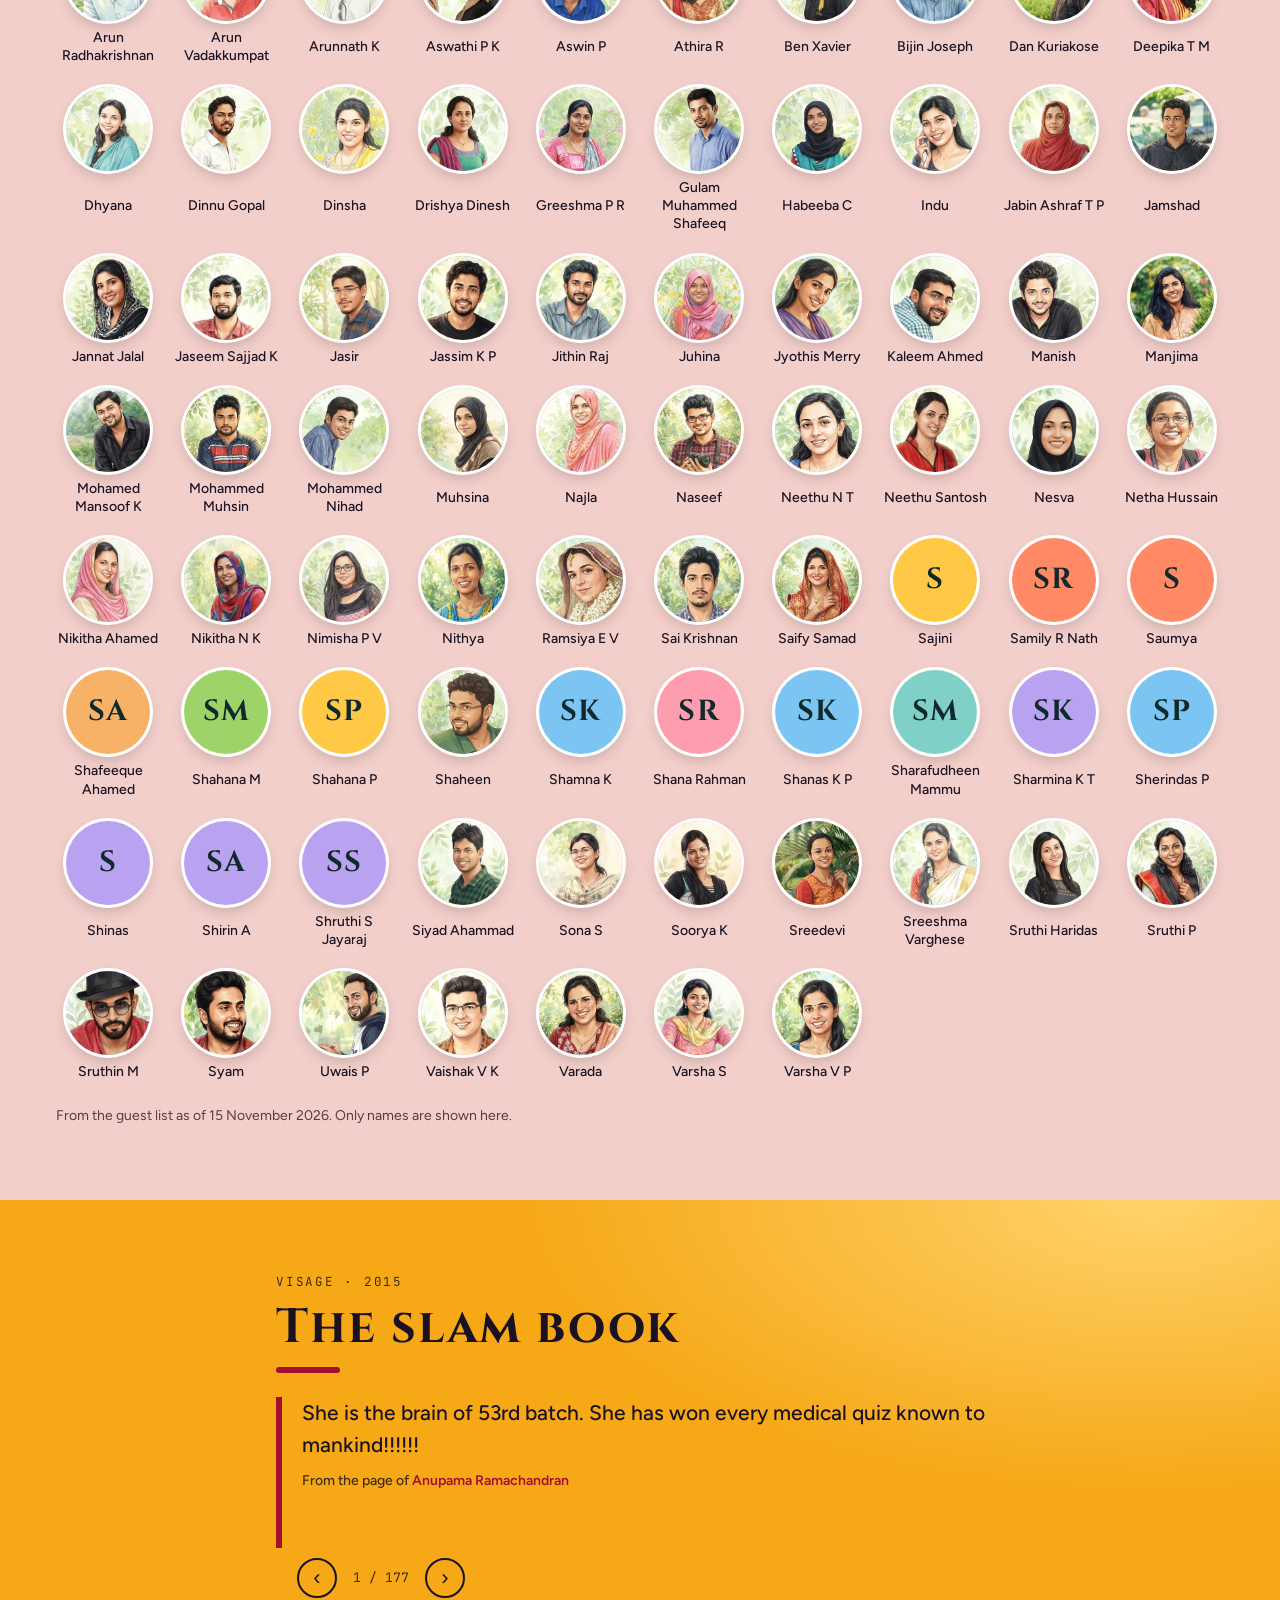
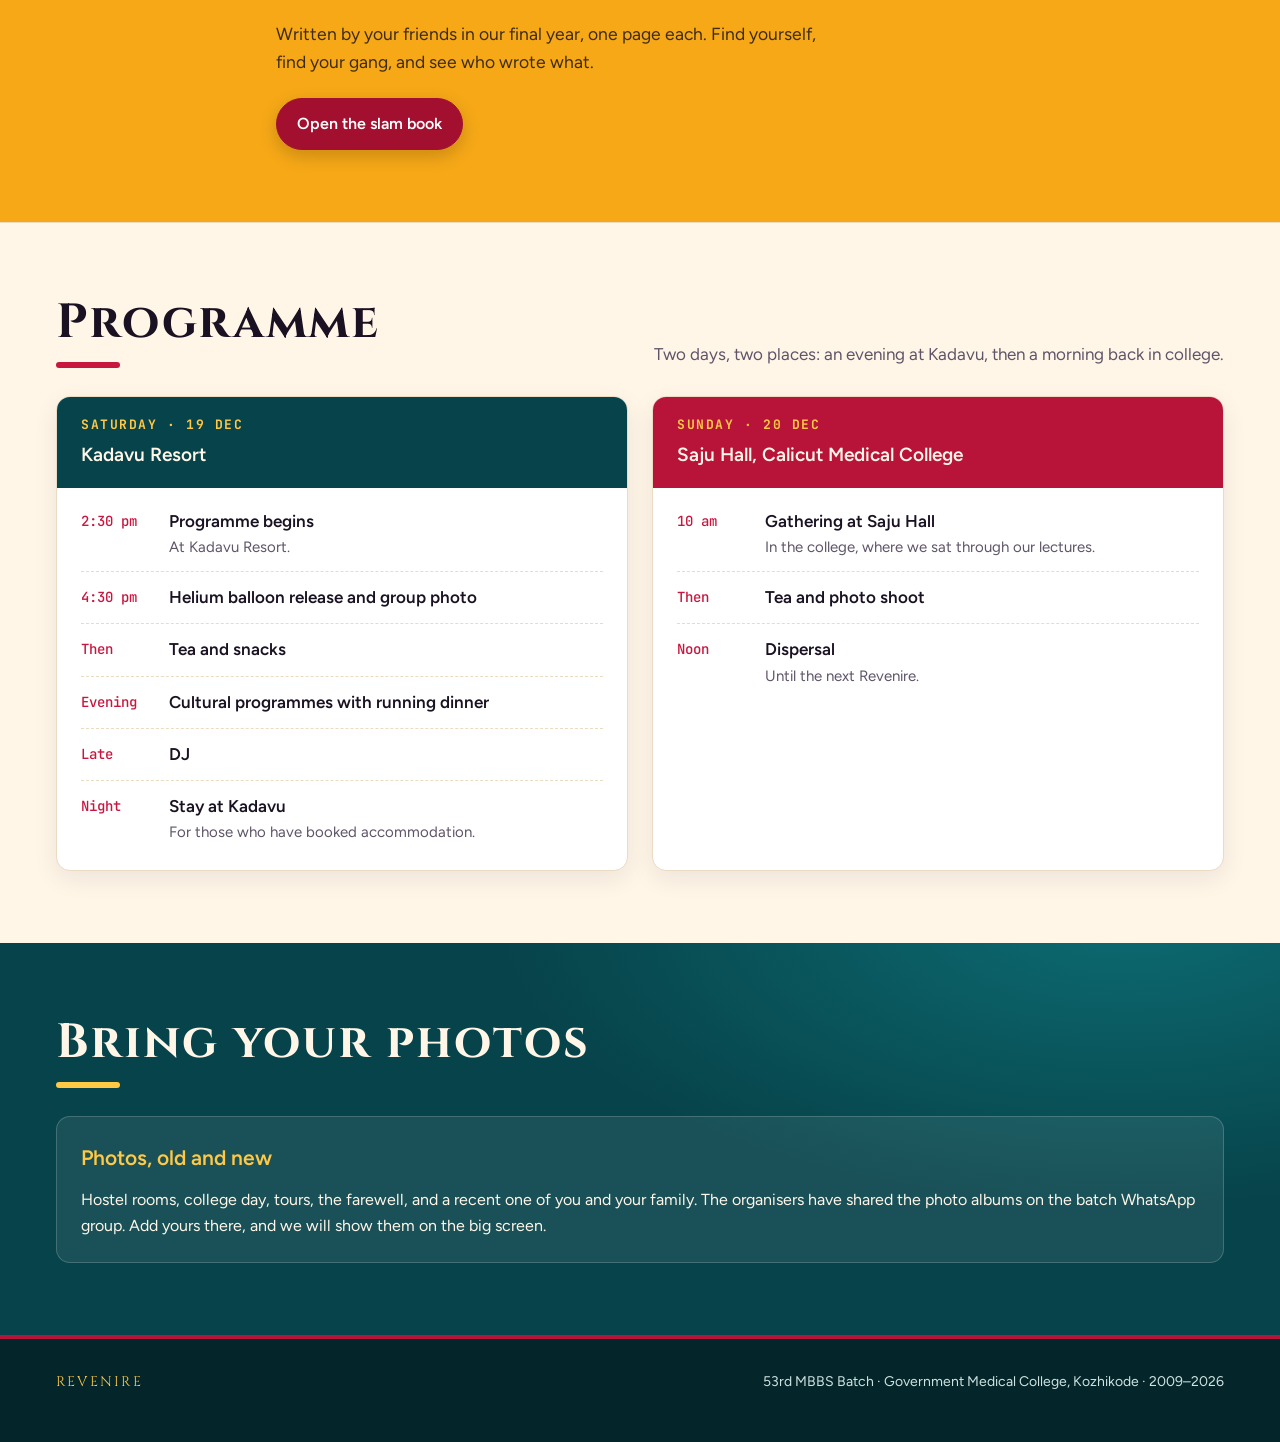
==== commit 19441754: "Moments: vivid restored photos (Higgsfield Nano Banana Pro), user-approved 23 moments photos replace" ====
--- a/index.html
+++ b/index.html
@@ -125,7 +125,7 @@
   </div>
 
   <figure class="batch">
-    <img id="batch-img" src="gallery/batch.webp" width="2000" height="667" alt="The whole 53rd batch standing in rows on the college grounds, from the Visage slam book">
+    <img id="batch-img" src="gallery/batch.webp" width="4000" height="1337" alt="The whole 53rd batch standing in rows on the college grounds, from the Visage slam book">
     <figcaption class="wrap">The 53rd batch, as printed in <em>Visage</em>, our 2015 slam book. Tap to enlarge.</figcaption>
   </figure>
   </div>
